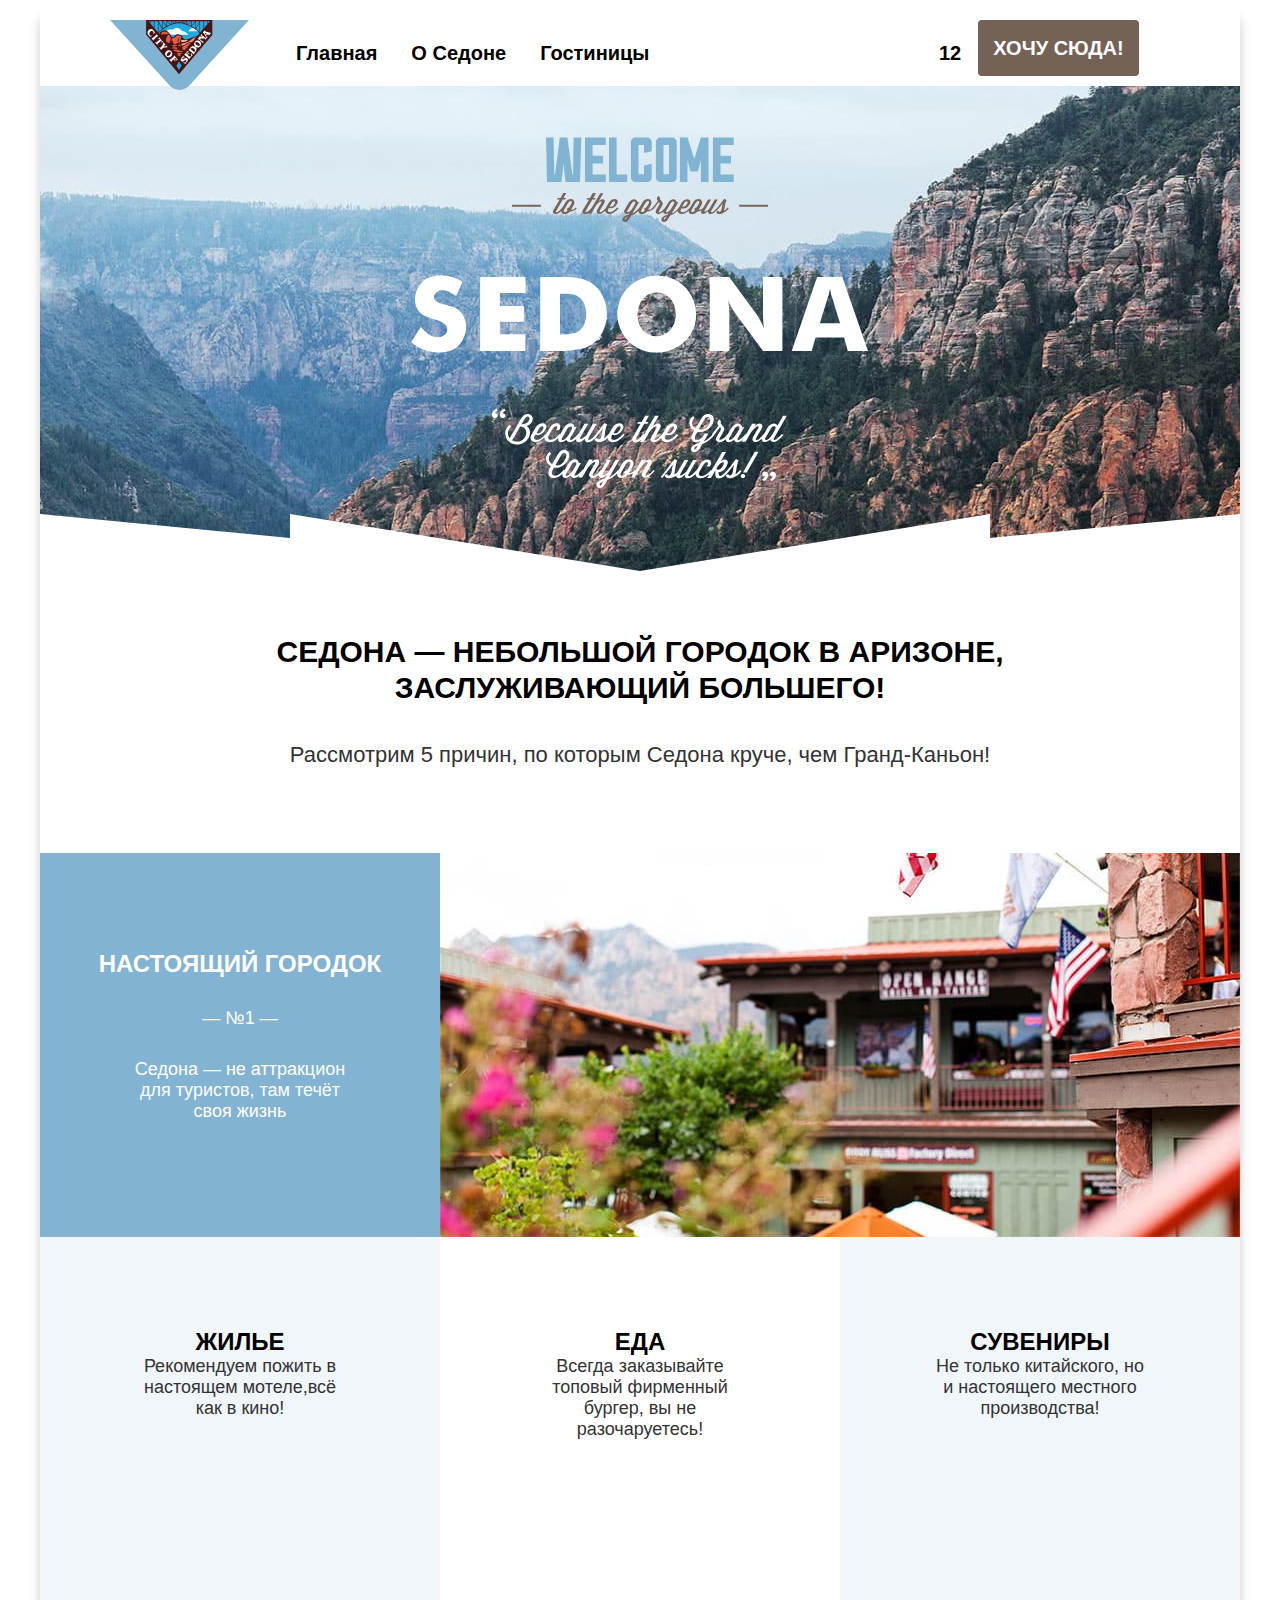
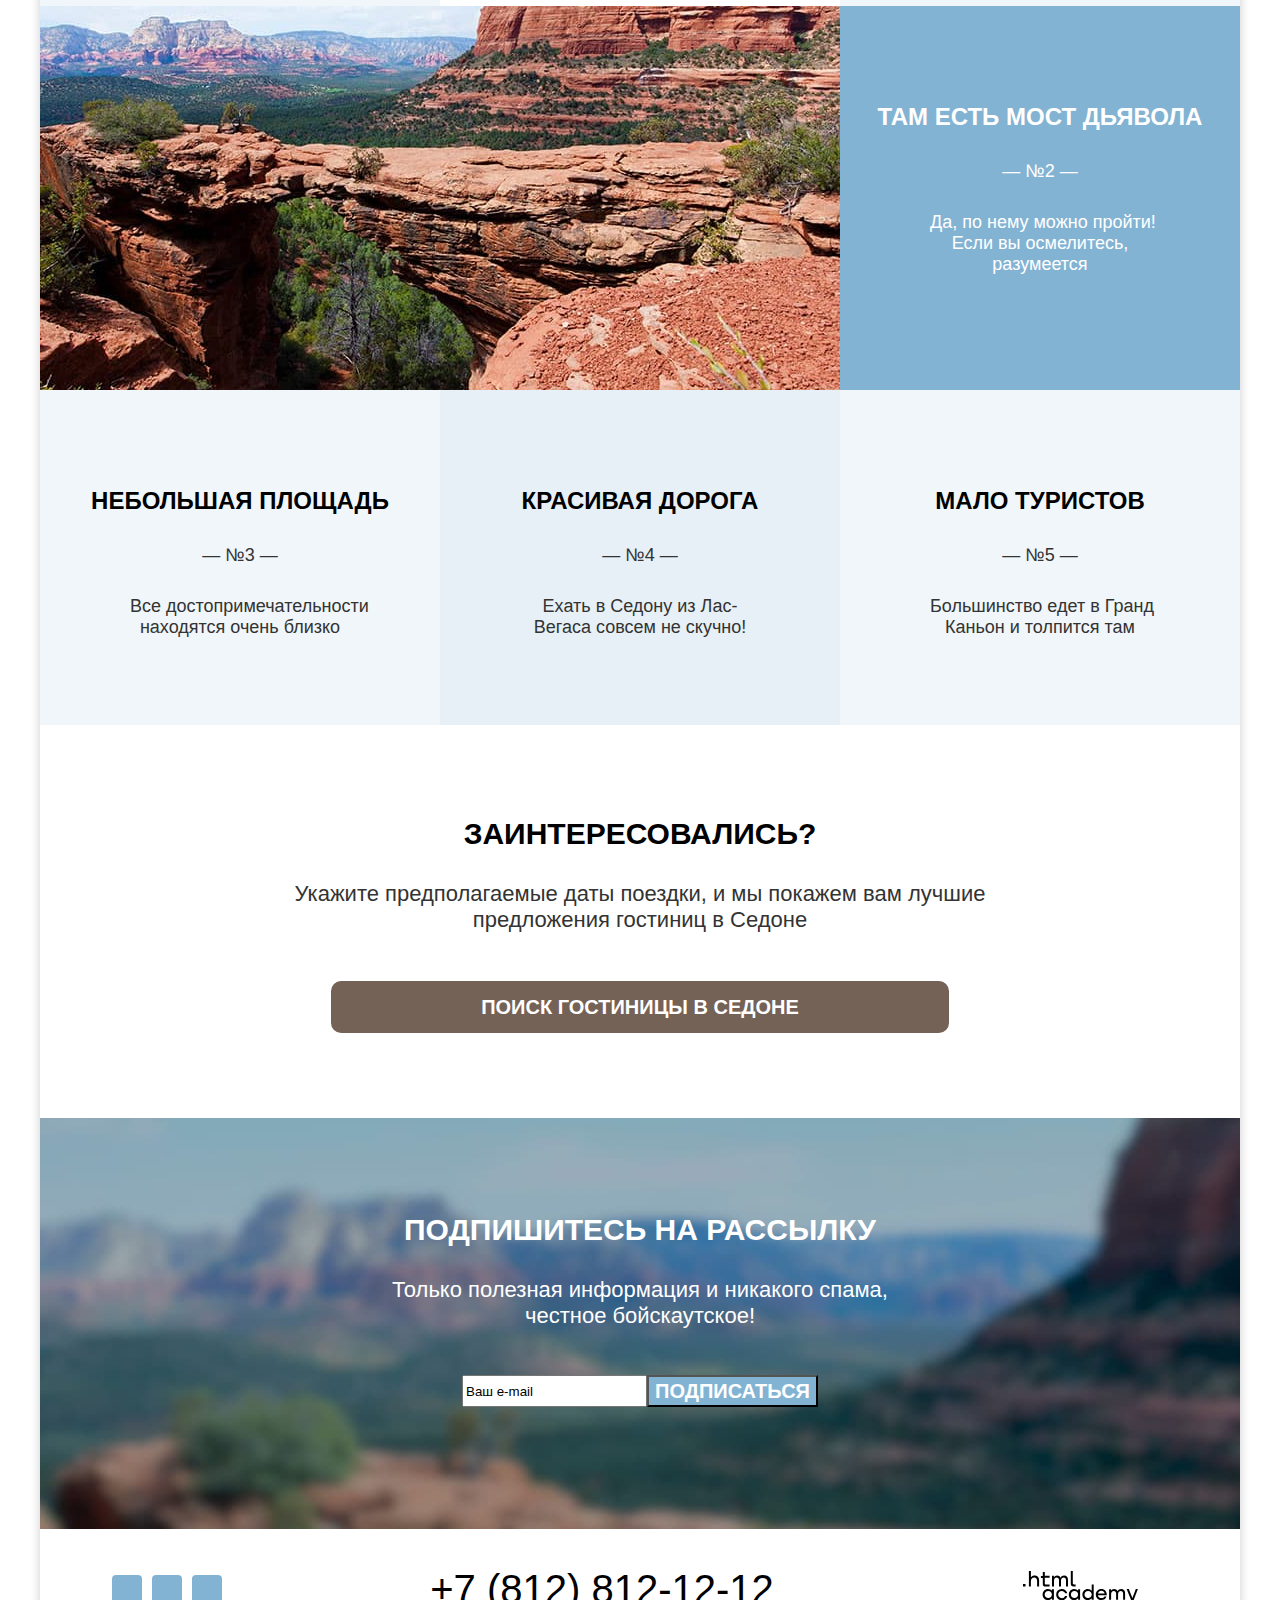
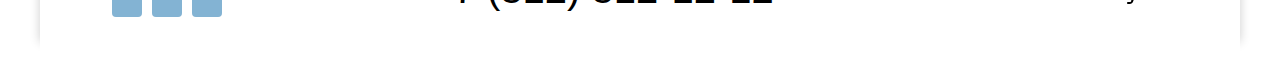
==== index.html @ 6c921ab3 "Merge pull request #6 from olesya-syrtina/master" ====
<!DOCTYPE html>
<html lang="ru">
  <head>
    <meta charset="utf-8">
    <title>Туристический город Седона</title>
    <link rel="stylesheet" href="styles/styles.css">
  </head>
  <body>
    <header class="main-header">
      <nav class="navigation">
        <a class="navigation-logo">
          <img class="main-header-logo" src="../images/header/logo.svg" width="139" height="70" alt="Логотип сайта города Седоны.">
        </a>
        <ul class="navigation-list">
          <li class="navigation-item">
            <a class="navigation-link active">Главная</a>
          </li>
          <li class="navigation-item">
            <a class="navigation-link" href="#">О Седоне</a>
          </li>
          <li class="navigation-item">
            <a class="navigation-link" href="catalog.html">Гостиницы</a>
          </li>
        </ul>
        <ul class="navigation-list navigation-user">
          <li class="navigation-item">
            <a class="navigation-link" href="#" >
              <span class="visually-hidden">
              Поиск
              </span>
            </a>
          </li>
          <li class="navigation-item">
            <a class="navigation-link" href="#">
              <span class="visually-hidden">
              Избранное
              </span>
              <span class="favorite-number">12</span>
            </a>
          </li>
          <li class="navigation-item">
            <a class="button navigation-link" href="#search">Хочу сюда!</a>
          </li>
        </ul>
      </nav>
    </header>
    <main class=" main-index main-container">
      <div class="page-container">
        <section class="promo">
          <h1 class="visually-hidden">Добро пожаловать в великолепный город Седона.</h1>
          <img class="welcome" src="../images/welcome.svg" width="458" height="352" alt="Добро пожаловать в великолепный город Седона.">
          <svg width="1200" height="57" fill="none" xmlns="http://www.w3.org/2000/svg"><path d="M0 57V0l250 24V0l350 57L950 0v24l250-24v57H0Z" fill="#fff"/></svg>
        </section>
        <section class="slogan">
          <b class="slogan-title">Седона — небольшой городок в Аризоне, заслуживающий&nbsp;большего!  </b>
          <p class="slogan-subtitle">Рассмотрим 5 причин, по которым Седона круче, чем Гранд-Каньон!</p>
        </section>
        <section class="advantages">
          <h2 class="visually-hidden">Преимущества</h2>
          <ul class="advantages-list">
            <li class="advantages-item-wrapper">
              <div class="advantages-item advantages-item-white">
                <h3 class="advantages-title">Настоящий городок</h3>
                <p class="advantages-number">&#8212; &#8470;1 &#8212;</p>
                <p class="advantages-description">
                Седона — не аттракцион для туристов, там течёт своя жизнь
                </p>
              </div>
              <img class="town" src="../images/advantages/town.jpg" width="800" height="384" alt="Улицы Седоны.">
              <ul class="advantages-subitems">
                <li class="advantages-subitem">
                  <b class="advantages-title house">Жилье</b>
                  <p class="advantages-description">
                  Рекомендуем пожить в настоящем мотеле,всё как в кино!
                  </p>
                </li>
                <li class="advantages-subitem">
                  <b class="advantages-title meal">Еда</b>
                  <p class="advantages-description">
                  Всегда заказывайте топовый фирменный бургер, вы не разочаруетесь!
                  </p>
                </li>
                <li class="advantages-subitem">
                  <b class="advantages-title souvenirs">Сувениры</b>
                  <p class="advantages-description">Не только китайского, но и настоящего местного производства!</p>
                </li>
              </ul>
            </li>
            <li class="advantages-item-wrapper">
              <img class="bridge" src="../images/advantages/bridge.jpg" width="800" height="384" alt="Мост дьявола.">
              <div class="advantages-item advantages-item-white">
                <h3 class="advantages-title">Там есть мост дьявола</h3>
                <p class="advantages-number">&#8212; &#8470;2 &#8212;</p>
                <p class="advantages-description">
                Да,&nbsp;по&nbsp;нему&nbsp;можно&nbsp;пройти! Если&nbsp;вы&nbsp;осмелитесь, pазумеется
                </p>
              </div>
            </li>
            <li class="advantages-item-wrapper">
              <div class="advantages-item">
                <h3 class="advantages-title">Небольшая площадь</h3>
                <p class="advantages-number">&#8212; &#8470;3 &#8212;</p>
                <p class="advantages-description">
                Все&nbsp;достопримечательности находятся очень близко
                </p>
              </div>
            </li>
            <li class="advantages-item-wrapper">
              <div class="advantages-item advantages-item-black">
                <h3 class="advantages-title">Красивая дорога</h3>
                <p class="advantages-number">&#8212; &#8470;4 &#8212;</p>
                <p class="advantages-description">
                Ехать в Седону из Лас-Вегаса совсем не скучно!
                </p>
              </div>
            </li>
            <li class="advantages-item-wrapper">
              <div class="advantages-item">
                <h3 class="advantages-title">Мало туристов</h3>
                <p class="advantages-number">&#8212; &#8470;5 &#8212;</p>
                <p class="advantages-description">
                Большинство&nbsp;едет&nbsp;в&nbsp;Гранд Каньон и толпится там
                </p>
              </div>
            </li>
          </ul>
        </section>
        <div class="index-column">
          <section class ="hotel-search">
            <h2 class ="visually-hidden">Поиск гостиницы.</h2>
            <b class="hotel-search-title" id="search">Заинтересовались?</b>
            <p class ="hotel-search-disciption">Укажите предполагаемые даты поездки,&nbsp;и мы покажем вам лучшие предложения гостиниц в Седоне</p>
            <a class="button hotel-search" href="catalog.html">Поиск гостиницы в Седоне</a>
          </section>
          <section class="subscribe">
            <h2 class="subscribe-title">Подпишитесь на рассылку</h2>
            <p class="subscribe-subtitle">Только полезная информация и никакого спама, <br> честное бойскаутское!</p>
            <form class="subscribe-form" action="https://echo.htmlacademy.ru" method="post">
              <label class ="visually-hidden" for="subscribe-email">Ваш e-mail</label>
              <input type="email" name="subscribe-email" id="subscribe-email" value="Ваш e-mail" placeholder="email@example.com" required>
              <button class="subscribe-form-button" type="submit">Подписаться</button>
            </form>
          </section>
        </div>
      </div>
    </main>
    <footer class="main-footer">
      <div class="main-footer-container">
        <section class="footer-social">
          <h2 class="visually-hidden">Социальные сети.</h2>
          <ul class="footer-social-list">
            <li class="footer-social-item">
              <a class="button" href="https://twitter.com/htmlacademy_ru">
                <span class="visually-hidden">Тwitter</span>
              </a>
            </li>
            <li class="footer-social-item">
              <a class="button" href="https://www.facebook.com/htmlacademy">
                <span class="visually-hidden">Facebook</span>
              </a>
            </li>
            <li class="footer-social-item">
              <a class="button" href="https://www.youtube.com/c/HTMLAcademyRUS">
                <span class="visually-hidden">Youtube</span>
              </a>
            </li>
          </ul>
        </section>
        <section class="footer-contacts">
          <h2 class="visually-hidden">Контакты</h2>
          <a class="footer-contacts-phone" href="tel:88128121212">+7 (812) 812-12-12</a>
        </section>
        <section class="footer-htmlacademy">
          <h2 class="visually-hidden">HTML Academy.</h2>
          <a class="footer-htmlacademy-link" href="https://htmlacademy.ru">
            <img src="../images/footer/logo-htmlacademy.svg" width="115" height="34" alt="Логотип сайта HTML Академии.">
          </a>
        </section>
      </div>
    </footer>
  </body>
</html>
---- styles/styles.css ----
@font-face {
  font-family: "PT Sans";
  font-style: normal;
  font-weight: 400;
  src: url("fonts/ptsans-400.woff2") format("woff2");
  font-display: swap;
}

@font-face {
  font-family: "PT Sans";
  font-style: normal;
  font-weight: 700;
  src: url("fonts/ptsans-700.woff2") format("woff2");
  font-display: swap;
}

html {
  height: 100%;
}

body {
  display: flex;
  flex-direction: column;
  width: 1200px;
  margin: 0 auto;
  min-height: 100%;
  font-family: "PT Sans", "Arial", sans-serif;
  font-size: 18px;
  line-height: 23px;
  color: #000000;
  background-color: #FFFFFF;
  box-shadow: -20px 0 10px -20px rgba(0, 0, 0, .2), 20px 0 10px -20px rgba(0, 0, 0, .2);
}

.visually-hidden {
  position: absolute;
  width: 1px;
  height: 1px;
  margin: -1px;
  padding: 0;
  border: 0;
  clip: rect(0 0 0 0);
  overflow: hidden;
}

.page-header {
  font-family: inherit;
  color: #000000;
  background: #ffffff;
}

.navigation {
  display: flex;
  padding: 20px 70px 0;
}

.navigation-logo {
  position: absolute;
  z-index: 1;
  width: 139px;
  height: 70px;
}

.navigation-list {
  display: flex;
  flex-wrap: wrap;
  width: 450px;
  list-style-type: none;
  margin: 0;
  padding-left: 169px;
}

.navigation-user {
  max-width: 300px;
  margin-left: auto;
}

.navigation-user .navigation-link {
  min-width: 18px;
  min-height: 17px;
}

.navigation-link {
  display: block;
  padding: 20px 17px;
  font-size: 20px;
  line-height: 26px;
  font-weight: 700;
  text-align: center;
  color: inherit;
  background-color: #ffffff;
  text-decoration: none;
}

.main-container {
  flex-grow: 1;
}

.main-index {
  color: #000000;
  background: #ffffff;
}

.main-inner {
 margin: 0;
 padding: 0;
}

.page-container {
  margin: 0 auto;
}

.promo {
  height: 485px;
  background-image: url("../images/index-background.jpg");
  background-size: 100% auto;
  background-repeat: no-repeat;
}

.welcome {
  display: block;
  margin: 0 auto;
  padding-top: 51px;
  padding-bottom: 25px;
}

.slogan-title {
  display: block;
  font-size: 30px;
  line-height: 36px;
  color: inherit;
  text-align: center;
  text-transform: uppercase;
  margin: 63px 0 31px;
}

.slogan-subtitle {
  font-size: 22px;
  line-height: 36px;
  margin: 0 auto;
  margin-bottom: 80px;
  font-weight: normal;
  text-align: center;
  color:#333333;
}

.advantages-list {
  display: flex;
  flex-direction: row;
  flex-wrap: wrap;
  margin: 0;
  padding: 0;
}

.advantages-item-wrapper {
  display: flex;
  flex-direction: row;
  flex-wrap: wrap;
  font-size: 18px;
  line-height: 21px;
  text-align: center;
  color:#333333;
}

.advantages-item {
  width: 400px;
  padding: 0px;
  background-color: rgba(131, 179, 211, 0.12);
}

.advantages-title {
  font-size: 24px;
  line-height: 28px;
  font-weight: 700;
  padding-top: 97px;
  padding-bottom: 30px;
  margin: 0;
  text-align: center;
  text-transform: uppercase;
  color:#000000;
}

.advantages-number {
  padding-bottom: 30px;
  margin: 0;
}

.advantages-description {
  margin: 0;
  padding: 0 90px 87px;
}

.advantages-item-white {
  color: #FFFFFF;
  background-color: #83B3D3;
}

.advantages-item-white .advantages-title {
  color:#FFFFFF;
}

.advantages-item-black {
  background-color: hsl(204 48% 67% / 0.2);
}

.advantages-subitems {
  display: flex;
  flex-direction: row;
  flex-wrap: wrap;
  list-style-type: none;
  width: 1200px;
  margin: 0;
  padding: 0;
}

.advantages-subitem:nth-child(odd) {
  background-color: rgba(131, 179, 211, 0.12);
}

.advantages-subitem:nth-child(even) {
  background-color:  #FFFFFF;
}

.advantages-subitem {
  width: 400px;
  padding-top: 91px;
  padding-bottom: 79px;
}

.index-column {
  display: block;
  padding: 0;
  margin: 0;
}

.hotel-search{
  text-align: center;
  color:#333333;
  margin: 91px auto 93px;
}

.hotel-search-title {
  font-size: 30px;
  line-height: 36px;
  font-weight: 700;
  text-transform: uppercase;
  color: inherit;
  padding: 0;
  margin: 0;
  color: #000000
}

.hotel-search-disciption {
  font-size: 22px;
  line-height: 26px;
  font-weight: 400;
  padding: 29px 240px 56px;
  margin: 0;
}

.button {
  font-size: 20px;
  line-height: 36px;
  font-weight: 700;
  text-align: center;
  color: #ffffff;
  background-color: #756257;
  text-transform: uppercase;
  text-decoration: none;
  margin: 0 auto;
  padding: 10px 15px;
  border-radius: 4px;
}

.subscribe-form-button{
  font-size: 20px;
  line-height: 26px;
  font-weight: 700;
  text-align: center;
  color: #ffffff;
  background-color: #83B3D3;
  text-transform: uppercase;
}

.catalog-filter-button-complex {
  display:flex;
  flex-direction: column;
  padding: 0;
  margin: 0;
  width: 160px;
  height: 48px;
  border-radius: 4px;
}

.button-apply {
  font-size: 16px;
  line-height: 21px;
  font-weight: 700;
  text-align: center;
  color: #ffffff;
  background-color: #83B3D3;
  text-transform: uppercase;
}

.button-reset {
  font-size: 18px;
  line-height: 23px;
  font-weight: 400;
  text-align: center;
}

.product-more-button {
  display: flex;
  justify-content: center;
  align-items: center;
  margin: 30px auto 0;
  height: 60px;
  width: 620px;
  font-size: 20px;
  line-height: 26px;
  font-weight: 700;
  text-align: center;
  text-transform: uppercase;
  text-decoration: none;
  color: #ffffff;
  background-color: #83B3D3;
  border-radius: 4px;
}

.card-button {
  display: flex;
  justify-content: center;
  font-size: 16px;
  line-height: 21px;
  border-radius: 4px;
  font-weight: 700;
  text-align: center;
  text-transform: uppercase;
  text-decoration: none;
  color: #ffffff;
  background-color: #756257;
  width: 140px;
}

.select {
  color: #ffffff;
  background-color: #83B3D3;
}

.hotel-search .button  {
  width: 575px;
  height: 60px;
  padding: 15px 150px;
  border-radius: 10px;
}

.subscribe {
  display: block;
  box-sizing: border-box;
  height: 411px;
  font-size: 22px;
  line-height: 26px;
  font-weight: 400;
  text-align: center;
  background-image: url("../images/subscribe-background.jpg");
  background-size: 100% auto;
  background-repeat: no-repeat;
  color: #FFFFFF;
  margin-top: 93px;
  padding: 94px 200px 93px;
}

.subscribe-title {
  font-size: 30px;
  line-height: 36px;
  font-weight: 700;
  text-align: center;
  text-transform: uppercase;
  color: inherit;
  margin: 0;
  padding-bottom: 29px;
}

.subscribe-subtitle {
  padding-bottom: 46px;
  margin: 0;
}

.subscribe-form {
  display: flex;
  justify-content: center;

}

.main-footer {
  font-family: inherit;
  color: #000000;
  background-color: #ffffff;
}

.main-footer-container {
  display: flex;
  padding: 0 72px;
  margin: 0;
}

.footer-social {
  max-width: 107px;
}

.footer-social a {
  background: #83B3D3;
}

.footer-social-list {
  display: flex;
  flex-wrap: wrap;
  list-style-type: none;
  padding: 49px 0 53px;
  margin: 0;
}

.footer-social-item {
  width: 20px;
  height: 15px;
  margin-right: 20px;
}

.footer-social-item:nth-child(3n) {
  margin-right: 0;
  background-color: #83B3D3;
}

.footer-contacts {
  width: 720px;
  margin: 0;
  padding: 40px 61px 53px 30px;
}

.footer-contacts-phone {
  display: block;
  font-size: 40px;
  line-height: 40px;
  font-weight: 400;
  text-align: center;
  color: #000000;
  text-transform: uppercase;
  text-decoration: none;
  padding: 0;
  margin: 0;
}

.footer-htmlacademy {
  width: 115px;
  margin: 0;
  padding: 42px 0 44px 0;
}

.inner-header {
  background-image: url("../images/catalog-background.jpg");
  height: 100%;
  background-size: 100% auto;
  background-repeat: no-repeat;
  color: #ffffff;
  padding: 35px 71px 0;
  margin: 0;
}

.inner-header-title {
  font-size: 60px;
  line-height: 78px;
  font-weight: 700;
  color: inherit;
  margin: 0;
  padding-bottom: 5px;
}

.breadcrumbs {
  display: flex;
  flex-wrap: wrap;
  list-style-type: none;
  margin: 0;
  padding: 0;
}

.breadcrumbs-link {
  font-size: 16px;
  line-height: 21px;
  font-weight: 400;
  color: inherit;
  text-decoration: none;
  margin-right: 11px;
}

.catalog-products {
  font-weight: 400;
  margin: 0;
  padding-top: 45px;
  padding-bottom: 55px;
}

.catalog-filter {
  display: flex;
}

.catalog-filter-group {
  margin-right: 67px;
  padding: 0;
}

.catalog-filter-list {
  list-style-type: none;
  margin: 0;
  padding: 0;
}

.catalog-filter-title {
  font-size: 20px;
  line-height: 26px;
  font-weight: 700;
  color: inherit;
  margin: 0;
  padding-bottom: 30px;
}

.catalog-filter-item {
  padding-bottom: 13px;
  margin: 0 ;
}

.sorting-container {
  display: flex;
  align-items: center;
  padding: 0;
  margin: 44px 72px 53px 71px;
  color: #000000;
  background-color: #ffffff;
}

.sorting-title {
  font-size: 30px;
  line-height: 39px;
  font-weight: 700;
  color: inherit;
  text-transform: uppercase;
  margin: 0;
  padding: 0;
  padding-right: 192px;
}

.sorting-control {
  display: flex;
  font-size: 18px;
  line-height: 23px;
  margin-right: 81px;
  padding: 0;
  border: 2px solid #E6E6E6;
}

.sorting-container .button {
  width: 48px;
  height: 48px;
  background-color:#ffffff;
  border: 2px solid #000000;
  margin: 0;
  margin-left: 8px;
  padding: 0;
}

.sorting-container .button-light {
  border: 2px solid #E6E6E6;
}

.product-result {
  width: auto;
  margin: 0 72px 11px;
  padding: 0;
}

.product-list {
  display: grid;
  grid-template-columns: repeat(3, 340px);
  gap: 10px 18px;
  list-style-type: none;
  padding: 0;
  margin-bottom: 34px;
}

.product-card {
  display: grid;
  grid-template-columns: 20px 300px 20px;
  grid-template-rows: 206px min-content min-content;
  font-size: 18px;
  line-height: 23px;
  font-weight: 400;
  color: #333333;
  row-gap: 16px;
  margin-top: 20px;
  margin-bottom: 20px;
}

.product-card-image-link {
  grid-column: 2/3 ;
}

.product-card-image {
  width: 300px;
  object-fit:contain;
  background-color:#F2F2F2;
}

.product-card-title-link {
  grid-column: 2/3 ;
  text-decoration: none;
}

.product-card-title {
  font-size: 24px;
  line-height: 31px;
  font-weight: 700;
  color: #000000;
  margin: 0;
}

.card-description {
  grid-column: 2/3;
  display: grid;
  grid-template-columns: 150px 150px;
  row-gap: 16px;
  margin: 0;
}

.product-card-subtitle {
  margin: 0;
}

.product-card-price {
  margin: 0;
}

.rating {
  grid-column: 1/-1;
  justify-self: end;
  font-size: 16px;
  line-height: 21px;
  color: #000000;
  text-decoration: none;
  text-transform: uppercase;
  border-radius: 4px;
  background-color: #F2F2F2;
  margin: 0;
  width: 160px;
}

.pagination {
  display: flex;
  justify-content: space-between;
  margin: 60px 72px 73px;
  padding: 0;
}

.pagination-list {
  display: flex;
  margin: 0;
  padding: 0;
  list-style-type: none;
}

.pagination-item:not(:last-child) {
  margin-right: 8px;
}

.pagination-link {
  display: block;
  box-sizing: border-box;
  width: 55px;
  height: 55px;
  padding: 14px 20px;
  font-size: 20px;
  line-height: 26px;
  font-weight: 700;
  text-decoration: none;
  border-radius: 4px;
  color: #ffffff;
  background-color: #83B3D3;
}

.pagination-current {
  color: #000000;
  background-color: #F2F2F2;
}

.product-quantity {
  display: flex;
  align-items: center;
  margin: 0;
  padding: 0;
  font-size: 18px;
  line-height: 23px;
}

.product-quantity-control {
  margin-left: 51px;
  padding: 13px 17px 12px;
  border: 2px solid #E6E6E6;
  box-sizing: border-box;
  border-radius: 4px;
  width: 160px;
}

.inner-subscribe {
  font-size: 22px;
  line-height: 26px;
  font-weight: 400;
  text-align: center;
  color: #000000;
  background-color: #ffffff;
  margin: 0 auto 140px;
  padding: 0;
}

.inner-subscribe-title {
  font-size: 30px;
  line-height: 36px;
  font-weight: 700;
  text-align: center;
  text-transform: uppercase;
  color: inherit;
  margin: 0;
  padding-bottom: 46px;
}
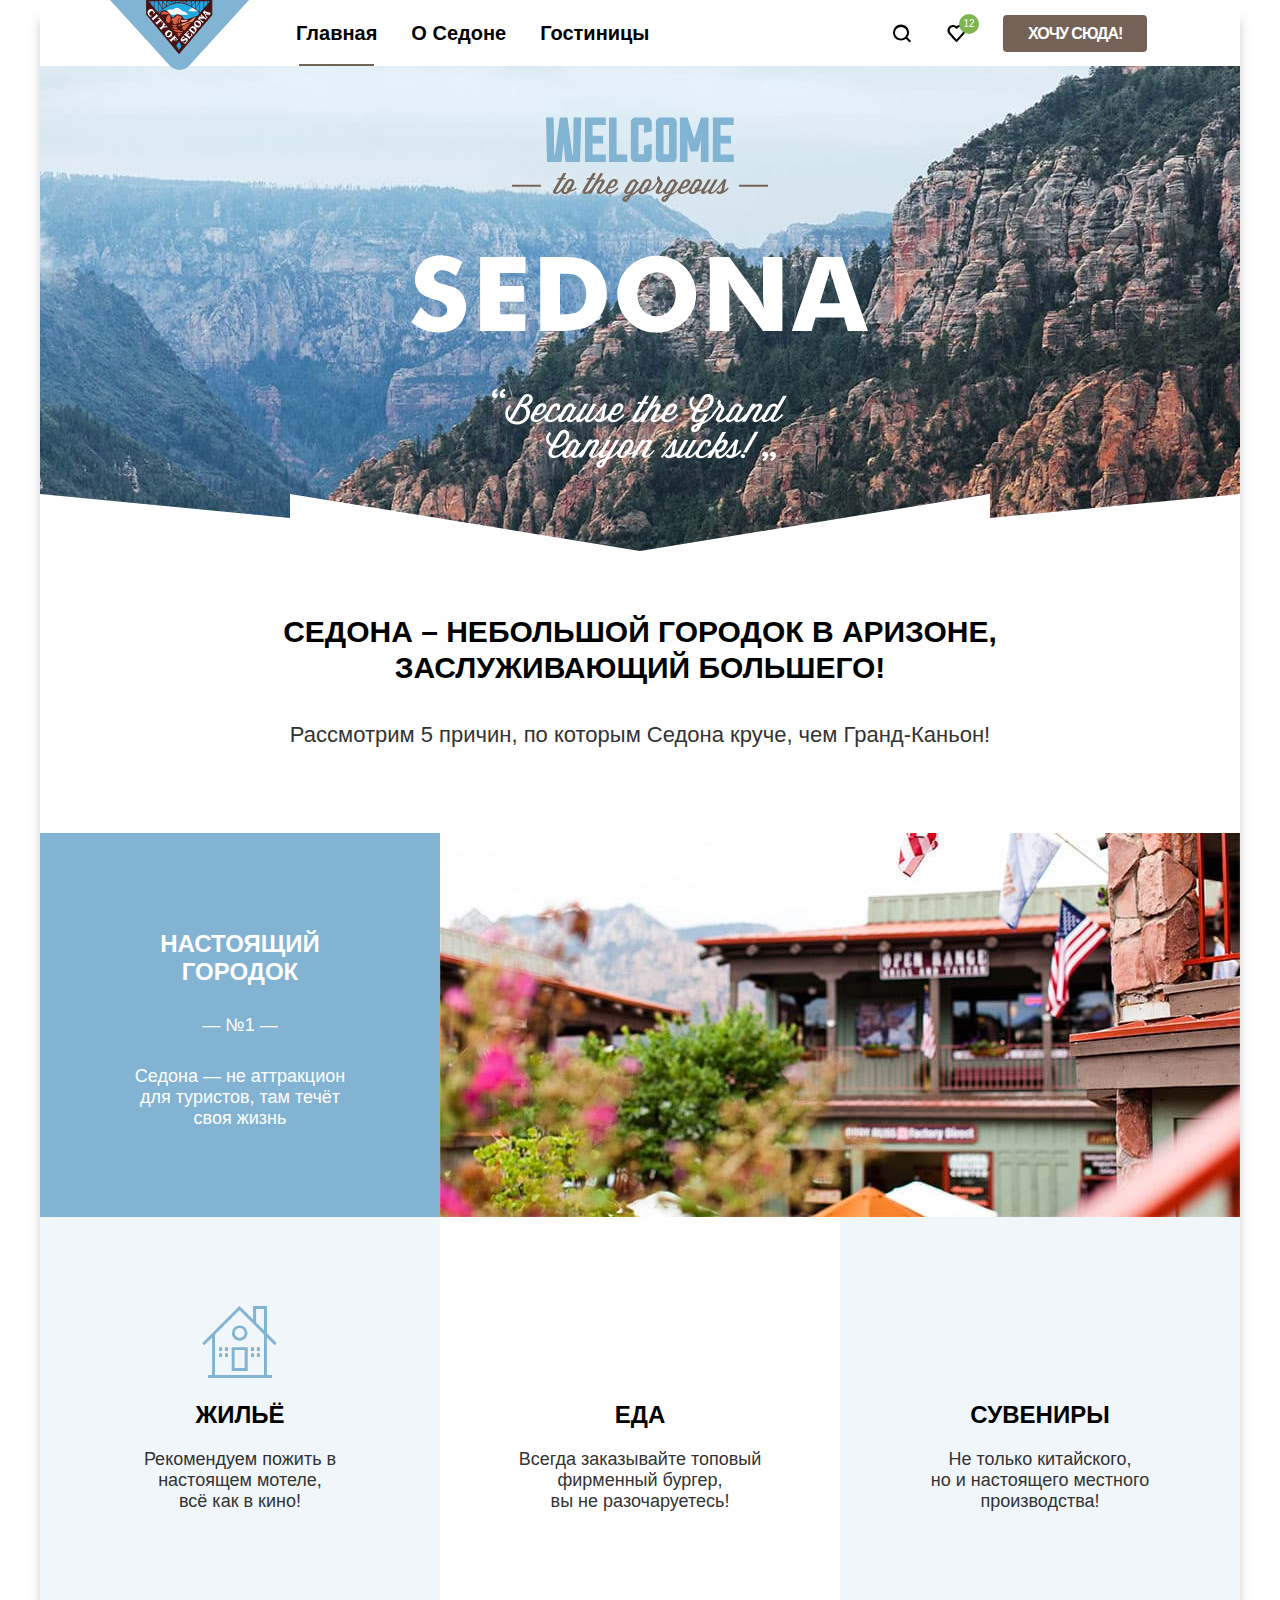
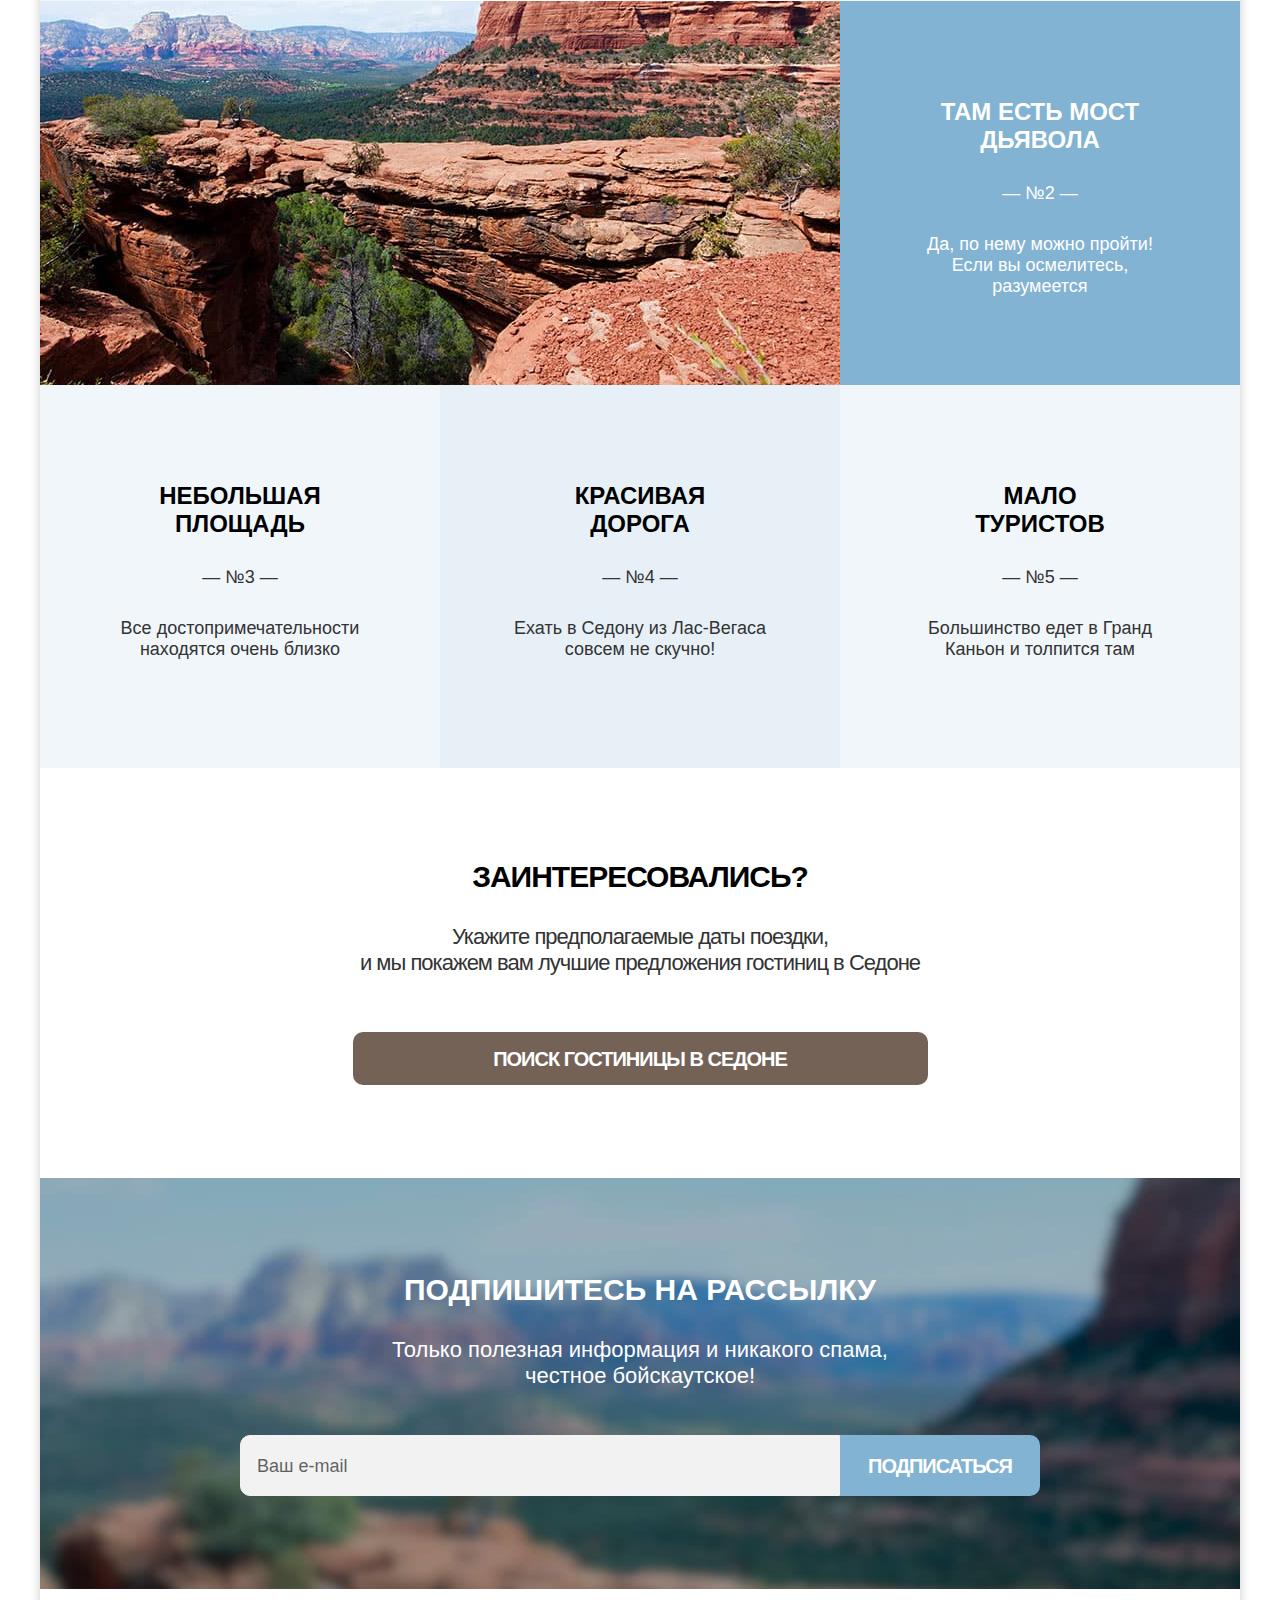
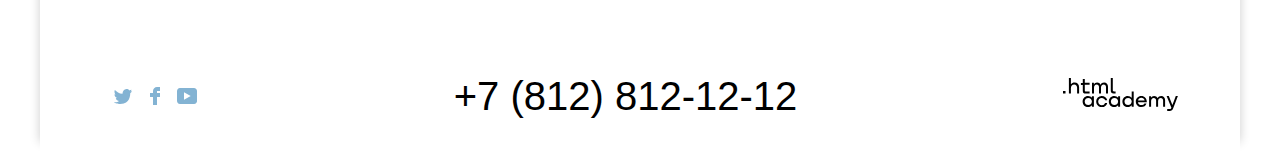
==== commit 116e268b: "ДЗ№7:Исправляет декоративные элементы главной страницы." ====
--- a/index.html
+++ b/index.html
@@ -9,11 +9,11 @@
     <header class="main-header">
       <nav class="navigation">
         <a class="navigation-logo">
-          <img class="main-header-logo" src="../images/header/logo.svg" width="139" height="70" alt="Логотип сайта города Седоны.">
+          <img class="main-header-logo" src="./images/header/logo.svg" width="139" height="70" alt="Логотип сайта города Седоны.">
         </a>
         <ul class="navigation-list">
           <li class="navigation-item">
-            <a class="navigation-link active">Главная</a>
+            <a class="navigation-link navigation-link-current">Главная</a>
           </li>
           <li class="navigation-item">
             <a class="navigation-link" href="#">О Седоне</a>
@@ -25,6 +25,7 @@
         <ul class="navigation-list navigation-user">
           <li class="navigation-item">
             <a class="navigation-link" href="#" >
+              <svg class="navigation-icon" aria-hidden="true" focusable="false" width="20" height="19" viewBox="0 0 20 19" fill="currentColor" xmlns="http://www.w3.org/2000/svg"><path d="m19.03 17.05-3.71-3.7c1-1.3 1.7-3 1.7-4.9 0-4.4-3.61-8-8.02-8a8.12 8.12 0 0 0-8.03 8.1c0 4.4 3.61 8 8.03 8 1.8 0 3.5-.6 4.91-1.7l3.71 3.7 1.4-1.5ZM9 14.55c-3.31 0-6.02-2.7-6.02-6a6.03 6.03 0 0 1 12.03 0c0 3.3-2.7 6-6.01 6Z"/></svg>
               <span class="visually-hidden">
               Поиск
               </span>
@@ -32,10 +33,11 @@
           </li>
           <li class="navigation-item">
             <a class="navigation-link" href="#">
+              <svg class="navigation-icon" aria-hidden="true" focusable="false" width="19" height="17" viewBox="0 0 19 17" fill="currentColor" xmlns="http://www.w3.org/2000/svg"><path d="M9.44 17c-.3 0-.6-.1-.8-.4-5.41-6.1-6.72-7.5-7.02-7.9A5.4 5.4 0 0 1 6.03 0c1.3 0 2.51.5 3.51 1.3a5.47 5.47 0 0 1 9.03 4.1c0 1.3-.5 2.5-1.3 3.4l-7.02 7.9c-.2.2-.4.3-.8.3ZM3.43 7.5c.3.4 3.5 4 6.11 6.9l6.22-7c.5-.5.7-1.2.7-2 0-1.8-1.5-3.3-3.3-3.3-1 0-2.01.5-2.71 1.3-.3.3-.6.4-.9.4-.3 0-.6-.2-.8-.4a3.7 3.7 0 0 0-2.72-1.3c-1.8 0-3.3 1.5-3.3 3.3-.1.9.3 1.6.7 2.1-.1 0-.1 0 0 0Z"/></svg>
               <span class="visually-hidden">
               Избранное
               </span>
-              <span class="favorite-number">12</span>
+              <span class="favorite-number"></span>
             </a>
           </li>
           <li class="navigation-item">
@@ -48,11 +50,11 @@
       <div class="page-container">
         <section class="promo">
           <h1 class="visually-hidden">Добро пожаловать в великолепный город Седона.</h1>
-          <img class="welcome" src="../images/welcome.svg" width="458" height="352" alt="Добро пожаловать в великолепный город Седона.">
+          <img class="welcome" src="./images/welcome.svg" width="458" height="352" alt="Добро пожаловать в великолепный город Седона.">
           <svg width="1200" height="57" fill="none" xmlns="http://www.w3.org/2000/svg"><path d="M0 57V0l250 24V0l350 57L950 0v24l250-24v57H0Z" fill="#fff"/></svg>
         </section>
         <section class="slogan">
-          <b class="slogan-title">Седона — небольшой городок в Аризоне, заслуживающий&nbsp;большего!  </b>
+          <b class="slogan-title">Седона &ndash; небольшой городок в Аризоне, заслуживающий&nbsp;большего!  </b>
           <p class="slogan-subtitle">Рассмотрим 5 причин, по которым Седона круче, чем Гранд-Каньон!</p>
         </section>
         <section class="advantages">
@@ -63,31 +65,31 @@
                 <h3 class="advantages-title">Настоящий городок</h3>
                 <p class="advantages-number">&#8212; &#8470;1 &#8212;</p>
                 <p class="advantages-description">
-                Седона — не аттракцион для туристов, там течёт своя жизнь
+                Седона — не аттракцион для&nbsp;туристов, там течёт своя&nbsp;жизнь
                 </p>
               </div>
-              <img class="town" src="../images/advantages/town.jpg" width="800" height="384" alt="Улицы Седоны.">
+              <img class="town" src="./images/advantages/town.jpg" width="800" height="384" alt="Улицы Седоны.">
               <ul class="advantages-subitems">
                 <li class="advantages-subitem">
-                  <b class="advantages-title house">Жилье</b>
+                  <b class="advantages-title house">Жильё</b>
                   <p class="advantages-description">
-                  Рекомендуем пожить в настоящем мотеле,всё как в кино!
+                  Рекомендуем пожить в настоящем мотеле, всё&nbsp;как&nbsp;в&nbsp;кино!
                   </p>
                 </li>
                 <li class="advantages-subitem">
                   <b class="advantages-title meal">Еда</b>
                   <p class="advantages-description">
-                  Всегда заказывайте топовый фирменный бургер, вы не разочаруетесь!
+                  Всегда заказывайте топовый фирменный бургер, вы&nbsp;не&nbsp;разочаруетесь!
                   </p>
                 </li>
                 <li class="advantages-subitem">
                   <b class="advantages-title souvenirs">Сувениры</b>
-                  <p class="advantages-description">Не только китайского, но и настоящего местного производства!</p>
+                  <p class="advantages-description">Не только китайского, но&nbsp;и&nbsp;настоящего местного производства!</p>
                 </li>
               </ul>
             </li>
             <li class="advantages-item-wrapper">
-              <img class="bridge" src="../images/advantages/bridge.jpg" width="800" height="384" alt="Мост дьявола.">
+              <img class="bridge" src="./images/advantages/bridge.jpg" width="800" height="384" alt="Мост дьявола.">
               <div class="advantages-item advantages-item-white">
                 <h3 class="advantages-title">Там есть мост дьявола</h3>
                 <p class="advantages-number">&#8212; &#8470;2 &#8212;</p>
@@ -129,7 +131,7 @@
           <section class ="hotel-search">
             <h2 class ="visually-hidden">Поиск гостиницы.</h2>
             <b class="hotel-search-title" id="search">Заинтересовались?</b>
-            <p class ="hotel-search-disciption">Укажите предполагаемые даты поездки,&nbsp;и мы покажем вам лучшие предложения гостиниц в Седоне</p>
+            <p class ="hotel-search-disciption">Укажите предполагаемые даты поездки, и&nbsp;мы&nbsp;покажем&nbsp;вам&nbsp;лучшие предложения гостиниц в Седоне</p>
             <a class="button hotel-search" href="catalog.html">Поиск гостиницы в Седоне</a>
           </section>
           <section class="subscribe">
@@ -137,8 +139,8 @@
             <p class="subscribe-subtitle">Только полезная информация и никакого спама, <br> честное бойскаутское!</p>
             <form class="subscribe-form" action="https://echo.htmlacademy.ru" method="post">
               <label class ="visually-hidden" for="subscribe-email">Ваш e-mail</label>
-              <input type="email" name="subscribe-email" id="subscribe-email" value="Ваш e-mail" placeholder="email@example.com" required>
-              <button class="subscribe-form-button" type="submit">Подписаться</button>
+              <input class="subscribe-email" type="email" name="subscribe-email" id="subscribe-email" value="" placeholder="Ваш e-mail">
+              <button class="button subscribe-form-button" type="submit">Подписаться</button>
             </form>
           </section>
         </div>
@@ -150,17 +152,20 @@
           <h2 class="visually-hidden">Социальные сети.</h2>
           <ul class="footer-social-list">
             <li class="footer-social-item">
-              <a class="button" href="https://twitter.com/htmlacademy_ru">
+              <a class="footer-social-link" href="https://twitter.com/htmlacademy_ru">
+                <svg class="social-icon" width="18" height="15" viewBox="0 0 18 15" fill="none" xmlns="http://www.w3.org/2000/svg"><g clip-path="url(#a)"><path d="M11.6.2c1.8-.5 3.2.3 3.8 1.2.7-.2 1.4-.5 2.1-.7 0 .9-.6 1.5-.9 1.8.7.1 1.4-.6 1.4-.6-.2 1-1.1 1.8-1.7 2C16.1 10.7 13 15.1 5.7 15h-.5c-.4 0-4.4-.5-5.2-1.9 2.4.2 4.1-.4 5-1.2-1-.3-2.9-.4-3.2-2.9.4.1.6.2 1.3.1C1.8 8.3.4 7.5.5 5.3c.3.3 1.1.5 1.4.5C1.1 5.6-.2 2.5.9.9c1.9 1.9 4 3.6 7.6 3.8C8.7 2.3 9.7.8 11.6.2Z"/></g><defs><clipPath id="a"><path fill="#fff" d="M0 0h18v15H0z"/></clipPath></defs></svg>
                 <span class="visually-hidden">Тwitter</span>
               </a>
             </li>
             <li class="footer-social-item">
-              <a class="button" href="https://www.facebook.com/htmlacademy">
+              <a class="footer-social-link" href="https://www.facebook.com/htmlacademy">
+                <svg class="social-icon" width="10" height="18" viewBox="0 0 10 18" fill="none" xmlns="http://www.w3.org/2000/svg"><path d="M7 0C4.8 0 3 1.8 3 4v2H0v4h3v8h4v-8h3V6H7V4h3V0H7Z"/></svg>
                 <span class="visually-hidden">Facebook</span>
               </a>
             </li>
             <li class="footer-social-item">
-              <a class="button" href="https://www.youtube.com/c/HTMLAcademyRUS">
+              <a class="footer-social-link" href="https://www.youtube.com/c/HTMLAcademyRUS">
+                <svg class="social-icon" width="20" height="16" viewBox="0 0 20 16" fill="none" xmlns="http://www.w3.org/2000/svg"><path d="M17 0H2.9C1.2 0 0 1.5 0 3.2v9.5C0 14.5 1.2 16 2.9 16h14.3c1.5 0 2.9-1.5 2.9-3.2V3.2C19.9 1.5 18.7 0 17 0ZM7 11.8V4.2L13.7 8 7 11.8Z"/></svg>
                 <span class="visually-hidden">Youtube</span>
               </a>
             </li>
@@ -173,7 +178,7 @@
         <section class="footer-htmlacademy">
           <h2 class="visually-hidden">HTML Academy.</h2>
           <a class="footer-htmlacademy-link" href="https://htmlacademy.ru">
-            <img src="../images/footer/logo-htmlacademy.svg" width="115" height="34" alt="Логотип сайта HTML Академии.">
+            <svg class="htmlacademy-icon" width="115" height="34" viewBox="0 0 115 34" fill="none" xmlns="http://www.w3.org/2000/svg"><path d="M0 12.9v2.6h2.5v-2.6H0ZM11.6 4.5c-1.6 0-2.8.7-3.6 1.7h-.1V0h-2v15.5h2v-5.3c0-2.1 1.3-3.6 3.3-3.6 1.8 0 2.9 1.4 2.9 3.2v5.7h2V9.4c.1-3-1.8-4.9-4.5-4.9ZM26.6 4.8h-4.8V1.1h-2v3.8h-1.9v2h1.9v6c0 1.7 1 2.7 2.7 2.7h4.1v-2h-3.7c-.7 0-1.1-.4-1.1-1.1V6.8h4.8v-2ZM41.1 4.6c-1.6 0-2.9.8-3.5 2.1h-.1c-.6-1.2-1.8-2.1-3.4-2.1-1.4 0-2.5.8-3.1 1.8h-.1V4.8H29v10.6h2V10c0-2 1-3.5 2.6-3.5 1.5 0 2.4 1 2.4 2.6v6.3h2V9.8c0-2.4 1.4-3.3 2.6-3.3 1.5 0 2.4 1 2.4 2.6v6.3h2V8.9c.1-2.5-1.4-4.3-3.9-4.3ZM47.8 12.7c0 1.7 1 2.7 2.8 2.7h2v-2h-1.7c-.7 0-1.1-.4-1.1-1.1V0h-2v12.7ZM28.9 19.7c-.9-1.1-2.2-1.8-3.9-1.8-3.1 0-5.4 2.3-5.4 5.6s2.3 5.6 5.4 5.6c1.8 0 3-.8 3.8-1.9h.1v1.6h2V18.2h-2v1.5Zm-3.6 7.4c-2.2 0-3.6-1.6-3.6-3.6s1.4-3.6 3.6-3.6 3.6 1.6 3.6 3.6c0 1.9-1.4 3.6-3.6 3.6ZM44.2 22c-.5-2.4-2.6-4.1-5.4-4.1a5.4 5.4 0 0 0-5.6 5.6c0 3.1 2.2 5.6 5.6 5.6 2.8 0 4.9-1.8 5.4-4.2h-2.1a3.4 3.4 0 0 1-3.3 2.3c-2.2 0-3.6-1.6-3.6-3.6s1.4-3.6 3.6-3.6c1.6 0 2.8 1 3.3 2.2h2.1V22ZM55.1 19.7c-.9-1.1-2.2-1.8-3.9-1.8-3.1 0-5.4 2.3-5.4 5.6s2.3 5.6 5.4 5.6c1.8 0 3-.8 3.8-1.9h.1v1.6h2V18.2h-2v1.5Zm-3.6 7.4c-2.2 0-3.6-1.6-3.6-3.6s1.4-3.6 3.6-3.6 3.6 1.6 3.6 3.6c0 1.9-1.5 3.6-3.6 3.6ZM68.7 19.8c-.9-1.1-2.2-1.9-3.9-1.9-3.1 0-5.4 2.3-5.4 5.6s2.2 5.6 5.4 5.6c1.7 0 3-.8 3.8-1.8h.1v1.5h2V13.4h-2v6.4Zm-3.6 7.3c-2.2 0-3.6-1.6-3.6-3.6s1.4-3.6 3.6-3.6 3.6 1.6 3.6 3.6c-.1 2-1.5 3.6-3.6 3.6ZM78.3 17.9c-3.3 0-5.5 2.5-5.5 5.6 0 3 2.1 5.6 5.5 5.6 2.5 0 4.5-1.3 5.2-3.6h-2.1c-.5 1-1.6 1.6-3 1.6-1.9 0-3.3-1.3-3.4-2.9h8.8c.2-3.6-2-6.3-5.5-6.3Zm0 1.9c1.7 0 3 1 3.3 2.6h-6.5c.3-1.5 1.5-2.6 3.2-2.6ZM98.2 17.9c-1.6 0-2.9.8-3.6 2h-.1c-.6-1.2-1.8-2-3.4-2-1.4 0-2.5.7-3.1 1.8v-1.5h-1.9v10.6h2v-5.4c0-2 1-3.4 2.6-3.5 1.5 0 2.4 1 2.4 2.6v6.3h2v-5.6c0-2.4 1.4-3.3 2.6-3.3 1.5 0 2.4 1 2.4 2.6v6.3h2v-6.5c.1-2.6-1.4-4.4-3.9-4.4ZM109.4 27l-3.6-8.9h-2.2l4.8 11.6c-.3.9-.7 1.2-1.7 1.2h-2.5v2h2.5c1.8 0 2.8-.8 3.5-2.6l4.7-12.2h-2.1l-3.4 8.9Z"/></svg>
           </a>
         </section>
       </div>
--- a/styles/styles.css
+++ b/styles/styles.css
@@ -51,10 +51,13 @@
 
 .navigation {
   display: flex;
-  padding: 20px 70px 0;
+  width: 1060px;
+  padding: 0;
+  margin: 0 auto;
 }
 
 .navigation-logo {
+  display: inline-block;
   position: absolute;
   z-index: 1;
   width: 139px;
@@ -63,25 +66,28 @@
 
 .navigation-list {
   display: flex;
+  align-items: center;
   flex-wrap: wrap;
   width: 450px;
   list-style-type: none;
-  margin: 0;
   padding-left: 169px;
+  margin:0;
 }
 
 .navigation-user {
-  max-width: 300px;
+  max-width: 295px;
   margin-left: auto;
+  padding: 0;
 }
 
 .navigation-user .navigation-link {
-  min-width: 18px;
-  min-height: 17px;
+  min-width: 20px;
+  min-height: 20px;
 }
 
 .navigation-link {
   display: block;
+  position: relative;
   padding: 20px 17px;
   font-size: 20px;
   line-height: 26px;
@@ -90,6 +96,83 @@
   color: inherit;
   background-color: #ffffff;
   text-decoration: none;
+}
+
+.navigation-link:hover {
+color: #756257;
+}
+
+.navigation-link:focus {
+  text-decoration: underline #83B3D3;
+  outline: none;
+}
+
+.navigation-link:active {
+  color: rgba(117, 98, 87, 0.3);
+}
+
+.navigation-link-current::before {
+  position: absolute;
+  right: 20px;
+  bottom: 0;
+  left: 20px;
+  height: 2px;
+  background-color: #756257 ;
+  content: "";
+}
+
+.navigation-link .active::before {
+  position: absolute;
+  right: 20px;
+  bottom: 0;
+  left: 20px;
+  height: 2px;
+  background-color: #756257 ;
+  content: "";
+}
+
+.navigation-icon {
+  position: absolute;
+  top: 0;
+  right: 0;
+  bottom: 0;
+  left: 0;
+  margin: auto;
+  fill: #000000;
+}
+
+.favorite-number::after {
+  position: absolute;
+  content: "12";
+  display: block;
+  box-sizing:content-box;
+  top: 11px;
+  right: 4px;
+  font-size: 10px;
+  line-height: 2;
+  font-weight: 400;
+  color:  #FFFFFF;
+  width: 20px;
+  height: 20px;
+  border-radius: 50%;
+  background-color: #7DB54F;
+}
+
+.navigation-link:focus .navigation-icon {
+  fill: #FFFFFF;
+}
+
+.navigation-link:focus .favorite-number {
+  background-color: #FFFFFF;
+}
+
+.navigation-link:active .navigation-icon {
+  color:  #756257;
+}
+
+.navigation-link:active .favorite-number {
+  background-color: #7DB550;
+  color: #FFFFFF;
 }
 
 .main-container {
@@ -172,9 +255,8 @@
   font-size: 24px;
   line-height: 28px;
   font-weight: 700;
-  padding-top: 97px;
-  padding-bottom: 30px;
-  margin: 0;
+  padding: 97px 100px 29px;
+  margin: 0 auto;
   text-align: center;
   text-transform: uppercase;
   color:#000000;
@@ -182,12 +264,12 @@
 
 .advantages-number {
   padding-bottom: 30px;
-  margin: 0;
+  margin: 0 auto;
 }
 
 .advantages-description {
   margin: 0;
-  padding: 0 90px 87px;
+  padding: 0 70px 108px;
 }
 
 .advantages-item-white {
@@ -198,6 +280,11 @@
 .advantages-item-white .advantages-title {
   color:#FFFFFF;
 }
+
+.advantages-item-white .advantages-description {
+  padding: 0 70px 87px;
+}
+
 
 .advantages-item-black {
   background-color: hsl(204 48% 67% / 0.2);
@@ -222,9 +309,59 @@
 }
 
 .advantages-subitem {
+  display: flex;
+  flex-direction: column;
+  justify-content: center;
+  align-items: center;
+  position: relative;
   width: 400px;
-  padding-top: 91px;
+  padding-top: 184px;
   padding-bottom: 79px;
+  margin: 0;
+}
+
+.advantages-subitem .advantages-title {
+  padding: 0;
+  margin-bottom: 20px;
+}
+
+.advantages-subitem .advantages-description {
+ margin:0;
+ padding: 0 75px 10px;
+}
+
+.advantages-subitem .advantages-title::before {
+  content: "";
+  position: absolute;
+  margin: 0 auto;
+  padding: 0;
+  background-repeat: no-repeat;
+}
+
+.house::before {
+  top: 89px;
+  left: 162px;
+  width: 74px;
+  height: 72px;
+  background-image: url("../images/advantages/house.svg");
+  background-repeat: no-repeat;
+}
+
+.meal::before {
+  top: 91px;
+  left: 160px;
+  width: 74px;
+  height: 70px;
+  background-image: url("../images/advantages/meal.svg");
+}
+
+.souvenirs::before {
+  top: 85px;
+  left: 170px;
+  width: 64px;
+  height: 76px;
+  background-image: url("../images/advantages/souvenirs.svg");
+  background-repeat: no-repeat;
 }
 
 .index-column {
@@ -243,6 +380,7 @@
   font-size: 30px;
   line-height: 36px;
   font-weight: 700;
+  letter-spacing: -1px;
   text-transform: uppercase;
   color: inherit;
   padding: 0;
@@ -254,66 +392,137 @@
   font-size: 22px;
   line-height: 26px;
   font-weight: 400;
-  padding: 29px 240px 56px;
-  margin: 0;
+  letter-spacing: -1px;
+  margin: 29px 240px 56px;
+  padding: 0 50px;
+  color: #333333;
 }
 
 .button {
-  font-size: 20px;
-  line-height: 36px;
-  font-weight: 700;
+  display: inline-block;
+  box-sizing: border-box;
+  font-size: 16px;
+  line-height: 20px;
+  font-weight: 700;
+  letter-spacing: -1px;
   text-align: center;
   color: #ffffff;
   background-color: #756257;
   text-transform: uppercase;
   text-decoration: none;
+  margin-left: 20px;
+  padding: 9px 25px 8px;
+  border-radius: 4px;
+  border: none;
+  cursor: pointer;
+}
+
+.button:hover {
+  color:#FFFFFF;
+  background-color: #615048;
+}
+
+.button:focus {
+  outline: none;
+  text-decoration: none;
+  box-shadow: 0 0 0 3px #83B3D3;
+}
+
+.button:active {
+  background-color: #615048;
+  color:rgba(255, 255, 255, 0.3);
+  opacity: 0.3;
+}
+
+.hotel-search .button {
+  width: 575px;
+  padding: 15px auto;
+  border-radius: 10px;
+  font-size: 20px;
+  line-height: 36px;
+  font-weight: 700;
   margin: 0 auto;
-  padding: 10px 15px;
+  padding: 15px auto;
+}
+
+.catalog-filter-button-complex {
+  display:flex;
+  flex-direction: column;
+  padding: 0;
+  margin: 0;
+  width: 160px;
+  height: 48px;
   border-radius: 4px;
 }
 
-.subscribe-form-button{
-  font-size: 20px;
-  line-height: 26px;
+.button-apply {
+  display: inline-block;
+  box-sizing: border-box;
+  cursor: pointer;
+  font-size: 16px;
+  line-height: 21px;
   font-weight: 700;
   text-align: center;
   color: #ffffff;
   background-color: #83B3D3;
   text-transform: uppercase;
-}
-
-.catalog-filter-button-complex {
-  display:flex;
-  flex-direction: column;
-  padding: 0;
-  margin: 0;
+  border-radius: 4px;
+  border: none;
   width: 160px;
-  height: 48px;
-  border-radius: 4px;
-}
-
-.button-apply {
-  font-size: 16px;
-  line-height: 21px;
-  font-weight: 700;
-  text-align: center;
-  color: #ffffff;
-  background-color: #83B3D3;
-  text-transform: uppercase;
+  padding:10px;
+  margin: 0;
+}
+
+.button-apply:hover {
+background: #68A2CA;
+}
+
+.button-apply:focus {
+  background: #68A2CA;
+  border: 3px solid #FFFFFF;
+}
+
+.button-apply:active {
+  color: #FFFFFF;
+  opacity: 0.3;
 }
 
 .button-reset {
+  display: inline-block;
+  box-sizing: border-box;
+  cursor: pointer;
   font-size: 18px;
   line-height: 23px;
   font-weight: 400;
   text-align: center;
+  background: transparent;
+  border: none;
+  margin-top: 20px;
+  padding: 0;
+  color: #FFFFFF;
+}
+
+.button-reset:hover {
+  color: #FFFFFF;
+  opacity: 0.6;
+}
+
+.button-reset:focus {
+  color: #FFFFFF;
+  border: 3px solid #83B3D3;
+  border-radius: 4px;
+}
+
+.button-reset:focus {
+  color: #FFFFFF;
+  opacity: 0.6;
 }
 
 .product-more-button {
   display: flex;
   justify-content: center;
   align-items: center;
-  margin: 30px auto 0;
+  margin: 30px auto;
   height: 60px;
   width: 620px;
   font-size: 20px;
@@ -327,9 +536,23 @@
   border-radius: 4px;
 }
 
+.product-more-button:hover {
+  background-color: #68A2CA;
+}
+
+.product-more-button:focus {
+  background-color: #68A2CA;
+  border: 3px solid #756257;
+}
+
+.product-more-button:active {
+  background-color: #68A2CA;
+  color: #FFFFFF;
+  opacity: 0.3;
+}
+
 .card-button {
-  display: flex;
-  justify-content: center;
+  box-sizing: border-box;
   font-size: 16px;
   line-height: 21px;
   border-radius: 4px;
@@ -339,25 +562,57 @@
   text-decoration: none;
   color: #ffffff;
   background-color: #756257;
+  border-radius: 4px;
+  padding: 9px 0 10px;
+  margin:0;
   width: 140px;
 }
 
-.select {
+.card-button:hover {
+  background-color: #615048;
+}
+
+.card-button:focus {
+  background-color: #756257;
+  border: 3px solid #83B3D3;
+  border-radius: 4px;
+}
+
+.card-button:active {
+  background-color: #615048;
+  color: #FFFFFF;
+  opacity: 0.3;
+}
+
+.card-button-select {
   color: #ffffff;
   background-color: #83B3D3;
-}
-
-.hotel-search .button  {
-  width: 575px;
-  height: 60px;
-  padding: 15px 150px;
-  border-radius: 10px;
+  margin-left: 10px;
+}
+
+.card-button-select:hover {
+  background: #68A2CA;
+  border: 1px solid #756257;
+}
+
+.card-button-select:focus {
+  background: #68A2CA;
+  border: 3px solid #756257;
+}
+
+.card-button-select:active {
+  background: #68A2CA;
+  border: 1px solid #756257;
+  color: #FFFFFF;
+  opacity: 0.3;
+}
+
+.card-button-select:nth-child {
+  background-color: #7DB54F;
 }
 
 .subscribe {
-  display: block;
-  box-sizing: border-box;
-  height: 411px;
+  flex-grow: 1;
   font-size: 22px;
   line-height: 26px;
   font-weight: 400;
@@ -366,7 +621,7 @@
   background-size: 100% auto;
   background-repeat: no-repeat;
   color: #FFFFFF;
-  margin-top: 93px;
+  margin-bottom: 47px;
   padding: 94px 200px 93px;
 }
 
@@ -377,19 +632,85 @@
   text-align: center;
   text-transform: uppercase;
   color: inherit;
-  margin: 0;
-  padding-bottom: 29px;
+  padding: 0;
+  margin: 0;
+  margin-bottom: 29px;
 }
 
 .subscribe-subtitle {
-  padding-bottom: 46px;
-  margin: 0;
+  padding: 0;
+  margin: 0;
+  margin-bottom: 46px;
 }
 
 .subscribe-form {
   display: flex;
-  justify-content: center;
-
+}
+
+.subscribe-email {
+  box-sizing: border-box;
+  width: 600px;
+  font: inherit;
+  font-size: 18px;
+  line-height: 26px;
+  margin: 0;
+  padding: 8px 16px;
+  background-color: #F2F2F2;
+  border-radius: 10px 0 0 10px;
+  border: 1px solid #F2F2F2;
+  outline: none;
+}
+
+.subscribe-email::placeholder {
+  color: #000000;
+  opacity: 0.6;
+}
+
+.subscribe-email:hover {
+  background-color:#E6E6E6;
+}
+
+.subscribe-email:focus {
+  background-color:#E6E6E6;
+  border: 3px solid #83B3D3;
+  outline: none;
+}
+
+.subscribe-email:invalid {
+  background: #FFFFFF;
+  border: 2px solid #FF5757;
+}
+
+.subscribe-form-button {
+  width: 200px;
+  height: 61px;
+  font-size: 20px;
+  line-height: 26px;
+  font-weight: 700;
+  text-align: center;
+  text-transform: uppercase;
+  border: none;
+  border-radius: 0px 10px 10px 0px;
+  color: #ffffff;
+  background-color: #83B3D3;
+  margin: 0;
+  padding: 0 4px;
+}
+
+.subscribe-form-button:hover {
+ background-color: #68A2CA;
+}
+
+.subscribe-form-button:focus {
+  color: #FFFFFF;
+  background-color: #68A2CA;
+  outline: 3px solid #756257;
+}
+
+.subscribe-form-button:active {
+  color: #FFFFFF;
+  background-color: #68A2CA;
+  opacity: 0.3;
 }
 
 .main-footer {
@@ -400,45 +721,76 @@
 
 .main-footer-container {
   display: flex;
+  justify-content:space-between;
   padding: 0 72px;
   margin: 0;
 }
 
 .footer-social {
-  max-width: 107px;
-}
-
-.footer-social a {
-  background: #83B3D3;
+  max-width: 140px;
 }
 
 .footer-social-list {
   display: flex;
   flex-wrap: wrap;
   list-style-type: none;
-  padding: 49px 0 53px;
-  margin: 0;
+  padding: 0;
+  margin: 49px 0 53px;
 }
 
 .footer-social-item {
-  width: 20px;
-  height: 15px;
-  margin-right: 20px;
+  position: relative;
+  padding: 0;
+  margin-right: 10px;
 }
 
 .footer-social-item:nth-child(3n) {
   margin-right: 0;
-  background-color: #83B3D3;
+}
+
+.footer-social-link {
+  display: block;
+  box-sizing: border-box;
+  min-height: 22px;
+  min-width: 22px;
+  padding: 10px;
+  background-color: #FFFFFF;
+  background-repeat: no-repeat;
+}
+
+.social-icon {
+  position: absolute;
+  top: 0;
+  right: 0;
+  bottom: 0;
+  left: 0;
+  margin: auto;
+  fill: #83B3D3;
+}
+
+.footer-social-link:hover {
+  fill:#68A2CA;
+}
+
+.footer-social-link:focus {
+  outline: 3px solid #83B3D3;
+  border-radius: 1px;
+}
+
+.footer-social-link:active {
+  fill:#68A2CA;
+  opacity: 0.3;
+  outline: none;
 }
 
 .footer-contacts {
-  width: 720px;
-  margin: 0;
-  padding: 40px 61px 53px 30px;
+  margin: 30px auto 30px;
+  padding: 0;
 }
 
 .footer-contacts-phone {
   display: block;
+  box-sizing: border-box;
   font-size: 40px;
   line-height: 40px;
   font-weight: 400;
@@ -446,14 +798,54 @@
   color: #000000;
   text-transform: uppercase;
   text-decoration: none;
-  padding: 0;
-  margin: 0;
+  padding: 10px;
+  margin: 0;
+}
+
+.footer-contacts-phone:hover {
+  color:  #756257;
+}
+
+.footer-contacts-phone:focus {
+  color:  #756257;
+  outline: 3px solid #83B3D3;
+  border-radius: 10px;
+}
+
+.footer-contacts-phone:active {
+  color: #756257;
+  opacity: 0.3;
 }
 
 .footer-htmlacademy {
+  box-sizing: border-box;
   width: 115px;
-  margin: 0;
-  padding: 42px 0 44px 0;
+  padding: 32px 0 34px;
+}
+
+.footer-htmlacademy-link {
+  padding: 0;
+  margin: 0;
+}
+
+.htmlacademy-icon {
+  fill: #000000;
+  padding: 10px;
+}
+
+.footer-htmlacademy-link:hover {
+  fill: #756257;
+}
+
+.footer-htmlacademy-link:focus {
+  fill: #756257;
+  outline: 3px solid #83B3D3;
+  border-radius: 10px;
+}
+
+.footer-htmlacademy-link:active {
+  fill: #756257;
+  opacity: 0.3;
 }
 
 .inner-header {
@@ -483,13 +875,51 @@
   padding: 0;
 }
 
+.breadcrumbs-item {
+  position: relative;
+  margin: 0;
+  padding: 0px;
+  list-style-type: none;
+}
+
 .breadcrumbs-link {
+  display: flex;
+  justify-content: center;
   font-size: 16px;
   line-height: 21px;
   font-weight: 400;
   color: inherit;
   text-decoration: none;
-  margin-right: 11px;
+  padding-left: 20px;
+}
+
+.breadcrumbs-icon {
+  position: absolute;
+  bottom: 5px;
+  right: 3px;
+  fill:#FFFFFF;
+  width: 12px;
+  height: 12px;
+  padding-left: 0;
+  margin: auto;
+}
+
+.breadcrumbs-item:after {
+  position: absolute;
+  content: "";
+  background-image: url(../images/arrow.svg);
+  fill: #FFFFFF;
+  background-repeat: no-repeat;
+  right: -13px;
+  bottom: 5px;
+  width: 5px;
+  height: 8px;
+  margin: auto;
+  padding: 0;
+}
+
+.breadcrumbs-item:last-child::after {
+  content: none;
 }
 
 .catalog-products {
@@ -506,6 +936,7 @@
 .catalog-filter-group {
   margin-right: 67px;
   padding: 0;
+  border: none;
 }
 
 .catalog-filter-list {
@@ -538,42 +969,69 @@
 }
 
 .sorting-title {
+  letter-spacing: -2px;
   font-size: 30px;
   line-height: 39px;
   font-weight: 700;
   color: inherit;
   text-transform: uppercase;
-  margin: 0;
-  padding: 0;
-  padding-right: 192px;
+  margin-right: 150px;
+  padding: 0;
+}
+
+.sorting-type {
+  border: 2px solid #E6E6E6;
+  color: #E6E6E6 ;
+  margin-right: auto;
 }
 
 .sorting-control {
-  display: flex;
+  box-sizing:border-box;
   font-size: 18px;
   line-height: 23px;
-  margin-right: 81px;
-  padding: 0;
-  border: 2px solid #E6E6E6;
-}
-
-.sorting-container .button {
+  letter-spacing: -1px;
+  color: #000000;
+}
+
+.sorting-control option {
+  color: #333333;
+}
+
+.sorting-toggle {
+  display: flex;
+  align-items: center;
+  justify-content: center;
   width: 48px;
   height: 48px;
   background-color:#ffffff;
+  border: 2px solid #E6E6E6;
+  border-radius: 4px;
+  margin-left: 8px;
+}
+
+.sorting-toggle svg {
+  fill: #000000;
+}
+
+.sorting-toggle-current {
+  border-color: #000000;
+}
+
+.sorting-toggle:hover {
+  border: 2px solid #83B3D3;
+}
+
+.sorting-toggle:focus {
+  border: 2px solid #83B3D3;
+}
+
+.sorting-toggle:active {
   border: 2px solid #000000;
-  margin: 0;
-  margin-left: 8px;
-  padding: 0;
-}
-
-.sorting-container .button-light {
-  border: 2px solid #E6E6E6;
 }
 
 .product-result {
   width: auto;
-  margin: 0 72px 11px;
+  margin: 0 72px;
   padding: 0;
 }
 
@@ -609,6 +1067,18 @@
   background-color:#F2F2F2;
 }
 
+.product-card-image:hover {
+  opacity: 0.6;
+}
+
+.product-card-image:focus {
+  border: 3px solid #83B3D3;
+}
+
+.product-card-image:active {
+  opacity: 0.3;
+}
+
 .product-card-title-link {
   grid-column: 2/3 ;
   text-decoration: none;
@@ -636,13 +1106,24 @@
 
 .product-card-price {
   margin: 0;
+  margin-left: 10px;
+}
+
+.stars {
+  display: block;
+  background-image: url(../images/star-1.svg);
+  width: 18px;
+  height: 17px;
+  background-color: #FFFFFF;
+  background-repeat: no-repeat;
 }
 
 .rating {
-  grid-column: 1/-1;
+  align-self: center;
   justify-self: end;
   font-size: 16px;
   line-height: 21px;
+  text-align: center;
   color: #000000;
   text-decoration: none;
   text-transform: uppercase;
@@ -650,6 +1131,12 @@
   background-color: #F2F2F2;
   margin: 0;
   width: 160px;
+  padding: 9px 0 10px;
+  position: relative;
+}
+
+.divider {
+  border: 1px solid #E6E6E6;
 }
 
 .pagination {
@@ -675,10 +1162,11 @@
   box-sizing: border-box;
   width: 55px;
   height: 55px;
-  padding: 14px 20px;
+  padding: 14px 17px;
   font-size: 20px;
   line-height: 26px;
   font-weight: 700;
+  text-align: center;
   text-decoration: none;
   border-radius: 4px;
   color: #ffffff;
@@ -688,6 +1176,22 @@
 .pagination-current {
   color: #000000;
   background-color: #F2F2F2;
+}
+
+.pagination-link:hover {
+  background-color: #68A2CA;
+}
+
+.pagination-link:focus {
+  background-color: #68A2CA;
+  border: 3px solid #756257;
+}
+
+.pagination-link:active {
+  background-color: #68A2CA;
+  color: #FFFFFF;
+  opacity: 0.3;
+  border: none;
 }
 
 .product-quantity {
@@ -716,7 +1220,7 @@
   color: #000000;
   background-color: #ffffff;
   margin: 0 auto 140px;
-  padding: 0;
+  padding: 73px 200px 0;
 }
 
 .inner-subscribe-title {
@@ -726,7 +1230,7 @@
   text-align: center;
   text-transform: uppercase;
   color: inherit;
-  margin: 0;
-  padding-bottom: 46px;
-}
-
+  padding: 0;
+  margin-bottom: 46px;
+}
+
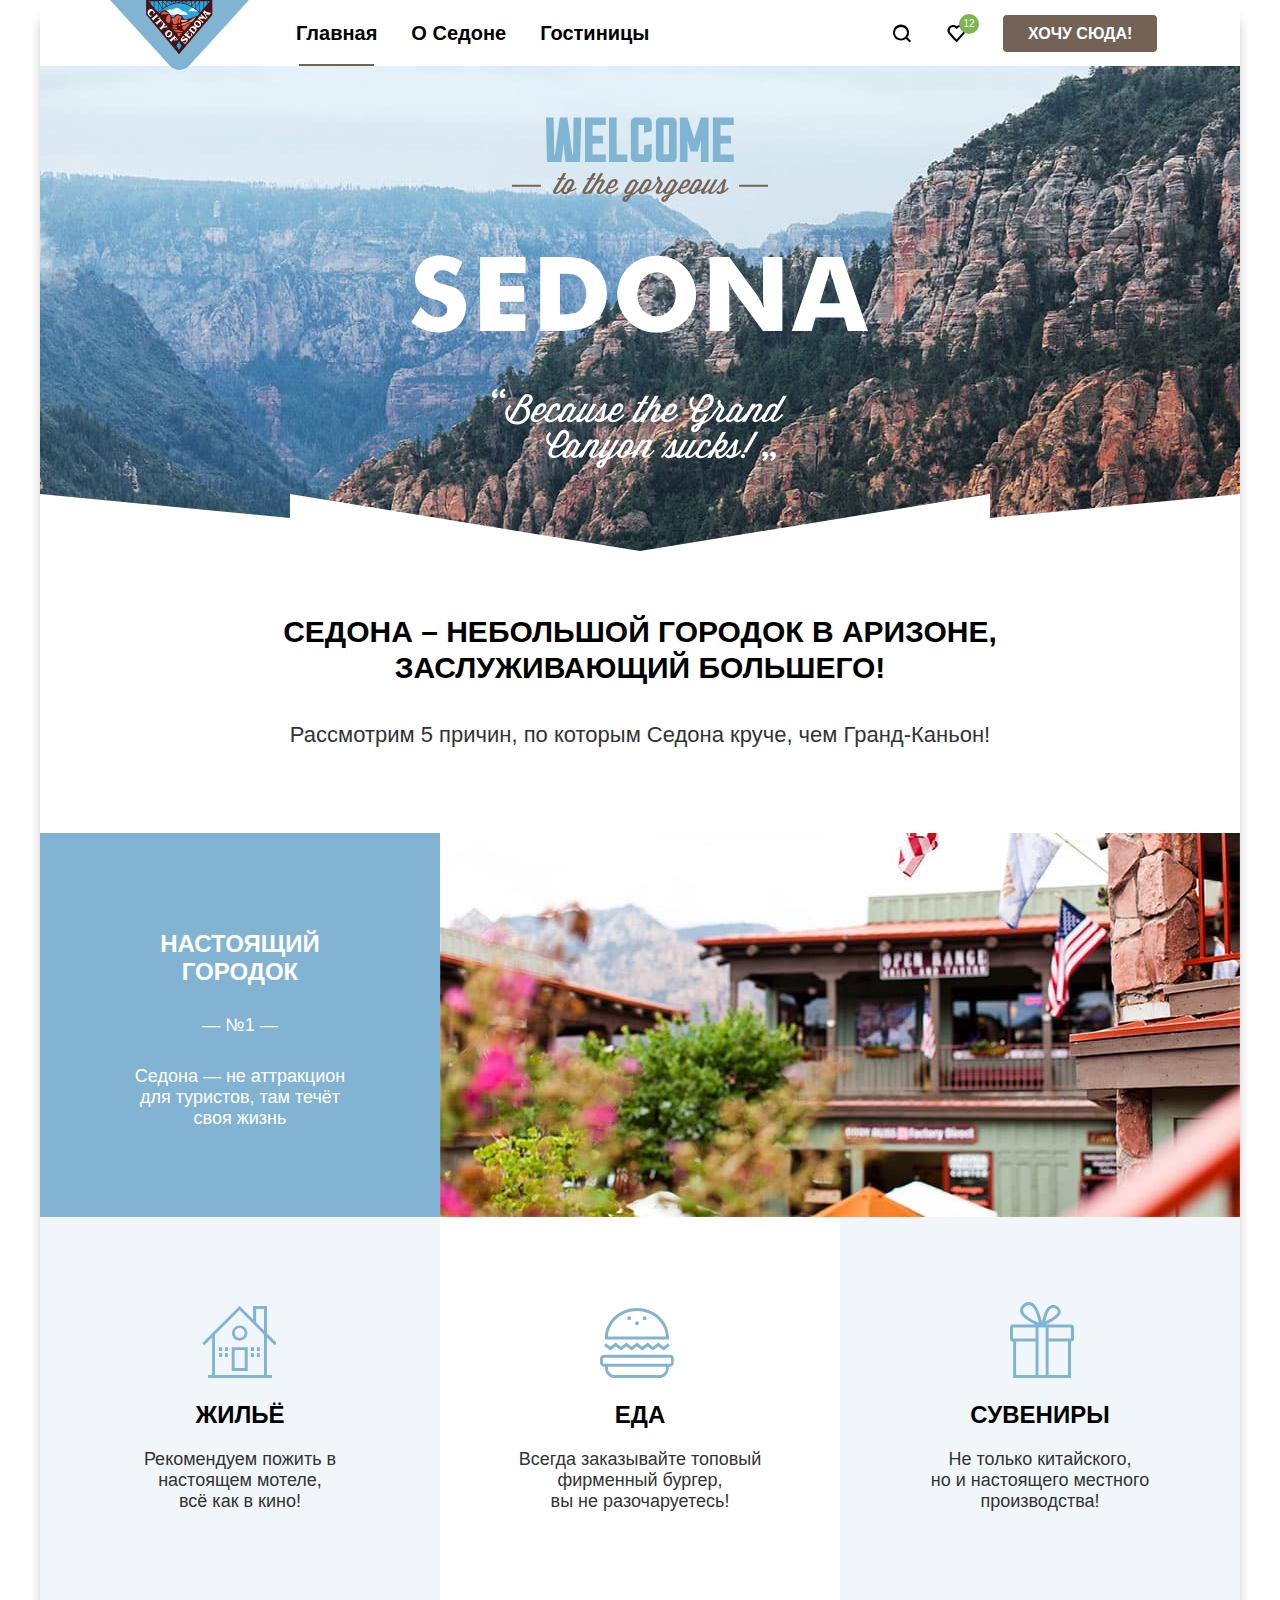
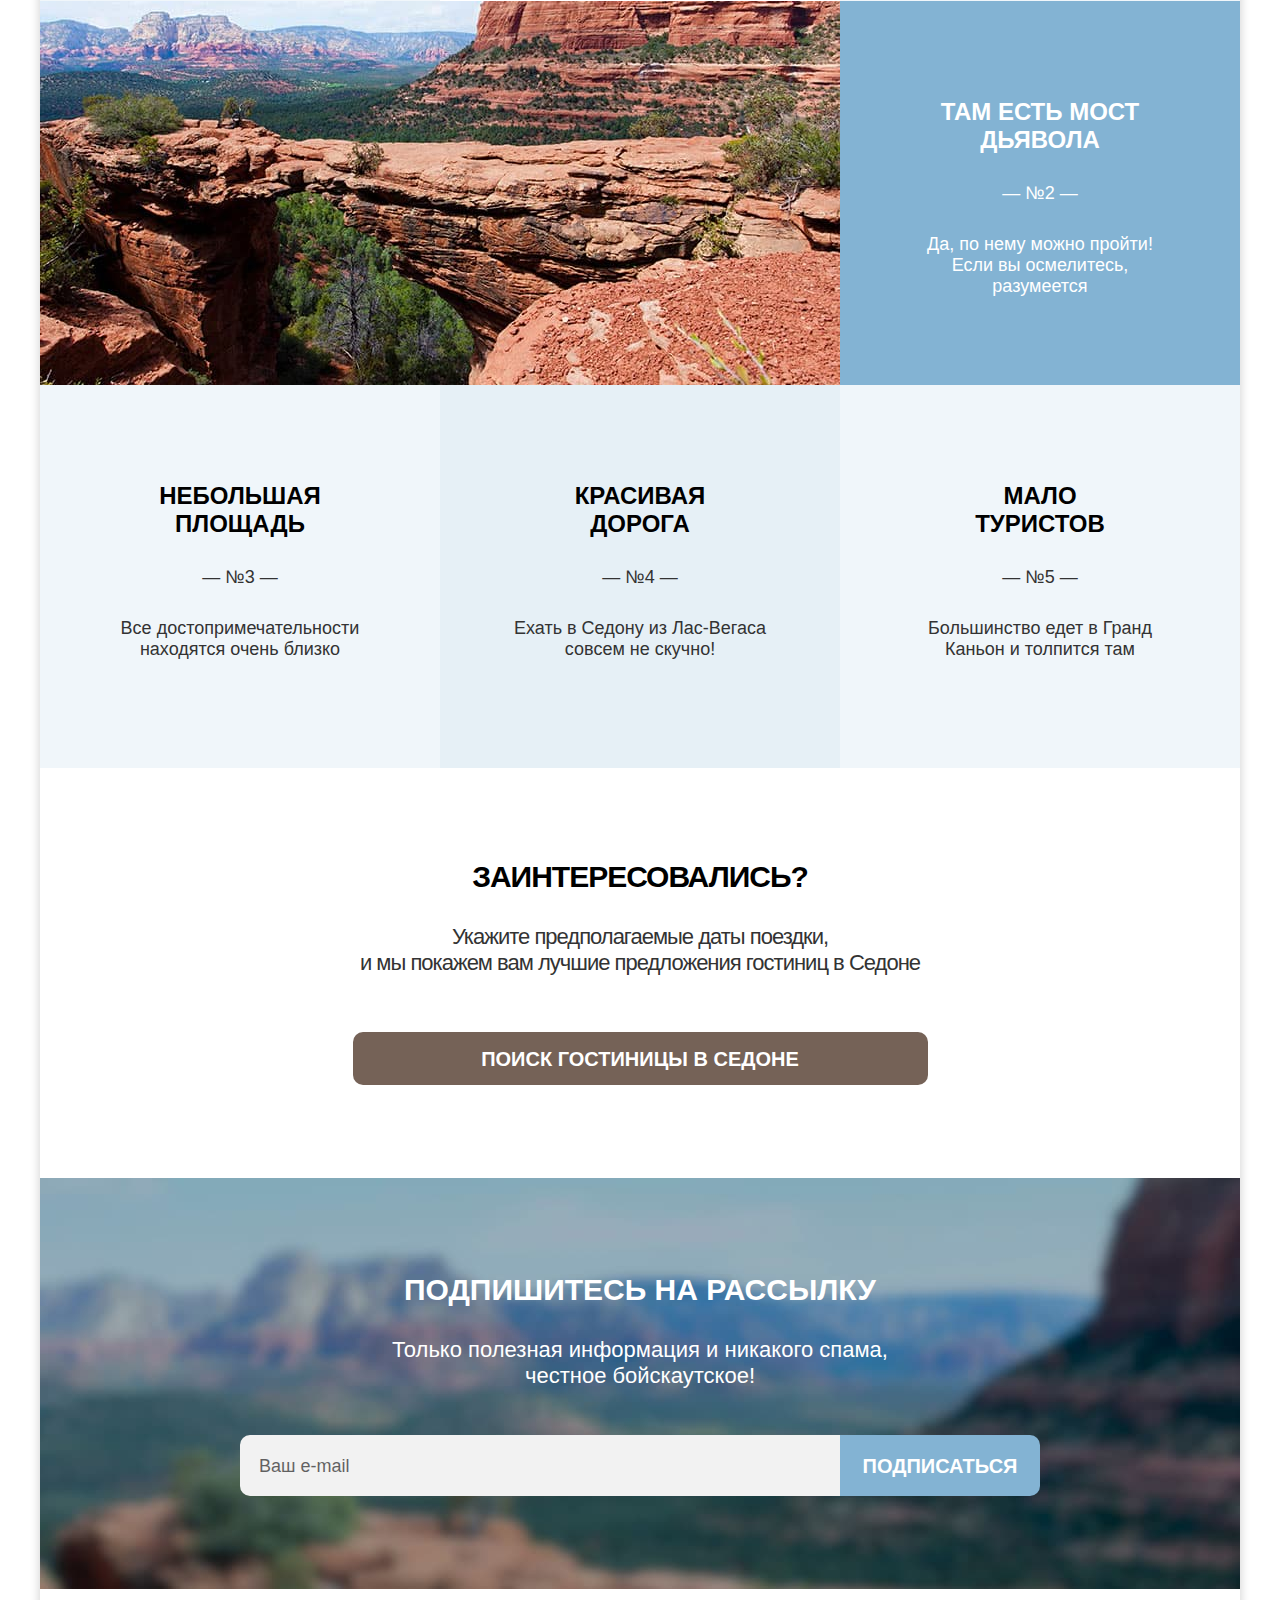
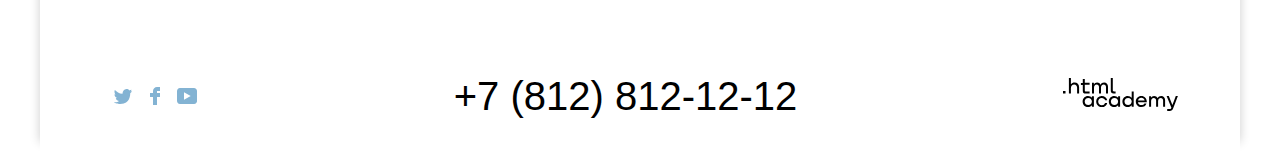
==== commit 81107f2d: "Merge pull request #7 from olesya-syrtina/master" ====
--- a/index.html
+++ b/index.html
@@ -7,6 +7,7 @@
   </head>
   <body>
     <header class="main-header">
+      <link rel="icon" href="favicon.ico">
       <nav class="navigation">
         <a class="navigation-logo">
           <img class="main-header-logo" src="./images/header/logo.svg" width="139" height="70" alt="Логотип сайта города Седоны.">
--- a/styles/styles.css
+++ b/styles/styles.css
@@ -93,17 +93,16 @@
   line-height: 26px;
   font-weight: 700;
   text-align: center;
-  color: inherit;
+  color: #000000;
   background-color: #ffffff;
   text-decoration: none;
 }
 
 .navigation-link:hover {
-color: #756257;
+  color: #756257;
 }
 
 .navigation-link:focus {
-  text-decoration: underline #83B3D3;
   outline: none;
 }
 
@@ -158,21 +157,17 @@
   background-color: #7DB54F;
 }
 
-.navigation-link:focus .navigation-icon {
-  fill: #FFFFFF;
-}
-
-.navigation-link:focus .favorite-number {
-  background-color: #FFFFFF;
+.navigation-link:hover .navigation-icon {
+  fill:#756257;
 }
 
 .navigation-link:active .navigation-icon {
-  color:  #756257;
-}
-
-.navigation-link:active .favorite-number {
-  background-color: #7DB550;
-  color: #FFFFFF;
+  fill:#756257;
+  opacity: 0.3;
+}
+
+.favorite-number:active:after {
+  color: #A4CB84;
 }
 
 .main-container {
@@ -285,7 +280,6 @@
   padding: 0 70px 87px;
 }
 
-
 .advantages-item-black {
   background-color: hsl(204 48% 67% / 0.2);
 }
@@ -404,7 +398,6 @@
   font-size: 16px;
   line-height: 20px;
   font-weight: 700;
-  letter-spacing: -1px;
   text-align: center;
   color: #ffffff;
   background-color: #756257;
@@ -431,7 +424,6 @@
 .button:active {
   background-color: #615048;
   color:rgba(255, 255, 255, 0.3);
-  opacity: 0.3;
 }
 
 .hotel-search .button {
@@ -448,6 +440,7 @@
 .catalog-filter-button-complex {
   display:flex;
   flex-direction: column;
+  align-self: center;
   padding: 0;
   margin: 0;
   width: 160px;
@@ -458,7 +451,8 @@
 .button-apply {
   display: inline-block;
   box-sizing: border-box;
-  cursor: pointer;
+  width: 160px;
+  height: 48px;
   font-size: 16px;
   line-height: 21px;
   font-weight: 700;
@@ -468,38 +462,38 @@
   text-transform: uppercase;
   border-radius: 4px;
   border: none;
-  width: 160px;
-  padding:10px;
-  margin: 0;
+  cursor: pointer;
+  padding: 14px 0;
+  margin-top: 2px;
 }
 
 .button-apply:hover {
-background: #68A2CA;
+  background: #68A2CA;
 }
 
 .button-apply:focus {
   background: #68A2CA;
-  border: 3px solid #FFFFFF;
+  outline: 3px solid #FFFFFF;
 }
 
 .button-apply:active {
-  color: #FFFFFF;
-  opacity: 0.3;
+  color: #95BEDA;
 }
 
 .button-reset {
   display: inline-block;
   box-sizing: border-box;
-  cursor: pointer;
+  align-self: center;
   font-size: 18px;
   line-height: 23px;
   font-weight: 400;
   text-align: center;
   background: transparent;
   border: none;
-  margin-top: 20px;
-  padding: 0;
+  margin-top: 18px;
+  padding: 5px 10px;
   color: #FFFFFF;
+  cursor: pointer;
 }
 
 .button-reset:hover {
@@ -509,11 +503,11 @@
 
 .button-reset:focus {
   color: #FFFFFF;
-  border: 3px solid #83B3D3;
+  outline: 3px solid #83B3D3;
   border-radius: 4px;
 }
 
-.button-reset:focus {
+.button-reset:active {
   color: #FFFFFF;
   opacity: 0.6;
 }
@@ -542,13 +536,12 @@
 
 .product-more-button:focus {
   background-color: #68A2CA;
-  border: 3px solid #756257;
+  outline: 3px solid #756257;
 }
 
 .product-more-button:active {
   background-color: #68A2CA;
-  color: #FFFFFF;
-  opacity: 0.3;
+  color: #95BEDA;
 }
 
 .card-button {
@@ -574,7 +567,7 @@
 
 .card-button:focus {
   background-color: #756257;
-  border: 3px solid #83B3D3;
+  outline: 3px solid #83B3D3;
   border-radius: 4px;
 }
 
@@ -592,23 +585,39 @@
 
 .card-button-select:hover {
   background: #68A2CA;
-  border: 1px solid #756257;
+  outline: 1px solid #756257;
 }
 
 .card-button-select:focus {
   background: #68A2CA;
-  border: 3px solid #756257;
+  outline: 3px solid #756257;
 }
 
 .card-button-select:active {
   background: #68A2CA;
-  border: 1px solid #756257;
+  outline: 1px solid #756257;
   color: #FFFFFF;
   opacity: 0.3;
 }
 
-.card-button-select:nth-child {
+.card-button-select-current {
+  margin-left: 10px;
   background-color: #7DB54F;
+}
+
+.card-button-select-current:hover {
+  background: #6C9E42;
+}
+
+.card-button-select-current:focus {
+  background: #6C9E42;
+  outline: 3px solid #756257;
+}
+
+.card-button-select-current:active {
+  background: #6C9E42;
+  color: #FFFFFF;
+  opacity: 0.3;
 }
 
 .subscribe {
@@ -638,7 +647,7 @@
 }
 
 .subscribe-subtitle {
-  padding: 0;
+  padding: 0 40px;
   margin: 0;
   margin-bottom: 46px;
 }
@@ -657,7 +666,7 @@
   padding: 8px 16px;
   background-color: #F2F2F2;
   border-radius: 10px 0 0 10px;
-  border: 1px solid #F2F2F2;
+  border: 3px solid #F2F2F2;
   outline: none;
 }
 
@@ -708,9 +717,8 @@
 }
 
 .subscribe-form-button:active {
-  color: #FFFFFF;
   background-color: #68A2CA;
-  opacity: 0.3;
+  color:#95BEDA;
 }
 
 .main-footer {
@@ -768,7 +776,7 @@
   fill: #83B3D3;
 }
 
-.footer-social-link:hover {
+.footer-social-link:hover .social-icon {
   fill:#68A2CA;
 }
 
@@ -833,7 +841,7 @@
   padding: 10px;
 }
 
-.footer-htmlacademy-link:hover {
+.footer-htmlacademy-link:hover .htmlacademy-icon {
   fill: #756257;
 }
 
@@ -846,6 +854,378 @@
 .footer-htmlacademy-link:active {
   fill: #756257;
   opacity: 0.3;
+}
+
+.modal-contain {
+  position: fixed;
+  top: 0;
+  left: 0;
+  display: flex;
+  width: 100%;
+  height: 100%;
+  background-color: rgba(242, 242, 242, 0.8);
+  z-index: 1;
+}
+
+.modal-container-close {
+  display: none;
+}
+
+.modal {
+  box-sizing: border-box;
+  position: relative;
+  margin: auto;
+  padding: 40px;
+  background-color: #ffffff;
+  border-radius: 30px;
+  box-shadow: 0px 25px 50px rgba(0, 0, 0, 0.15);
+}
+
+.modal-search {
+  width: 715px;
+}
+
+.appointment-form{
+  display: flex;
+  flex-direction: column;
+  padding: 37px 30px 30px;
+}
+
+.field-group {
+  display:flex;
+  flex-direction: row;
+  justify-content: space-between;
+  align-items: center;
+  font-size: 18px;
+  line-height: 40px;
+  font-weight:700;
+  margin: 0;
+}
+
+.subfield-text {
+  display: block;
+  margin-left: 155px;
+}
+
+.subfield-text.invalid-text {
+  display: block;
+  box-sizing: border-box;
+  font-size: 16px;
+  color:#FF5757;
+  padding: 3px 0;
+  margin-bottom: 11px;
+}
+
+.subfield-text.valid-text {
+  display: block;
+  box-sizing: border-box;
+  font-size: 16px;
+  color:#333333;
+  padding: 3px 0;
+  margin-bottom: 11px;
+}
+
+.appointment-form .field{
+  box-sizing: border-box;
+  font-size: 18px;
+  line-height: 40px;
+  font-weight:700;
+  background: #F2F2F2;
+  border: none;
+}
+
+.appointment-form-date .field{
+  width: 420px;
+  height: 50px;
+  color:#616161;
+  padding-left: 19px;
+  position: relative;
+  border-radius: 4px;
+}
+
+.appointment-form .field:focus-visible{
+  outline: none;
+}
+
+.appointment-form-date .field:hover {
+  color:#616161;
+  background-color: #E6E6E6;
+}
+
+.appointment-form-date .field:focus {
+  color:#616161;
+  background-color: #E6E6E6;
+  outline: 3px solid #83B3D3;
+}
+
+.appointment-form-date .field:active {
+  color:#000000;
+  outline: 2px solid #000000;
+  background-color: #FFFFFF;
+}
+
+.appointment-form-date .field-invalid {
+  color:#FFFFFF;
+  background-color: #F2F2F2;
+}
+
+.appointment-form-date .field-valid {
+  color:#000000;
+  background-color: #F2F2F2;
+}
+
+.appointment-form-date .field:disabled
+.appointment-form-date .field:disabled:hover {
+  color: #616161;
+  background-color: #E6E6E6;
+}
+
+.appointment-form-date .calendar {
+ position: absolute;
+ right: 95px;
+}
+
+.calendar::after {
+  position: absolute;
+  content: "";
+  padding: 0;
+  margin: 0;
+  width: 15px;
+  height: 15px;
+  background-image: url(../images/modal/modal-calendar.svg);
+  top: -8px;
+  left: -9px;
+  right: 0;
+  bottom: 0;
+}
+
+.modal-close-button {
+  position: absolute;
+  padding:0;
+  margin-top: 54px;
+  margin-right: 70px;
+  top: 0;
+  right: 0;
+  width: 53px;
+  height: 53px;
+  color: #000000;
+  background-color: #F2F2F2;
+  border:#F2F2F2;
+  border-radius: 50%;
+  background-repeat: no-repeat;
+  background-position: center;
+  cursor: pointer;
+}
+
+.modal-close-icon {
+  top: 0;
+  right: 0;
+  bottom: 0;
+  left: 0;
+  margin: 0;
+  width: 13px;
+  height: 13px;
+  fill: #000000;
+}
+
+.modal-close-button:hover {
+  background-color: #E6E6E6;
+}
+
+.modal-close-button:focus {
+  background-color: #E6E6E6;
+  outline: 3px solid #83B3D3;
+}
+
+.modal-close-button:active .modal-close-icon{
+  fill: #D1D1D1;
+}
+
+.modal-title {
+  margin: 0;
+  padding-top: 22px;
+  padding-left: 28px;
+  font-size: 30px;
+  line-height: 40px;
+  font-weight: 700;
+  color: #000000;
+  text-transform: uppercase;
+}
+
+.field-group-wrapper {
+  display: flex;
+  justify-content: space-between;
+  margin-bottom: 40px;
+}
+
+.field-group-wrapper .field {
+  width: 61px;
+  border: none;
+  color: #000000;
+  padding: 0;
+  padding-left: 28px;
+}
+
+.field-button-complex {
+  display: flex;
+  width: 133px;
+  height: 50px;
+}
+
+.field-group.form-adults-number {
+  width: 288px;
+  margin-right: 56px;
+  display: flex;
+  justify-content: space-between;
+}
+
+.field-group.form-children-number {
+  width: 230px;
+  display: flex;
+  justify-content: space-between;
+}
+
+.button-minus {
+  width: 36px;
+  border: none;
+  border-radius: 4px 0 0 4px;
+  background-color: #F2F2F2;
+  padding: 0;
+  position: relative;
+}
+
+.button-minus .icon-minus {
+  position: absolute;
+  top: 15px;
+  left: 16px;
+  right: 0;
+  bottom: 0;
+  fill: #A9A9A9;
+  padding: 9px 3px;
+}
+
+.button-plus {
+  width: 36px;
+  border: none;
+  border-radius: 0 4px 4px 0;
+  background-color: #F2F2F2;
+  padding: 0;
+  position: relative;
+}
+
+.button-plus .icon-plus {
+  position: absolute;
+  top: 15px;
+  right: 16px;
+  fill: #A9A9A9;
+  padding: 3px;
+}
+
+.button-minus:hover .icon-minus,
+.button-plus:hover .icon-plus {
+  fill:#000000;
+}
+
+.button-minus:focus .icon-minus,
+.button-plus:focus .icon-plus {
+  fill:#000000;
+  outline: 3px solid #83B3D3;
+  border-radius: 4px;
+}
+
+.button-minus:active .icon-minus,
+.button-plus:active .icon-plus {
+  fill: #CCCCCC;
+}
+
+.tooltip {
+  position: absolute;
+  margin-left: 54px;
+  width: 25px;
+  height: 25px;
+}
+
+.tooltip-toggle {
+  border: none;
+  background-color: transparent;
+  padding: 0;
+  margin: 0;
+  display: block;
+  background: #83B3D3;
+  width: 25px;
+  height: 25px;
+  border-radius: 50%;
+}
+
+.tooltip-icon {
+  width: 1px;
+  height: 9px;
+  display: block;
+  padding-left: 12px;
+}
+
+.tooltip-toggle:hover {
+  background-color: #68A2CA;
+}
+
+.tooltip-text {
+  top: 19px;
+  left: 50%;
+  transform: translateX(-50%);
+  z-index: 1;
+  background-color: #333333;
+  color: #FFFFFF;
+  font-size: 16px;
+  line-height: 20px;
+  font-weight: 400;
+  text-transform: none;
+  padding: 15px 15px 18px 18px;
+  border-radius: 10px;
+  display: block;
+  box-sizing: border-box;
+  width: 256px;
+  box-shadow: 0px 15px 30px rgba(0, 0, 0, 0.3);
+  position: relative;
+  display: none;
+}
+
+.tooltip-toggle:hover + .tooltip-text,
+.tooltip-toggle:focus + .tooltip-text {
+  display: block;
+}
+
+.tooltip-text:after {
+  content:'';
+  background-image: url("../images/modal/tooltip-triangle.svg");
+  width: 19px;
+  height: 9px;
+  position:absolute;
+  bottom: 100%;
+  left:0;
+  right:0;
+  margin-left: auto;
+  margin-right: auto;
+}
+
+.modal-search-button {
+  width: 575px;
+  height: 60px;
+  margin: 0;
+  padding: 0;
+  background-color: #83B3D3;
+}
+
+.modal-search-button:hover {
+  background-color: #68A2CA;
+}
+
+.modal-search-button:focus {
+  background-color: #68A2CA;
+  outline: 3px solid #756257;
+}
+
+.modal-search-button:active {
+  color:  #B5D1E5;
 }
 
 .inner-header {
@@ -860,11 +1240,11 @@
 
 .inner-header-title {
   font-size: 60px;
-  line-height: 78px;
+  line-height: 68px;
   font-weight: 700;
   color: inherit;
   margin: 0;
-  padding-bottom: 5px;
+  padding: 0;
 }
 
 .breadcrumbs {
@@ -877,9 +1257,13 @@
 
 .breadcrumbs-item {
   position: relative;
-  margin: 0;
-  padding: 0px;
+  margin-right: 20px;
+  padding: 0;
   list-style-type: none;
+}
+
+.breadcrumbs-item:last-child {
+ margin: 0;
 }
 
 .breadcrumbs-link {
@@ -890,7 +1274,15 @@
   font-weight: 400;
   color: inherit;
   text-decoration: none;
-  padding-left: 20px;
+  margin: 0;
+  padding: 0 3px;
+}
+
+.breadcrumbs-link.home {
+  width: 12px;
+  height: 12px;
+  margin-top: 1px;
+  padding: 3px;
 }
 
 .breadcrumbs-icon {
@@ -900,21 +1292,22 @@
   fill:#FFFFFF;
   width: 12px;
   height: 12px;
-  padding-left: 0;
-  margin: auto;
+  padding: 0;
+  margin: 0;
 }
 
 .breadcrumbs-item:after {
   position: absolute;
   content: "";
-  background-image: url(../images/arrow.svg);
+  left: 26px;
+  bottom: 6px;
+  background-image: url(../images/breadcrumbs-arrow.svg);
   fill: #FFFFFF;
+  opacity: 0.3;
   background-repeat: no-repeat;
-  right: -13px;
-  bottom: 5px;
   width: 5px;
   height: 8px;
-  margin: auto;
+  margin: 0;
   padding: 0;
 }
 
@@ -922,10 +1315,39 @@
   content: none;
 }
 
+.breadcrumbs-icon:focus {
+  outline: none;
+}
+
+.breadcrumbs-link:focus-visible {
+  outline: none;
+}
+
+.breadcrumbs-link.home:hover,
+.breadcrumbs-link:hover {
+  color: #FFFFFF;
+  opacity: 0.6;
+}
+
+.breadcrumbs-link.home:focus {
+  outline: 3px solid #83B3D3;
+  border-radius: 4px;
+}
+
+.breadcrumbs-link:focus {
+  outline: 3px solid #83B3D3;
+  border-radius: 4px;
+}
+
+.breadcrumbs-link:active,
+.breadcrumbs-link:active {
+  opacity: 0.3;
+}
+
 .catalog-products {
   font-weight: 400;
   margin: 0;
-  padding-top: 45px;
+  margin-top: 45px;
   padding-bottom: 55px;
 }
 
@@ -934,15 +1356,30 @@
 }
 
 .catalog-filter-group {
-  margin-right: 67px;
+  margin: 0;
+  margin-right: 57px;
   padding: 0;
   border: none;
+  letter-spacing: -1px;
+}
+
+.catalog-filter-group:nth-child(3) {
+  margin-left: 90px;
+  margin-right: 71px;
+}
+
+.control-label {
+  line-height: 24px;
 }
 
 .catalog-filter-list {
+  margin: 0;
+  padding: 0;
   list-style-type: none;
-  margin: 0;
-  padding: 0;
+}
+
+.catalog-filter-item:not(:last-child) {
+  margin-bottom: 13px;
 }
 
 .catalog-filter-title {
@@ -954,9 +1391,231 @@
   padding-bottom: 30px;
 }
 
-.catalog-filter-item {
-  padding-bottom: 13px;
-  margin: 0 ;
+.control {
+  position: relative;
+  display: block;
+  padding-left: 39px;
+  box-sizing:border-box;
+}
+
+.control-mark {
+  position: absolute;
+  top: 2px;
+  left: 0;
+  width: 20px;
+  height: 20px;
+  background-color: #FFFFFF;
+  border-radius: 4px;
+}
+
+.control:hover .control-mark {
+  background-color:rgba(255, 255, 255, 0.6);
+}
+
+.control-input[type="radio"]:hover + .control-mark {
+ background-color: #FFFFFF;
+}
+
+.control-input:focus + .control-mark {
+  background-color: rgba(255, 255, 255, 0.6);
+  outline: 3px solid #83B3D3;
+}
+
+.control-input[type="radio"]:focus + .control-mark {
+  background-color:#FFFFFF;
+  outline: 3px solid #83B3D3;
+}
+
+.control-input:active + .control-mark {
+  background: rgba(255, 255, 255, 0.3);
+}
+
+.control-input[type="radio"]:active + .control-mark {
+  background-color:#FFFFFF;
+}
+
+.control-input[type="checkbox"]:checked + .control-mark::before {
+  content: "";
+  position: absolute;
+  width: 6px;
+  height: 2px;
+  left: 3px;
+  top: 11px;
+  transform: rotate(45deg);
+  background-color:  #3F5E72;
+}
+
+.control-input[type="checkbox"]:checked + .control-mark::after {
+  content: '';
+  position: absolute;
+  left: 5px;
+  top: 9px;
+  width: 12px;
+  height: 2px;
+  background-color: #3F5E72;
+  transform: rotate(-45deg);
+}
+
+.control-input[type="radio"] + .control-mark {
+  border-radius: 50%;
+}
+
+.control-input[type="radio"]:checked + .control-mark::before {
+  position: absolute;
+  top: 5px;
+  left: 5px;
+  width: 10px;
+  height: 10px;
+  background-color: #3F5E72;
+  border-radius: 50%;
+  content: "";
+}
+
+.range-wrapper-inputs {
+  display: grid;
+  grid-template-columns: 143px 144px;
+  grid-template-rows: 48px;
+  position: relative;
+}
+
+.catalog-filter-label {
+  border: 2px solid #FFFFFF;
+  padding: 12px 81px 9px 17px;
+}
+
+.catalog-filter-label-min {
+  border-radius: 4px 0 0 4px;
+}
+
+.catalog-filter-label-max {
+  margin-left: -2px;
+  border-radius: 0 4px 4px 0;
+}
+
+
+.catalog-filter-label-min:hover,
+.catalog-filter-label-max:hover {
+  border: 2px solid #6A6B6B;
+  z-index:1;
+}
+
+.catalog-filter-label-min:focus,
+.catalog-filter-label-max:focus {
+  box-shadow:
+  inset 0px 0px 0px 3px #81B3D2,
+  0px 0px 0px 3px #81B3D2;
+  z-index:2;
+  outline: none;
+}
+
+.catalog-filter-label-min:active,
+.catalog-filter-label-max:active {
+  background-color: #756257;
+  z-index:1;
+}
+
+.range-input {
+  width: 60px;
+  padding: 0;
+  font-size: 18px;
+  line-height: 23px;
+  text-align: start;
+  color: #FFFFFF;
+  background-color: transparent;
+  border: none;
+  appearance: textfield;
+}
+
+.catalog-filter-label::after {
+  position: absolute;
+  content:"";
+  margin: 0;
+  padding: 0;
+  color:#FFFFFF;
+  opacity: 0.3;
+}
+
+.catalog-filter-label-min::after {
+  position: absolute;
+  content:"от";
+  top: 12px;
+  left: 107px;
+  right: 0;
+  bottom: 0;
+  width: 18px;
+  height: 23px;
+}
+
+.catalog-filter-label-max::after {
+  grid-column: 2/3;
+  position: absolute;
+  content:"до";
+  top: 12px;
+  left: 112px;
+  right: 0;
+  bottom: 0;
+  width: 20px;
+  height: 23px;
+}
+
+.range-input::-webkit-outer-spin-button,
+.range-input::-webkit-inner-spin-button {
+  appearance: none;
+  margin: 0;
+}
+
+.range-scale {
+  position: relative;
+  width: 287px;
+  height: 4px;
+  margin-top: 32px;
+  background-color: rgba(255, 255, 255, 0.3);
+}
+
+.range-bar {
+  position: absolute;
+  height: 4px;
+  background-color: #FFFFFF;
+}
+
+.range-toggle {
+  position: absolute;
+  width: 20px;
+  height: 20px;
+  background: #ffffff;
+  border-radius: 5px;
+  border: none;
+  cursor: pointer;
+}
+
+.range-toggle:hover {
+  background: #FFFFFF;
+  box-shadow: 0px 4px 10px rgba(0, 0, 0, 0.25);
+}
+
+.range-toggle:focus {
+  background: #FFFFFF;
+  box-shadow: 0px 4px 10px rgba(0, 0, 0, 0.25);
+  outline: 3px solid #83B3D3;
+}
+
+.range-toggle:active {
+  background: #FFFFFF;
+  box-shadow: 0px 4px 10px rgba(0, 0, 0, 0.25);
+  outline: 2px solid #83B3D3;
+}
+
+.range-input:focus-visible {
+  outline: none;
+}
+
+.toggle-min {
+ top: -8px;
+}
+
+.toggle-max {
+  top: -8px;
+  right: -10px;
 }
 
 .sorting-container {
@@ -964,8 +1623,6 @@
   align-items: center;
   padding: 0;
   margin: 44px 72px 53px 71px;
-  color: #000000;
-  background-color: #ffffff;
 }
 
 .sorting-title {
@@ -975,26 +1632,50 @@
   font-weight: 700;
   color: inherit;
   text-transform: uppercase;
-  margin-right: 150px;
-  padding: 0;
-}
-
-.sorting-type {
-  border: 2px solid #E6E6E6;
-  color: #E6E6E6 ;
+  margin-right: 192px;
+  padding: 0;
+}
+
+.select {
+  position: relative;
+  display: flex;
+  align-items: center;
+  width: 287px;
   margin-right: auto;
 }
 
 .sorting-control {
-  box-sizing:border-box;
+  width: 100%;
+  padding: 12px 89px 13px 15px;
   font-size: 18px;
   line-height: 23px;
-  letter-spacing: -1px;
-  color: #000000;
+  background-image: url(../images/select-arrow.svg);
+  background-repeat: no-repeat;
+  background-position: right 16px center;
+  appearance: none;
+  border: 2px solid #E6E6E6;
+  border-radius: 4px;
+}
+
+.product-control:focus-visible {
+  outline: none;
+}
+
+.sorting-control:hover,
+.sorting-control:focus {
+  outline: 2px solid #83B3D3;
+}
+
+.sorting-control:active {
+  outline: 2px solid #E6E6E6;
+  opacity: 0.3;
 }
 
 .sorting-control option {
+  width: 141px;
+  height: 23px;
   color: #333333;
+  padding: 0;
 }
 
 .sorting-toggle {
@@ -1067,15 +1748,15 @@
   background-color:#F2F2F2;
 }
 
-.product-card-image:hover {
+.product-card-image-link:hover {
   opacity: 0.6;
 }
 
-.product-card-image:focus {
-  border: 3px solid #83B3D3;
-}
-
-.product-card-image:active {
+.product-card-image-link:focus {
+  outline: 3px solid #83B3D3;
+}
+
+.product-card-image-link:active {
   opacity: 0.3;
 }
 
@@ -1109,13 +1790,53 @@
   margin-left: 10px;
 }
 
-.stars {
-  display: block;
-  background-image: url(../images/star-1.svg);
+.stars-rating {
+  position: relative;
+  width: 125px;
+}
+
+.star {
   width: 18px;
   height: 17px;
-  background-color: #FFFFFF;
+}
+
+.star::after {
+  position: absolute;
+  content: "";
+  background-image: url(../images/star-1.svg);
   background-repeat: no-repeat;
+  top:0;
+  left:0;
+  right: 0px;
+  bottom: 0px;
+  width: 18px;
+  height: 17px;
+  margin: 10px 0 10px;
+  padding: 0;
+}
+
+.star-2::after {
+  top:0;
+  left:24px;
+  right: 0px;
+  bottom: 0px;
+  padding: 0;
+}
+
+.star-3::after {
+  top:0;
+  left:48px;
+  right: 0px;
+  bottom: 0px;
+  padding: 0;
+}
+
+.star-4::after {
+  top:0;
+  left:72px;
+  right: 0px;
+  bottom: 0px;
+  padding: 0;
 }
 
 .rating {
@@ -1124,15 +1845,14 @@
   font-size: 16px;
   line-height: 21px;
   text-align: center;
-  color: #000000;
   text-decoration: none;
   text-transform: uppercase;
   border-radius: 4px;
   background-color: #F2F2F2;
   margin: 0;
   width: 160px;
-  padding: 9px 0 10px;
-  position: relative;
+  box-sizing: border-box;
+  padding: 8px 0 8px;
 }
 
 .divider {
@@ -1184,32 +1904,49 @@
 
 .pagination-link:focus {
   background-color: #68A2CA;
-  border: 3px solid #756257;
+  outline: 3px solid #756257;
 }
 
 .pagination-link:active {
   background-color: #68A2CA;
   color: #FFFFFF;
   opacity: 0.3;
-  border: none;
+  outline: none;
 }
 
 .product-quantity {
   display: flex;
   align-items: center;
-  margin: 0;
-  padding: 0;
   font-size: 18px;
   line-height: 23px;
+  position: relative;
 }
 
 .product-quantity-control {
+  width: 160px;
+  padding: 11px 16px;
+  font: inherit;
+  background-image: url("../images/select-arrow.svg");
+  background-repeat: no-repeat;
+  background-position: right 16px center;
+  appearance: none;
+  border: 2px solid #E6E6E6;
+  border-radius: 4px;
   margin-left: 51px;
-  padding: 13px 17px 12px;
-  border: 2px solid #E6E6E6;
-  box-sizing: border-box;
-  border-radius: 4px;
-  width: 160px;
+}
+
+.product-quantity-control:focus-visible {
+  outline: none;
+}
+
+.product-quantity-control:hover,
+.product-quantity-control:focus {
+  border: 2px solid #83B3D3;
+}
+
+.sorting-control:active {
+  outline: 2px solid #E6E6E6;
+  opacity: 0.3;
 }
 
 .inner-subscribe {
@@ -1217,10 +1954,10 @@
   line-height: 26px;
   font-weight: 400;
   text-align: center;
-  color: #000000;
+  color: #333333;
   background-color: #ffffff;
-  margin: 0 auto 140px;
-  padding: 73px 200px 0;
+  margin: 0;
+  padding: 73px 200px 140px;
 }
 
 .inner-subscribe-title {
@@ -1229,8 +1966,8 @@
   font-weight: 700;
   text-align: center;
   text-transform: uppercase;
-  color: inherit;
-  padding: 0;
+  color: #000000;
+  padding: 0;
+  margin:0;
   margin-bottom: 46px;
 }
-
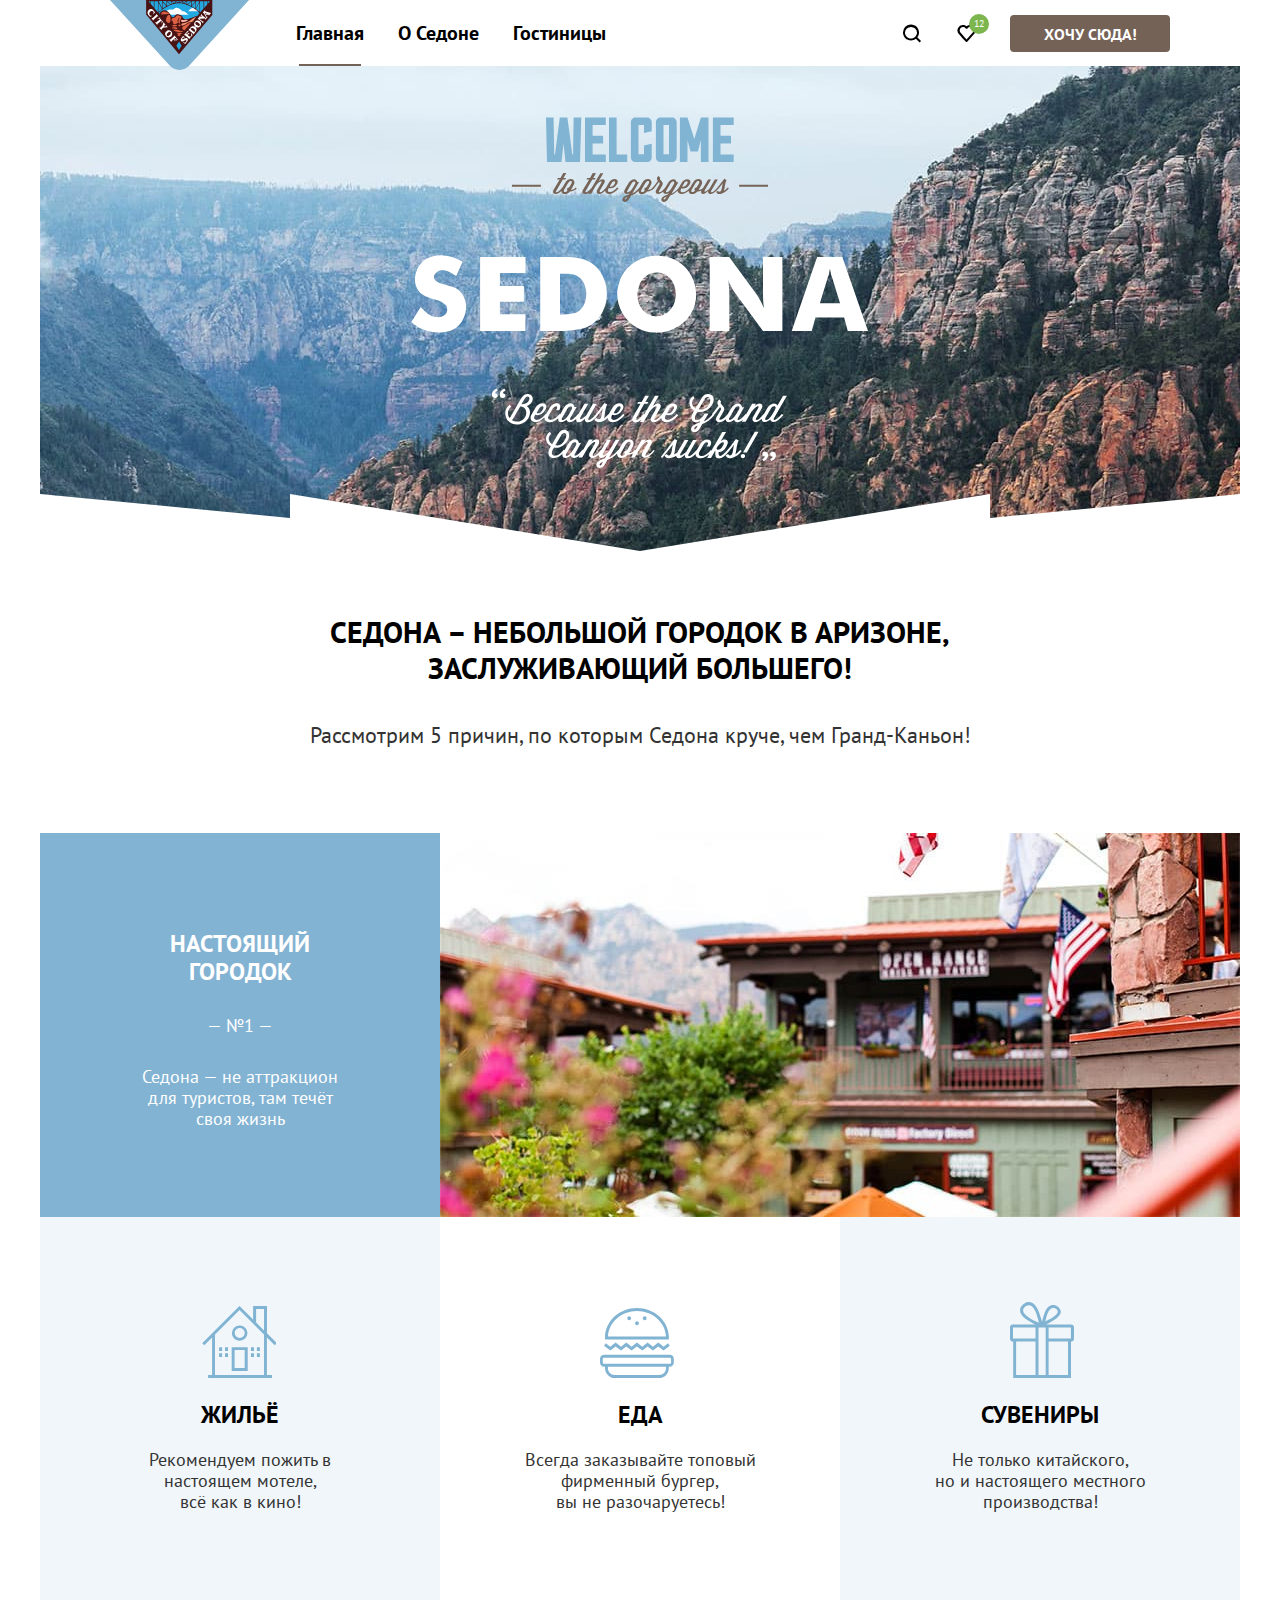
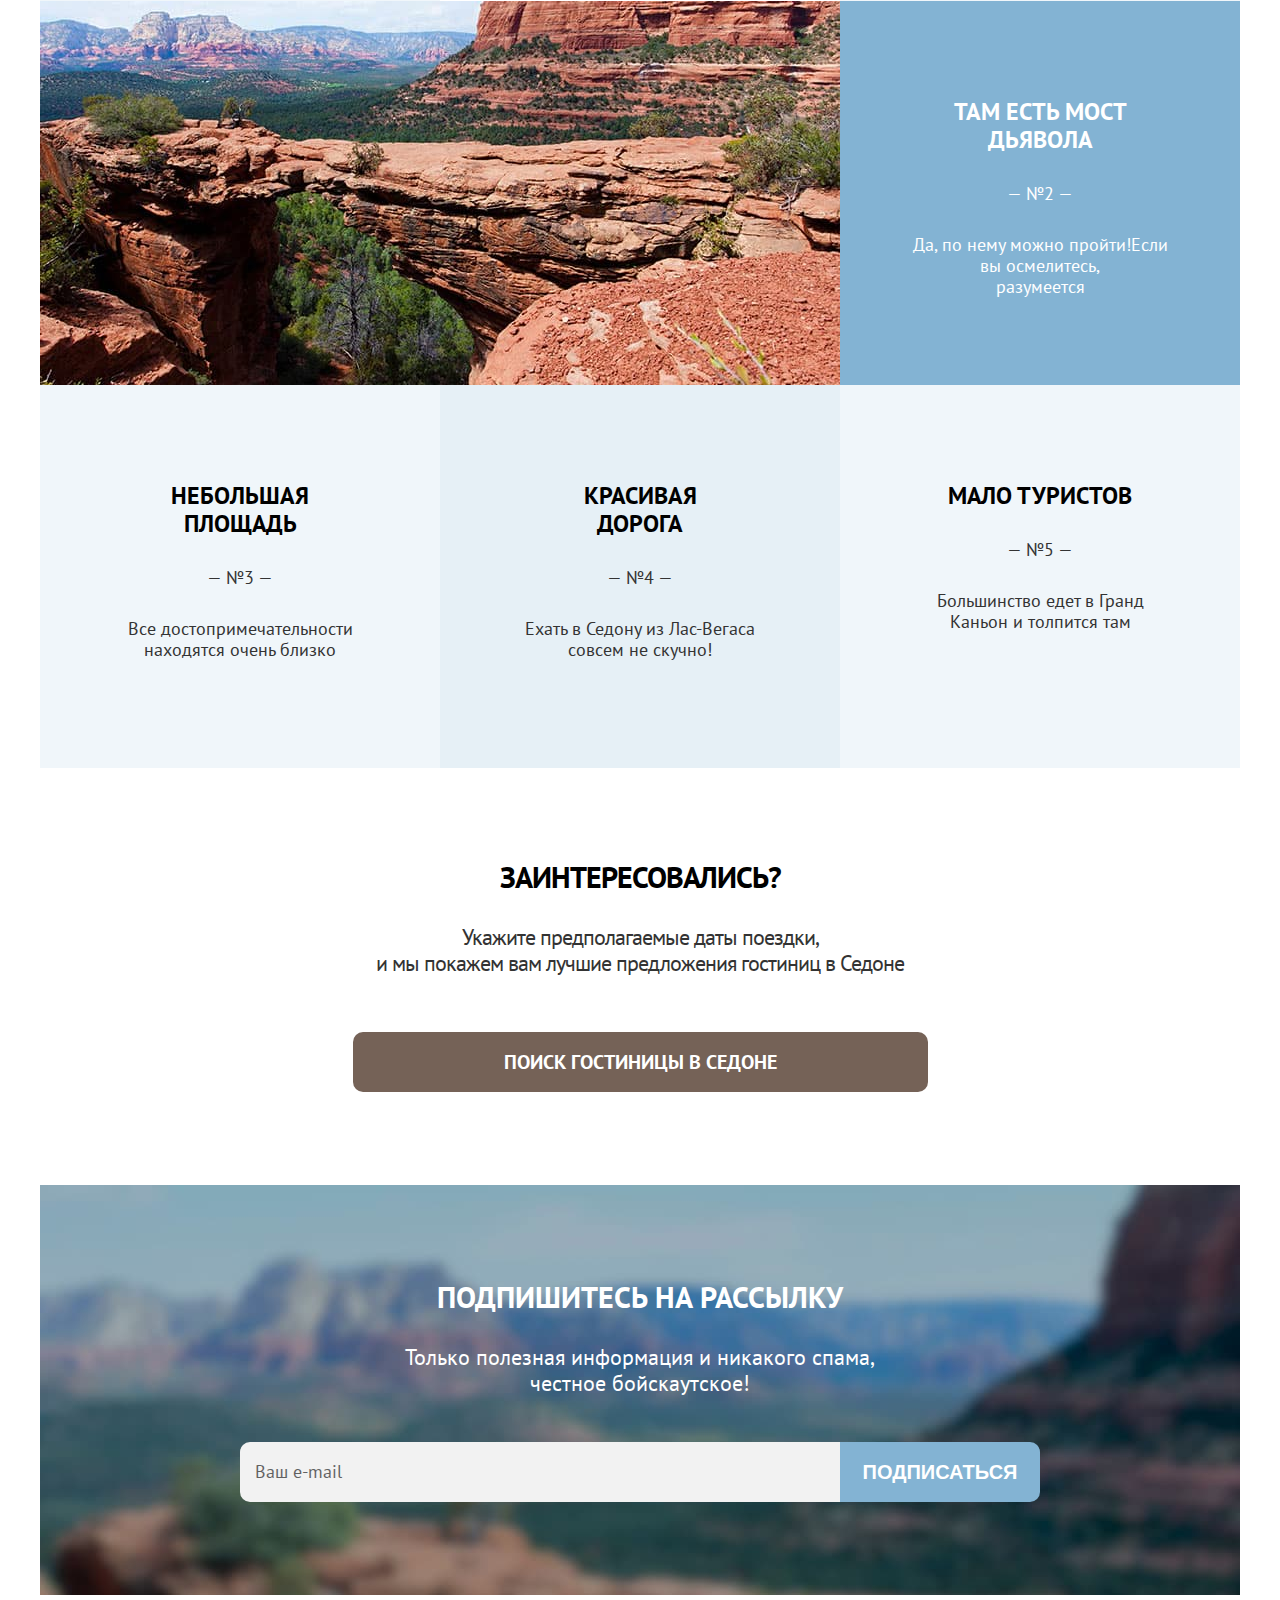
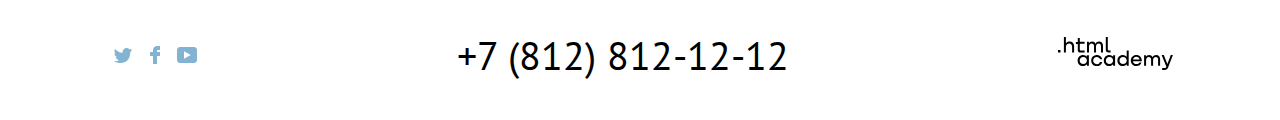
==== commit 65e24bcd: "Добавляет исправления модального окна." ====
--- a/index.html
+++ b/index.html
@@ -27,17 +27,13 @@
           <li class="navigation-item">
             <a class="navigation-link" href="#" >
               <svg class="navigation-icon" aria-hidden="true" focusable="false" width="20" height="19" viewBox="0 0 20 19" fill="currentColor" xmlns="http://www.w3.org/2000/svg"><path d="m19.03 17.05-3.71-3.7c1-1.3 1.7-3 1.7-4.9 0-4.4-3.61-8-8.02-8a8.12 8.12 0 0 0-8.03 8.1c0 4.4 3.61 8 8.03 8 1.8 0 3.5-.6 4.91-1.7l3.71 3.7 1.4-1.5ZM9 14.55c-3.31 0-6.02-2.7-6.02-6a6.03 6.03 0 0 1 12.03 0c0 3.3-2.7 6-6.01 6Z"/></svg>
-              <span class="visually-hidden">
-              Поиск
-              </span>
+              <span class="visually-hidden">Поиск.</span>
             </a>
           </li>
           <li class="navigation-item">
             <a class="navigation-link" href="#">
               <svg class="navigation-icon" aria-hidden="true" focusable="false" width="19" height="17" viewBox="0 0 19 17" fill="currentColor" xmlns="http://www.w3.org/2000/svg"><path d="M9.44 17c-.3 0-.6-.1-.8-.4-5.41-6.1-6.72-7.5-7.02-7.9A5.4 5.4 0 0 1 6.03 0c1.3 0 2.51.5 3.51 1.3a5.47 5.47 0 0 1 9.03 4.1c0 1.3-.5 2.5-1.3 3.4l-7.02 7.9c-.2.2-.4.3-.8.3ZM3.43 7.5c.3.4 3.5 4 6.11 6.9l6.22-7c.5-.5.7-1.2.7-2 0-1.8-1.5-3.3-3.3-3.3-1 0-2.01.5-2.71 1.3-.3.3-.6.4-.9.4-.3 0-.6-.2-.8-.4a3.7 3.7 0 0 0-2.72-1.3c-1.8 0-3.3 1.5-3.3 3.3-.1.9.3 1.6.7 2.1-.1 0-.1 0 0 0Z"/></svg>
-              <span class="visually-hidden">
-              Избранное
-              </span>
+              <span class="visually-hidden">Избранное.</span>
               <span class="favorite-number"></span>
             </a>
           </li>
@@ -55,7 +51,7 @@
           <svg width="1200" height="57" fill="none" xmlns="http://www.w3.org/2000/svg"><path d="M0 57V0l250 24V0l350 57L950 0v24l250-24v57H0Z" fill="#fff"/></svg>
         </section>
         <section class="slogan">
-          <b class="slogan-title">Седона &ndash; небольшой городок в Аризоне, заслуживающий&nbsp;большего!  </b>
+          <h2 class="slogan-title">Седона &ndash; небольшой городок в Аризоне, заслуживающий&nbsp;большего!</h2>
           <p class="slogan-subtitle">Рассмотрим 5 причин, по которым Седона круче, чем Гранд-Каньон!</p>
         </section>
         <section class="advantages">
@@ -65,23 +61,17 @@
               <div class="advantages-item advantages-item-white">
                 <h3 class="advantages-title">Настоящий городок</h3>
                 <p class="advantages-number">&#8212; &#8470;1 &#8212;</p>
-                <p class="advantages-description">
-                Седона — не аттракцион для&nbsp;туристов, там течёт своя&nbsp;жизнь
-                </p>
+                <p class="advantages-description">Седона — не аттракцион для&nbsp;туристов, там течёт своя&nbsp;жизнь</p>
               </div>
               <img class="town" src="./images/advantages/town.jpg" width="800" height="384" alt="Улицы Седоны.">
               <ul class="advantages-subitems">
                 <li class="advantages-subitem">
                   <b class="advantages-title house">Жильё</b>
-                  <p class="advantages-description">
-                  Рекомендуем пожить в настоящем мотеле, всё&nbsp;как&nbsp;в&nbsp;кино!
-                  </p>
+                  <p class="advantages-description">Рекомендуем пожить в настоящем мотеле, всё&nbsp;как&nbsp;в&nbsp;кино!</p>
                 </li>
                 <li class="advantages-subitem">
                   <b class="advantages-title meal">Еда</b>
-                  <p class="advantages-description">
-                  Всегда заказывайте топовый фирменный бургер, вы&nbsp;не&nbsp;разочаруетесь!
-                  </p>
+                  <p class="advantages-description">Всегда заказывайте топовый фирменный бургер, вы&nbsp;не&nbsp;разочаруетесь!</p>
                 </li>
                 <li class="advantages-subitem">
                   <b class="advantages-title souvenirs">Сувениры</b>
@@ -94,36 +84,28 @@
               <div class="advantages-item advantages-item-white">
                 <h3 class="advantages-title">Там есть мост дьявола</h3>
                 <p class="advantages-number">&#8212; &#8470;2 &#8212;</p>
-                <p class="advantages-description">
-                Да,&nbsp;по&nbsp;нему&nbsp;можно&nbsp;пройти! Если&nbsp;вы&nbsp;осмелитесь, pазумеется
-                </p>
+                <p class="advantages-description">Да, по нему можно пройти!Если вы осмелитесь,<br>pазумеется</p>
               </div>
             </li>
             <li class="advantages-item-wrapper">
               <div class="advantages-item">
                 <h3 class="advantages-title">Небольшая площадь</h3>
                 <p class="advantages-number">&#8212; &#8470;3 &#8212;</p>
-                <p class="advantages-description">
-                Все&nbsp;достопримечательности находятся очень близко
-                </p>
+                <p class="advantages-description">Все&nbsp;достопримечательности находятся очень близко</p>
               </div>
             </li>
             <li class="advantages-item-wrapper">
               <div class="advantages-item advantages-item-black">
                 <h3 class="advantages-title">Красивая дорога</h3>
                 <p class="advantages-number">&#8212; &#8470;4 &#8212;</p>
-                <p class="advantages-description">
-                Ехать в Седону из Лас-Вегаса совсем не скучно!
-                </p>
+                <p class="advantages-description">Ехать в Седону из Лас-Вегаса совсем не скучно!</p>
               </div>
             </li>
             <li class="advantages-item-wrapper">
               <div class="advantages-item">
                 <h3 class="advantages-title">Мало туристов</h3>
                 <p class="advantages-number">&#8212; &#8470;5 &#8212;</p>
-                <p class="advantages-description">
-                Большинство&nbsp;едет&nbsp;в&nbsp;Гранд Каньон и толпится там
-                </p>
+                <p class="advantages-description">Большинство&nbsp;едет&nbsp;в&nbsp;Гранд Каньон и толпится там</p>
               </div>
             </li>
           </ul>
@@ -132,14 +114,14 @@
           <section class ="hotel-search">
             <h2 class ="visually-hidden">Поиск гостиницы.</h2>
             <b class="hotel-search-title" id="search">Заинтересовались?</b>
-            <p class ="hotel-search-disciption">Укажите предполагаемые даты поездки, и&nbsp;мы&nbsp;покажем&nbsp;вам&nbsp;лучшие предложения гостиниц в Седоне</p>
+            <p class ="hotel-search-desciption">Укажите предполагаемые даты поездки, <br> и мы покажем вам лучшие предложения гостиниц в Седоне</p>
             <a class="button hotel-search" href="catalog.html">Поиск гостиницы в Седоне</a>
           </section>
           <section class="subscribe">
             <h2 class="subscribe-title">Подпишитесь на рассылку</h2>
             <p class="subscribe-subtitle">Только полезная информация и никакого спама, <br> честное бойскаутское!</p>
             <form class="subscribe-form" action="https://echo.htmlacademy.ru" method="post">
-              <label class ="visually-hidden" for="subscribe-email">Ваш e-mail</label>
+              <label class ="visually-hidden" for="subscribe-email">Ваш e-mail.</label>
               <input class="subscribe-email" type="email" name="subscribe-email" id="subscribe-email" value="" placeholder="Ваш e-mail">
               <button class="button subscribe-form-button" type="submit">Подписаться</button>
             </form>
@@ -149,39 +131,41 @@
     </main>
     <footer class="main-footer">
       <div class="main-footer-container">
-        <section class="footer-social">
-          <h2 class="visually-hidden">Социальные сети.</h2>
-          <ul class="footer-social-list">
-            <li class="footer-social-item">
-              <a class="footer-social-link" href="https://twitter.com/htmlacademy_ru">
-                <svg class="social-icon" width="18" height="15" viewBox="0 0 18 15" fill="none" xmlns="http://www.w3.org/2000/svg"><g clip-path="url(#a)"><path d="M11.6.2c1.8-.5 3.2.3 3.8 1.2.7-.2 1.4-.5 2.1-.7 0 .9-.6 1.5-.9 1.8.7.1 1.4-.6 1.4-.6-.2 1-1.1 1.8-1.7 2C16.1 10.7 13 15.1 5.7 15h-.5c-.4 0-4.4-.5-5.2-1.9 2.4.2 4.1-.4 5-1.2-1-.3-2.9-.4-3.2-2.9.4.1.6.2 1.3.1C1.8 8.3.4 7.5.5 5.3c.3.3 1.1.5 1.4.5C1.1 5.6-.2 2.5.9.9c1.9 1.9 4 3.6 7.6 3.8C8.7 2.3 9.7.8 11.6.2Z"/></g><defs><clipPath id="a"><path fill="#fff" d="M0 0h18v15H0z"/></clipPath></defs></svg>
-                <span class="visually-hidden">Тwitter</span>
-              </a>
-            </li>
-            <li class="footer-social-item">
-              <a class="footer-social-link" href="https://www.facebook.com/htmlacademy">
-                <svg class="social-icon" width="10" height="18" viewBox="0 0 10 18" fill="none" xmlns="http://www.w3.org/2000/svg"><path d="M7 0C4.8 0 3 1.8 3 4v2H0v4h3v8h4v-8h3V6H7V4h3V0H7Z"/></svg>
-                <span class="visually-hidden">Facebook</span>
-              </a>
-            </li>
-            <li class="footer-social-item">
-              <a class="footer-social-link" href="https://www.youtube.com/c/HTMLAcademyRUS">
-                <svg class="social-icon" width="20" height="16" viewBox="0 0 20 16" fill="none" xmlns="http://www.w3.org/2000/svg"><path d="M17 0H2.9C1.2 0 0 1.5 0 3.2v9.5C0 14.5 1.2 16 2.9 16h14.3c1.5 0 2.9-1.5 2.9-3.2V3.2C19.9 1.5 18.7 0 17 0ZM7 11.8V4.2L13.7 8 7 11.8Z"/></svg>
-                <span class="visually-hidden">Youtube</span>
-              </a>
-            </li>
-          </ul>
-        </section>
-        <section class="footer-contacts">
-          <h2 class="visually-hidden">Контакты</h2>
-          <a class="footer-contacts-phone" href="tel:88128121212">+7 (812) 812-12-12</a>
-        </section>
-        <section class="footer-htmlacademy">
-          <h2 class="visually-hidden">HTML Academy.</h2>
-          <a class="footer-htmlacademy-link" href="https://htmlacademy.ru">
-            <svg class="htmlacademy-icon" width="115" height="34" viewBox="0 0 115 34" fill="none" xmlns="http://www.w3.org/2000/svg"><path d="M0 12.9v2.6h2.5v-2.6H0ZM11.6 4.5c-1.6 0-2.8.7-3.6 1.7h-.1V0h-2v15.5h2v-5.3c0-2.1 1.3-3.6 3.3-3.6 1.8 0 2.9 1.4 2.9 3.2v5.7h2V9.4c.1-3-1.8-4.9-4.5-4.9ZM26.6 4.8h-4.8V1.1h-2v3.8h-1.9v2h1.9v6c0 1.7 1 2.7 2.7 2.7h4.1v-2h-3.7c-.7 0-1.1-.4-1.1-1.1V6.8h4.8v-2ZM41.1 4.6c-1.6 0-2.9.8-3.5 2.1h-.1c-.6-1.2-1.8-2.1-3.4-2.1-1.4 0-2.5.8-3.1 1.8h-.1V4.8H29v10.6h2V10c0-2 1-3.5 2.6-3.5 1.5 0 2.4 1 2.4 2.6v6.3h2V9.8c0-2.4 1.4-3.3 2.6-3.3 1.5 0 2.4 1 2.4 2.6v6.3h2V8.9c.1-2.5-1.4-4.3-3.9-4.3ZM47.8 12.7c0 1.7 1 2.7 2.8 2.7h2v-2h-1.7c-.7 0-1.1-.4-1.1-1.1V0h-2v12.7ZM28.9 19.7c-.9-1.1-2.2-1.8-3.9-1.8-3.1 0-5.4 2.3-5.4 5.6s2.3 5.6 5.4 5.6c1.8 0 3-.8 3.8-1.9h.1v1.6h2V18.2h-2v1.5Zm-3.6 7.4c-2.2 0-3.6-1.6-3.6-3.6s1.4-3.6 3.6-3.6 3.6 1.6 3.6 3.6c0 1.9-1.4 3.6-3.6 3.6ZM44.2 22c-.5-2.4-2.6-4.1-5.4-4.1a5.4 5.4 0 0 0-5.6 5.6c0 3.1 2.2 5.6 5.6 5.6 2.8 0 4.9-1.8 5.4-4.2h-2.1a3.4 3.4 0 0 1-3.3 2.3c-2.2 0-3.6-1.6-3.6-3.6s1.4-3.6 3.6-3.6c1.6 0 2.8 1 3.3 2.2h2.1V22ZM55.1 19.7c-.9-1.1-2.2-1.8-3.9-1.8-3.1 0-5.4 2.3-5.4 5.6s2.3 5.6 5.4 5.6c1.8 0 3-.8 3.8-1.9h.1v1.6h2V18.2h-2v1.5Zm-3.6 7.4c-2.2 0-3.6-1.6-3.6-3.6s1.4-3.6 3.6-3.6 3.6 1.6 3.6 3.6c0 1.9-1.5 3.6-3.6 3.6ZM68.7 19.8c-.9-1.1-2.2-1.9-3.9-1.9-3.1 0-5.4 2.3-5.4 5.6s2.2 5.6 5.4 5.6c1.7 0 3-.8 3.8-1.8h.1v1.5h2V13.4h-2v6.4Zm-3.6 7.3c-2.2 0-3.6-1.6-3.6-3.6s1.4-3.6 3.6-3.6 3.6 1.6 3.6 3.6c-.1 2-1.5 3.6-3.6 3.6ZM78.3 17.9c-3.3 0-5.5 2.5-5.5 5.6 0 3 2.1 5.6 5.5 5.6 2.5 0 4.5-1.3 5.2-3.6h-2.1c-.5 1-1.6 1.6-3 1.6-1.9 0-3.3-1.3-3.4-2.9h8.8c.2-3.6-2-6.3-5.5-6.3Zm0 1.9c1.7 0 3 1 3.3 2.6h-6.5c.3-1.5 1.5-2.6 3.2-2.6ZM98.2 17.9c-1.6 0-2.9.8-3.6 2h-.1c-.6-1.2-1.8-2-3.4-2-1.4 0-2.5.7-3.1 1.8v-1.5h-1.9v10.6h2v-5.4c0-2 1-3.4 2.6-3.5 1.5 0 2.4 1 2.4 2.6v6.3h2v-5.6c0-2.4 1.4-3.3 2.6-3.3 1.5 0 2.4 1 2.4 2.6v6.3h2v-6.5c.1-2.6-1.4-4.4-3.9-4.4ZM109.4 27l-3.6-8.9h-2.2l4.8 11.6c-.3.9-.7 1.2-1.7 1.2h-2.5v2h2.5c1.8 0 2.8-.8 3.5-2.6l4.7-12.2h-2.1l-3.4 8.9Z"/></svg>
-          </a>
-        </section>
+        <div class="footer-information">
+          <section class="footer-social">
+            <h2 class="visually-hidden">Социальные сети.</h2>
+            <ul class="footer-social-list">
+              <li class="footer-social-item">
+                <a class="footer-social-link" href="https://twitter.com/htmlacademy_ru">
+                  <svg class="social-icon" width="18" height="15" viewBox="0 0 18 15" fill="none" xmlns="http://www.w3.org/2000/svg"><g clip-path="url(#a)"><path d="M11.6.2c1.8-.5 3.2.3 3.8 1.2.7-.2 1.4-.5 2.1-.7 0 .9-.6 1.5-.9 1.8.7.1 1.4-.6 1.4-.6-.2 1-1.1 1.8-1.7 2C16.1 10.7 13 15.1 5.7 15h-.5c-.4 0-4.4-.5-5.2-1.9 2.4.2 4.1-.4 5-1.2-1-.3-2.9-.4-3.2-2.9.4.1.6.2 1.3.1C1.8 8.3.4 7.5.5 5.3c.3.3 1.1.5 1.4.5C1.1 5.6-.2 2.5.9.9c1.9 1.9 4 3.6 7.6 3.8C8.7 2.3 9.7.8 11.6.2Z"/></g><defs><clipPath id="a"><path fill="#fff" d="M0 0h18v15H0z"/></clipPath></defs></svg>
+                  <span class="visually-hidden">Тwitter</span>
+                </a>
+              </li>
+              <li class="footer-social-item">
+                <a class="footer-social-link" href="https://www.facebook.com/htmlacademy">
+                  <svg class="social-icon" width="10" height="18" viewBox="0 0 10 18" fill="none" xmlns="http://www.w3.org/2000/svg"><path d="M7 0C4.8 0 3 1.8 3 4v2H0v4h3v8h4v-8h3V6H7V4h3V0H7Z"/></svg>
+                  <span class="visually-hidden">Facebook</span>
+                </a>
+              </li>
+              <li class="footer-social-item">
+                <a class="footer-social-link" href="https://www.youtube.com/c/HTMLAcademyRUS">
+                  <svg class="social-icon" width="20" height="16" viewBox="0 0 20 16" fill="none" xmlns="http://www.w3.org/2000/svg"><path d="M17 0H2.9C1.2 0 0 1.5 0 3.2v9.5C0 14.5 1.2 16 2.9 16h14.3c1.5 0 2.9-1.5 2.9-3.2V3.2C19.9 1.5 18.7 0 17 0ZM7 11.8V4.2L13.7 8 7 11.8Z"/></svg>
+                  <span class="visually-hidden">Youtube</span>
+                </a>
+              </li>
+            </ul>
+          </section>
+          <section class="footer-contacts">
+            <h2 class="visually-hidden">Контакты.</h2>
+            <a class="footer-contacts-phone" href="tel:88128121212">+7 (812) 812-12-12</a>
+          </section>
+          <section class="footer-htmlacademy">
+            <h2 class="visually-hidden">HTML Academy.</h2>
+            <a class="footer-htmlacademy-link" href="https://htmlacademy.ru">
+              <svg class="htmlacademy-icon" width="115" height="34" viewBox="0 0 115 34" fill="none" xmlns="http://www.w3.org/2000/svg"><path d="M0 12.9v2.6h2.5v-2.6H0ZM11.6 4.5c-1.6 0-2.8.7-3.6 1.7h-.1V0h-2v15.5h2v-5.3c0-2.1 1.3-3.6 3.3-3.6 1.8 0 2.9 1.4 2.9 3.2v5.7h2V9.4c.1-3-1.8-4.9-4.5-4.9ZM26.6 4.8h-4.8V1.1h-2v3.8h-1.9v2h1.9v6c0 1.7 1 2.7 2.7 2.7h4.1v-2h-3.7c-.7 0-1.1-.4-1.1-1.1V6.8h4.8v-2ZM41.1 4.6c-1.6 0-2.9.8-3.5 2.1h-.1c-.6-1.2-1.8-2.1-3.4-2.1-1.4 0-2.5.8-3.1 1.8h-.1V4.8H29v10.6h2V10c0-2 1-3.5 2.6-3.5 1.5 0 2.4 1 2.4 2.6v6.3h2V9.8c0-2.4 1.4-3.3 2.6-3.3 1.5 0 2.4 1 2.4 2.6v6.3h2V8.9c.1-2.5-1.4-4.3-3.9-4.3ZM47.8 12.7c0 1.7 1 2.7 2.8 2.7h2v-2h-1.7c-.7 0-1.1-.4-1.1-1.1V0h-2v12.7ZM28.9 19.7c-.9-1.1-2.2-1.8-3.9-1.8-3.1 0-5.4 2.3-5.4 5.6s2.3 5.6 5.4 5.6c1.8 0 3-.8 3.8-1.9h.1v1.6h2V18.2h-2v1.5Zm-3.6 7.4c-2.2 0-3.6-1.6-3.6-3.6s1.4-3.6 3.6-3.6 3.6 1.6 3.6 3.6c0 1.9-1.4 3.6-3.6 3.6ZM44.2 22c-.5-2.4-2.6-4.1-5.4-4.1a5.4 5.4 0 0 0-5.6 5.6c0 3.1 2.2 5.6 5.6 5.6 2.8 0 4.9-1.8 5.4-4.2h-2.1a3.4 3.4 0 0 1-3.3 2.3c-2.2 0-3.6-1.6-3.6-3.6s1.4-3.6 3.6-3.6c1.6 0 2.8 1 3.3 2.2h2.1V22ZM55.1 19.7c-.9-1.1-2.2-1.8-3.9-1.8-3.1 0-5.4 2.3-5.4 5.6s2.3 5.6 5.4 5.6c1.8 0 3-.8 3.8-1.9h.1v1.6h2V18.2h-2v1.5Zm-3.6 7.4c-2.2 0-3.6-1.6-3.6-3.6s1.4-3.6 3.6-3.6 3.6 1.6 3.6 3.6c0 1.9-1.5 3.6-3.6 3.6ZM68.7 19.8c-.9-1.1-2.2-1.9-3.9-1.9-3.1 0-5.4 2.3-5.4 5.6s2.2 5.6 5.4 5.6c1.7 0 3-.8 3.8-1.8h.1v1.5h2V13.4h-2v6.4Zm-3.6 7.3c-2.2 0-3.6-1.6-3.6-3.6s1.4-3.6 3.6-3.6 3.6 1.6 3.6 3.6c-.1 2-1.5 3.6-3.6 3.6ZM78.3 17.9c-3.3 0-5.5 2.5-5.5 5.6 0 3 2.1 5.6 5.5 5.6 2.5 0 4.5-1.3 5.2-3.6h-2.1c-.5 1-1.6 1.6-3 1.6-1.9 0-3.3-1.3-3.4-2.9h8.8c.2-3.6-2-6.3-5.5-6.3Zm0 1.9c1.7 0 3 1 3.3 2.6h-6.5c.3-1.5 1.5-2.6 3.2-2.6ZM98.2 17.9c-1.6 0-2.9.8-3.6 2h-.1c-.6-1.2-1.8-2-3.4-2-1.4 0-2.5.7-3.1 1.8v-1.5h-1.9v10.6h2v-5.4c0-2 1-3.4 2.6-3.5 1.5 0 2.4 1 2.4 2.6v6.3h2v-5.6c0-2.4 1.4-3.3 2.6-3.3 1.5 0 2.4 1 2.4 2.6v6.3h2v-6.5c.1-2.6-1.4-4.4-3.9-4.4ZM109.4 27l-3.6-8.9h-2.2l4.8 11.6c-.3.9-.7 1.2-1.7 1.2h-2.5v2h2.5c1.8 0 2.8-.8 3.5-2.6l4.7-12.2h-2.1l-3.4 8.9Z"/></svg>
+            </a>
+          </section>
+        </div>
       </div>
     </footer>
   </body>
--- a/styles/styles.css
+++ b/styles/styles.css
@@ -2,7 +2,7 @@
   font-family: "PT Sans";
   font-style: normal;
   font-weight: 400;
-  src: url("fonts/ptsans-400.woff2") format("woff2");
+  src: url("../fonts/ptsans-400.woff2") format("woff2");
   font-display: swap;
 }
 
@@ -10,7 +10,7 @@
   font-family: "PT Sans";
   font-style: normal;
   font-weight: 700;
-  src: url("fonts/ptsans-700.woff2") format("woff2");
+  src: url("../fonts/ptsans-700.woff2") format("woff2");
   font-display: swap;
 }
 
@@ -21,7 +21,7 @@
 body {
   display: flex;
   flex-direction: column;
-  width: 1200px;
+  min-width: 1200px;
   margin: 0 auto;
   min-height: 100%;
   font-family: "PT Sans", "Arial", sans-serif;
@@ -29,7 +29,7 @@
   line-height: 23px;
   color: #000000;
   background-color: #FFFFFF;
-  box-shadow: -20px 0 10px -20px rgba(0, 0, 0, .2), 20px 0 10px -20px rgba(0, 0, 0, .2);
+  box-shadow: -20px 0 10px -20px rgba(0, 0, 0, 0.2), 20px 0 10px -20px rgba(0, 0, 0, .2);
 }
 
 .visually-hidden {
@@ -51,7 +51,7 @@
 
 .navigation {
   display: flex;
-  width: 1060px;
+  width: 1200px;
   padding: 0;
   margin: 0 auto;
 }
@@ -62,6 +62,7 @@
   z-index: 1;
   width: 139px;
   height: 70px;
+  padding-left: 70px;
 }
 
 .navigation-list {
@@ -70,13 +71,14 @@
   flex-wrap: wrap;
   width: 450px;
   list-style-type: none;
-  padding-left: 169px;
-  margin:0;
+  padding-left: 239px;
+  margin: 0;
 }
 
 .navigation-user {
   max-width: 295px;
   margin-left: auto;
+  margin-right: 60px;
   padding: 0;
 }
 
@@ -111,23 +113,23 @@
 }
 
 .navigation-link-current::before {
+  content: "";
+  position: absolute;
+  right: 20px;
+  bottom: 0;
+  left: 20px;
+  height: 2px;
+  background-color: #756257;
+}
+
+.navigation-link .active::before {
+  content: "";
   position: absolute;
   right: 20px;
   bottom: 0;
   left: 20px;
   height: 2px;
   background-color: #756257 ;
-  content: "";
-}
-
-.navigation-link .active::before {
-  position: absolute;
-  right: 20px;
-  bottom: 0;
-  left: 20px;
-  height: 2px;
-  background-color: #756257 ;
-  content: "";
 }
 
 .navigation-icon {
@@ -141,10 +143,10 @@
 }
 
 .favorite-number::after {
-  position: absolute;
   content: "12";
+  position: absolute;
   display: block;
-  box-sizing:content-box;
+  box-sizing: content-box;
   top: 11px;
   right: 4px;
   font-size: 10px;
@@ -158,11 +160,11 @@
 }
 
 .navigation-link:hover .navigation-icon {
-  fill:#756257;
+  fill: #756257;
 }
 
 .navigation-link:active .navigation-icon {
-  fill:#756257;
+  fill: #756257;
   opacity: 0.3;
 }
 
@@ -177,14 +179,17 @@
 .main-index {
   color: #000000;
   background: #ffffff;
+  padding: 0;
+  margin: 0;
 }
 
 .main-inner {
- margin: 0;
- padding: 0;
+  padding: 0;
+  margin: 0;
 }
 
 .page-container {
+  width: 1200px;
   margin: 0 auto;
 }
 
@@ -200,6 +205,11 @@
   margin: 0 auto;
   padding-top: 51px;
   padding-bottom: 25px;
+}
+
+.slogan {
+  margin: 0 auto;
+  padding: 0 240px;
 }
 
 .slogan-title {
@@ -209,17 +219,18 @@
   color: inherit;
   text-align: center;
   text-transform: uppercase;
-  margin: 63px 0 31px;
+  padding: 63px 0 31px;
+  margin: 0;
 }
 
 .slogan-subtitle {
   font-size: 22px;
   line-height: 36px;
-  margin: 0 auto;
-  margin-bottom: 80px;
+  margin: 0;
+  padding-bottom: 80px;
   font-weight: normal;
   text-align: center;
-  color:#333333;
+  color: #333333;
 }
 
 .advantages-list {
@@ -237,13 +248,21 @@
   font-size: 18px;
   line-height: 21px;
   text-align: center;
-  color:#333333;
+  color: #333333;
 }
 
 .advantages-item {
   width: 400px;
   padding: 0px;
   background-color: rgba(131, 179, 211, 0.12);
+}
+
+.advantages-item-wrapper .town {
+  object-fit: cover;
+}
+
+.advantages-item-wrapper .bridge {
+  object-position: cover;
 }
 
 .advantages-title {
@@ -254,7 +273,7 @@
   margin: 0 auto;
   text-align: center;
   text-transform: uppercase;
-  color:#000000;
+  color: #000000;
 }
 
 .advantages-number {
@@ -273,7 +292,7 @@
 }
 
 .advantages-item-white .advantages-title {
-  color:#FFFFFF;
+  color: #FFFFFF;
 }
 
 .advantages-item-white .advantages-description {
@@ -320,7 +339,7 @@
 }
 
 .advantages-subitem .advantages-description {
- margin:0;
+ margin: 0;
  padding: 0 75px 10px;
 }
 
@@ -366,7 +385,7 @@
 
 .hotel-search{
   text-align: center;
-  color:#333333;
+  color: #333333;
   margin: 91px auto 93px;
 }
 
@@ -379,10 +398,10 @@
   color: inherit;
   padding: 0;
   margin: 0;
-  color: #000000
-}
-
-.hotel-search-disciption {
+  color: #000000;
+}
+
+.hotel-search-desciption {
   font-size: 22px;
   line-height: 26px;
   font-weight: 400;
@@ -394,7 +413,6 @@
 
 .button {
   display: inline-block;
-  box-sizing: border-box;
   font-size: 16px;
   line-height: 20px;
   font-weight: 700;
@@ -403,15 +421,20 @@
   background-color: #756257;
   text-transform: uppercase;
   text-decoration: none;
-  margin-left: 20px;
-  padding: 9px 25px 8px;
   border-radius: 4px;
   border: none;
   cursor: pointer;
 }
 
+.button.navigation-link {
+  box-sizing: border-box;
+  width: 160px;
+  padding: 9px 25px 8px;
+  margin-left: 17px;
+}
+
 .button:hover {
-  color:#FFFFFF;
+  color: #FFFFFF;
   background-color: #615048;
 }
 
@@ -423,10 +446,10 @@
 
 .button:active {
   background-color: #615048;
-  color:rgba(255, 255, 255, 0.3);
-}
-
-.hotel-search .button {
+  color: rgba(255, 255, 255, 0.3);
+}
+
+.button.hotel-search {
   width: 575px;
   padding: 15px auto;
   border-radius: 10px;
@@ -434,10 +457,10 @@
   line-height: 36px;
   font-weight: 700;
   margin: 0 auto;
-  padding: 15px auto;
-}
-
-.catalog-filter-button-complex {
+  padding: 12px 0;
+}
+
+.filter-button-complex {
   display:flex;
   flex-direction: column;
   align-self: center;
@@ -452,19 +475,18 @@
   display: inline-block;
   box-sizing: border-box;
   width: 160px;
-  height: 48px;
   font-size: 16px;
   line-height: 21px;
   font-weight: 700;
   text-align: center;
+  text-transform: uppercase;
   color: #ffffff;
   background-color: #83B3D3;
-  text-transform: uppercase;
+  border: none;
   border-radius: 4px;
-  border: none;
-  cursor: pointer;
   padding: 14px 0;
   margin-top: 2px;
+  cursor: pointer;
 }
 
 .button-apply:hover {
@@ -488,11 +510,11 @@
   line-height: 23px;
   font-weight: 400;
   text-align: center;
+  color: #FFFFFF;
   background: transparent;
   border: none;
   margin-top: 18px;
   padding: 5px 10px;
-  color: #FFFFFF;
   cursor: pointer;
 }
 
@@ -517,7 +539,6 @@
   justify-content: center;
   align-items: center;
   margin: 30px auto;
-  height: 60px;
   width: 620px;
   font-size: 20px;
   line-height: 26px;
@@ -528,6 +549,7 @@
   color: #ffffff;
   background-color: #83B3D3;
   border-radius: 4px;
+  padding: 17px 0;
 }
 
 .product-more-button:hover {
@@ -546,6 +568,7 @@
 
 .card-button {
   box-sizing: border-box;
+  width: 140px;
   font-size: 16px;
   line-height: 21px;
   border-radius: 4px;
@@ -557,8 +580,7 @@
   background-color: #756257;
   border-radius: 4px;
   padding: 9px 0 10px;
-  margin:0;
-  width: 140px;
+  margin: 0;
 }
 
 .card-button:hover {
@@ -627,10 +649,10 @@
   font-weight: 400;
   text-align: center;
   background-image: url("../images/subscribe-background.jpg");
-  background-size: 100% auto;
+  background-size: cover;
   background-repeat: no-repeat;
   color: #FFFFFF;
-  margin-bottom: 47px;
+  margin: 0;
   padding: 94px 200px 93px;
 }
 
@@ -657,13 +679,13 @@
 }
 
 .subscribe-email {
+  width: 600px;
   box-sizing: border-box;
-  width: 600px;
   font: inherit;
   font-size: 18px;
   line-height: 26px;
   margin: 0;
-  padding: 8px 16px;
+  padding: 14px 12px;
   background-color: #F2F2F2;
   border-radius: 10px 0 0 10px;
   border: 3px solid #F2F2F2;
@@ -676,11 +698,11 @@
 }
 
 .subscribe-email:hover {
-  background-color:#E6E6E6;
+  background-color: #E6E6E6;
 }
 
 .subscribe-email:focus {
-  background-color:#E6E6E6;
+  background-color: #E6E6E6;
   border: 3px solid #83B3D3;
   outline: none;
 }
@@ -692,7 +714,6 @@
 
 .subscribe-form-button {
   width: 200px;
-  height: 61px;
   font-size: 20px;
   line-height: 26px;
   font-weight: 700;
@@ -703,7 +724,7 @@
   color: #ffffff;
   background-color: #83B3D3;
   margin: 0;
-  padding: 0 4px;
+  padding: 0 ;
 }
 
 .subscribe-form-button:hover {
@@ -718,7 +739,7 @@
 
 .subscribe-form-button:active {
   background-color: #68A2CA;
-  color:#95BEDA;
+  color: #95BEDA;
 }
 
 .main-footer {
@@ -728,10 +749,15 @@
 }
 
 .main-footer-container {
+  width: 1200px;
+  margin: 0 auto;
+  padding: 0;
+}
+
+.footer-information {
   display: flex;
   justify-content:space-between;
-  padding: 0 72px;
-  margin: 0;
+  padding: 0 62px 0 72px;
 }
 
 .footer-social {
@@ -777,7 +803,7 @@
 }
 
 .footer-social-link:hover .social-icon {
-  fill:#68A2CA;
+  fill: #68A2CA;
 }
 
 .footer-social-link:focus {
@@ -786,7 +812,7 @@
 }
 
 .footer-social-link:active {
-  fill:#68A2CA;
+  fill: #68A2CA;
   opacity: 0.3;
   outline: none;
 }
@@ -811,11 +837,11 @@
 }
 
 .footer-contacts-phone:hover {
-  color:  #756257;
+  color: #756257;
 }
 
 .footer-contacts-phone:focus {
-  color:  #756257;
+  color: #756257;
   outline: 3px solid #83B3D3;
   border-radius: 10px;
 }
@@ -826,12 +852,15 @@
 }
 
 .footer-htmlacademy {
+  display: block;
   box-sizing: border-box;
+  width: 130px;
+  padding: 32px 0 34px;
+}
+
+.footer-htmlacademy-link {
   width: 115px;
-  padding: 32px 0 34px;
-}
-
-.footer-htmlacademy-link {
+  height: 34px;
   padding: 0;
   margin: 0;
 }
@@ -898,7 +927,7 @@
   align-items: center;
   font-size: 18px;
   line-height: 40px;
-  font-weight:700;
+  font-weight: 700;
   margin: 0;
 }
 
@@ -911,7 +940,7 @@
   display: block;
   box-sizing: border-box;
   font-size: 16px;
-  color:#FF5757;
+  color: #FF5757;
   padding: 3px 0;
   margin-bottom: 11px;
 }
@@ -920,22 +949,22 @@
   display: block;
   box-sizing: border-box;
   font-size: 16px;
-  color:#333333;
+  color: #333333;
   padding: 3px 0;
   margin-bottom: 11px;
 }
 
-.appointment-form .field{
+.appointment-form .field {
   box-sizing: border-box;
   font-size: 18px;
   line-height: 40px;
-  font-weight:700;
+  font-weight: 700;
   background: #F2F2F2;
   border: none;
 }
 
-.appointment-form-date .field{
-  width: 420px;
+.appointment-form-date .field {
+  min-width: 420px;
   height: 50px;
   color:#616161;
   padding-left: 19px;
@@ -943,34 +972,34 @@
   border-radius: 4px;
 }
 
-.appointment-form .field:focus-visible{
+.appointment-form .field:focus-visible {
   outline: none;
 }
 
 .appointment-form-date .field:hover {
-  color:#616161;
+  color: #616161;
   background-color: #E6E6E6;
 }
 
 .appointment-form-date .field:focus {
-  color:#616161;
+  color: #616161;
   background-color: #E6E6E6;
   outline: 3px solid #83B3D3;
 }
 
 .appointment-form-date .field:active {
-  color:#000000;
+  color: #000000;
   outline: 2px solid #000000;
   background-color: #FFFFFF;
 }
 
 .appointment-form-date .field-invalid {
-  color:#FFFFFF;
+  color: #FFFFFF;
   background-color: #F2F2F2;
 }
 
 .appointment-form-date .field-valid {
-  color:#000000;
+  color: #000000;
   background-color: #F2F2F2;
 }
 
@@ -1001,7 +1030,7 @@
 
 .modal-close-button {
   position: absolute;
-  padding:0;
+  padding: 0;
   margin-top: 54px;
   margin-right: 70px;
   top: 0;
@@ -1010,7 +1039,7 @@
   height: 53px;
   color: #000000;
   background-color: #F2F2F2;
-  border:#F2F2F2;
+  border: #F2F2F2;
   border-radius: 50%;
   background-repeat: no-repeat;
   background-position: center;
@@ -1037,7 +1066,7 @@
   outline: 3px solid #83B3D3;
 }
 
-.modal-close-button:active .modal-close-icon{
+.modal-close-button:active .modal-close-icon {
   fill: #D1D1D1;
 }
 
@@ -1123,12 +1152,12 @@
 
 .button-minus:hover .icon-minus,
 .button-plus:hover .icon-plus {
-  fill:#000000;
+  fill: #000000;
 }
 
 .button-minus:focus .icon-minus,
 .button-plus:focus .icon-plus {
-  fill:#000000;
+  fill: #000000;
   outline: 3px solid #83B3D3;
   border-radius: 4px;
 }
@@ -1201,8 +1230,8 @@
   height: 9px;
   position:absolute;
   bottom: 100%;
-  left:0;
-  right:0;
+  left: 0;
+  right: 0;
   margin-left: auto;
   margin-right: auto;
 }
@@ -1225,13 +1254,13 @@
 }
 
 .modal-search-button:active {
-  color:  #B5D1E5;
+  color: #B5D1E5;
 }
 
 .inner-header {
   background-image: url("../images/catalog-background.jpg");
   height: 100%;
-  background-size: 100% auto;
+  background-size: cover;
   background-repeat: no-repeat;
   color: #ffffff;
   padding: 35px 71px 0;
@@ -1395,7 +1424,7 @@
   position: relative;
   display: block;
   padding-left: 39px;
-  box-sizing:border-box;
+  box-sizing: border-box;
 }
 
 .control-mark {
@@ -1409,7 +1438,7 @@
 }
 
 .control:hover .control-mark {
-  background-color:rgba(255, 255, 255, 0.6);
+  background-color: rgba(255, 255, 255, 0.6);
 }
 
 .control-input[type="radio"]:hover + .control-mark {
@@ -1422,7 +1451,7 @@
 }
 
 .control-input[type="radio"]:focus + .control-mark {
-  background-color:#FFFFFF;
+  background-color: #FFFFFF;
   outline: 3px solid #83B3D3;
 }
 
@@ -1431,7 +1460,7 @@
 }
 
 .control-input[type="radio"]:active + .control-mark {
-  background-color:#FFFFFF;
+  background-color: #FFFFFF;
 }
 
 .control-input[type="checkbox"]:checked + .control-mark::before {
@@ -1442,7 +1471,7 @@
   left: 3px;
   top: 11px;
   transform: rotate(45deg);
-  background-color:  #3F5E72;
+  background-color: #3F5E72;
 }
 
 .control-input[type="checkbox"]:checked + .control-mark::after {
@@ -1481,6 +1510,7 @@
 .catalog-filter-label {
   border: 2px solid #FFFFFF;
   padding: 12px 81px 9px 17px;
+  outline: none;
 }
 
 .catalog-filter-label-min {
@@ -1491,7 +1521,6 @@
   margin-left: -2px;
   border-radius: 0 4px 4px 0;
 }
-
 
 .catalog-filter-label-min:hover,
 .catalog-filter-label-max:hover {
@@ -1500,17 +1529,19 @@
 }
 
 .catalog-filter-label-min:focus,
-.catalog-filter-label-max:focus {
+.catalog-filter-label-min:focus {
+  border: 2px solid #FFFFFF;
   box-shadow:
   inset 0px 0px 0px 3px #81B3D2,
   0px 0px 0px 3px #81B3D2;
-  z-index:2;
   outline: none;
+  z-index: 1;
 }
 
 .catalog-filter-label-min:active,
 .catalog-filter-label-max:active {
   background-color: #756257;
+  border: 2px solid #FFFFFF;
   z-index:1;
 }
 
@@ -1531,7 +1562,7 @@
   content:"";
   margin: 0;
   padding: 0;
-  color:#FFFFFF;
+  color: #FFFFFF;
   opacity: 0.3;
 }
 
@@ -1620,6 +1651,7 @@
 
 .sorting-container {
   display: flex;
+  justify-content: space-between;
   align-items: center;
   padding: 0;
   margin: 44px 72px 53px 71px;
@@ -1632,7 +1664,7 @@
   font-weight: 700;
   color: inherit;
   text-transform: uppercase;
-  margin-right: 192px;
+  margin-right: auto;
   padding: 0;
 }
 
@@ -1640,13 +1672,12 @@
   position: relative;
   display: flex;
   align-items: center;
-  width: 287px;
-  margin-right: auto;
+  min-width: 287px;
 }
 
 .sorting-control {
   width: 100%;
-  padding: 12px 89px 13px 15px;
+  padding: 10px 48px 11px 15px;
   font-size: 18px;
   line-height: 23px;
   background-image: url(../images/select-arrow.svg);
@@ -1657,17 +1688,16 @@
   border-radius: 4px;
 }
 
-.product-control:focus-visible {
+.sorting-control:focus-visible {
   outline: none;
 }
 
 .sorting-control:hover,
 .sorting-control:focus {
-  outline: 2px solid #83B3D3;
+  border: 2px solid #83B3D3;
 }
 
 .sorting-control:active {
-  outline: 2px solid #E6E6E6;
   opacity: 0.3;
 }
 
@@ -1678,16 +1708,27 @@
   padding: 0;
 }
 
+.sorting-toggles {
+  display: flex;
+  min-width: 160px;
+  margin-left: 81px;
+}
+
 .sorting-toggle {
   display: flex;
   align-items: center;
   justify-content: center;
+  box-sizing: border-box;
   width: 48px;
   height: 48px;
   background-color:#ffffff;
   border: 2px solid #E6E6E6;
   border-radius: 4px;
-  margin-left: 8px;
+  margin-right: 8px;
+}
+
+.sorting-toggle:last-child {
+  margin-right: 0;
 }
 
 .sorting-toggle svg {
@@ -1744,7 +1785,7 @@
 
 .product-card-image {
   width: 300px;
-  object-fit:contain;
+  object-fit: contain;
   background-color:#F2F2F2;
 }
 
@@ -1761,7 +1802,7 @@
 }
 
 .product-card-title-link {
-  grid-column: 2/3 ;
+  grid-column: 2/3;
   text-decoration: none;
 }
 
@@ -1796,46 +1837,48 @@
 }
 
 .star {
-  width: 18px;
-  height: 17px;
-}
-
-.star::after {
-  position: absolute;
-  content: "";
+  position: absolute;
   background-image: url(../images/star-1.svg);
   background-repeat: no-repeat;
-  top:0;
-  left:0;
-  right: 0px;
-  bottom: 0px;
+  top: 0;
+  left: 0;
+  right: 0;
+  bottom: 0;
   width: 18px;
   height: 17px;
   margin: 10px 0 10px;
   padding: 0;
 }
 
-.star-2::after {
+.star-2 {
+  top: 0;
+  left: 24px;
+  right: 0;
+  bottom: 0;
+  padding: 0;
+}
+
+.star-3 {
+  top: 0;
+  left: 48px;
+  right: 0;
+  bottom: 0;
+  padding: 0;
+}
+
+.star-4 {
+  top: 0;
+  left: 72px;
+  right: 0;
+  bottom: 0;
+  padding: 0;
+}
+
+.star-5 {
   top:0;
-  left:24px;
-  right: 0px;
-  bottom: 0px;
-  padding: 0;
-}
-
-.star-3::after {
-  top:0;
-  left:48px;
-  right: 0px;
-  bottom: 0px;
-  padding: 0;
-}
-
-.star-4::after {
-  top:0;
-  left:72px;
-  right: 0px;
-  bottom: 0px;
+  left: 72px;
+  right: 0;
+  bottom: 0;
   padding: 0;
 }
 
@@ -1861,6 +1904,7 @@
 
 .pagination {
   display: flex;
+  flex-wrap: wrap;
   justify-content: space-between;
   margin: 60px 72px 73px;
   padding: 0;
@@ -1880,8 +1924,8 @@
 .pagination-link {
   display: block;
   box-sizing: border-box;
-  width: 55px;
-  height: 55px;
+  min-width: 55px;
+  min-height: 55px;
   padding: 14px 17px;
   font-size: 20px;
   line-height: 26px;
@@ -1924,7 +1968,7 @@
 
 .product-quantity-control {
   width: 160px;
-  padding: 11px 16px;
+  padding: 10px 48px 11px 16px;
   font: inherit;
   background-image: url("../images/select-arrow.svg");
   background-repeat: no-repeat;
@@ -1944,8 +1988,7 @@
   border: 2px solid #83B3D3;
 }
 
-.sorting-control:active {
-  outline: 2px solid #E6E6E6;
+.product-quantity-control:active {
   opacity: 0.3;
 }
 
@@ -1968,6 +2011,6 @@
   text-transform: uppercase;
   color: #000000;
   padding: 0;
-  margin:0;
+  margin: 0;
   margin-bottom: 46px;
 }
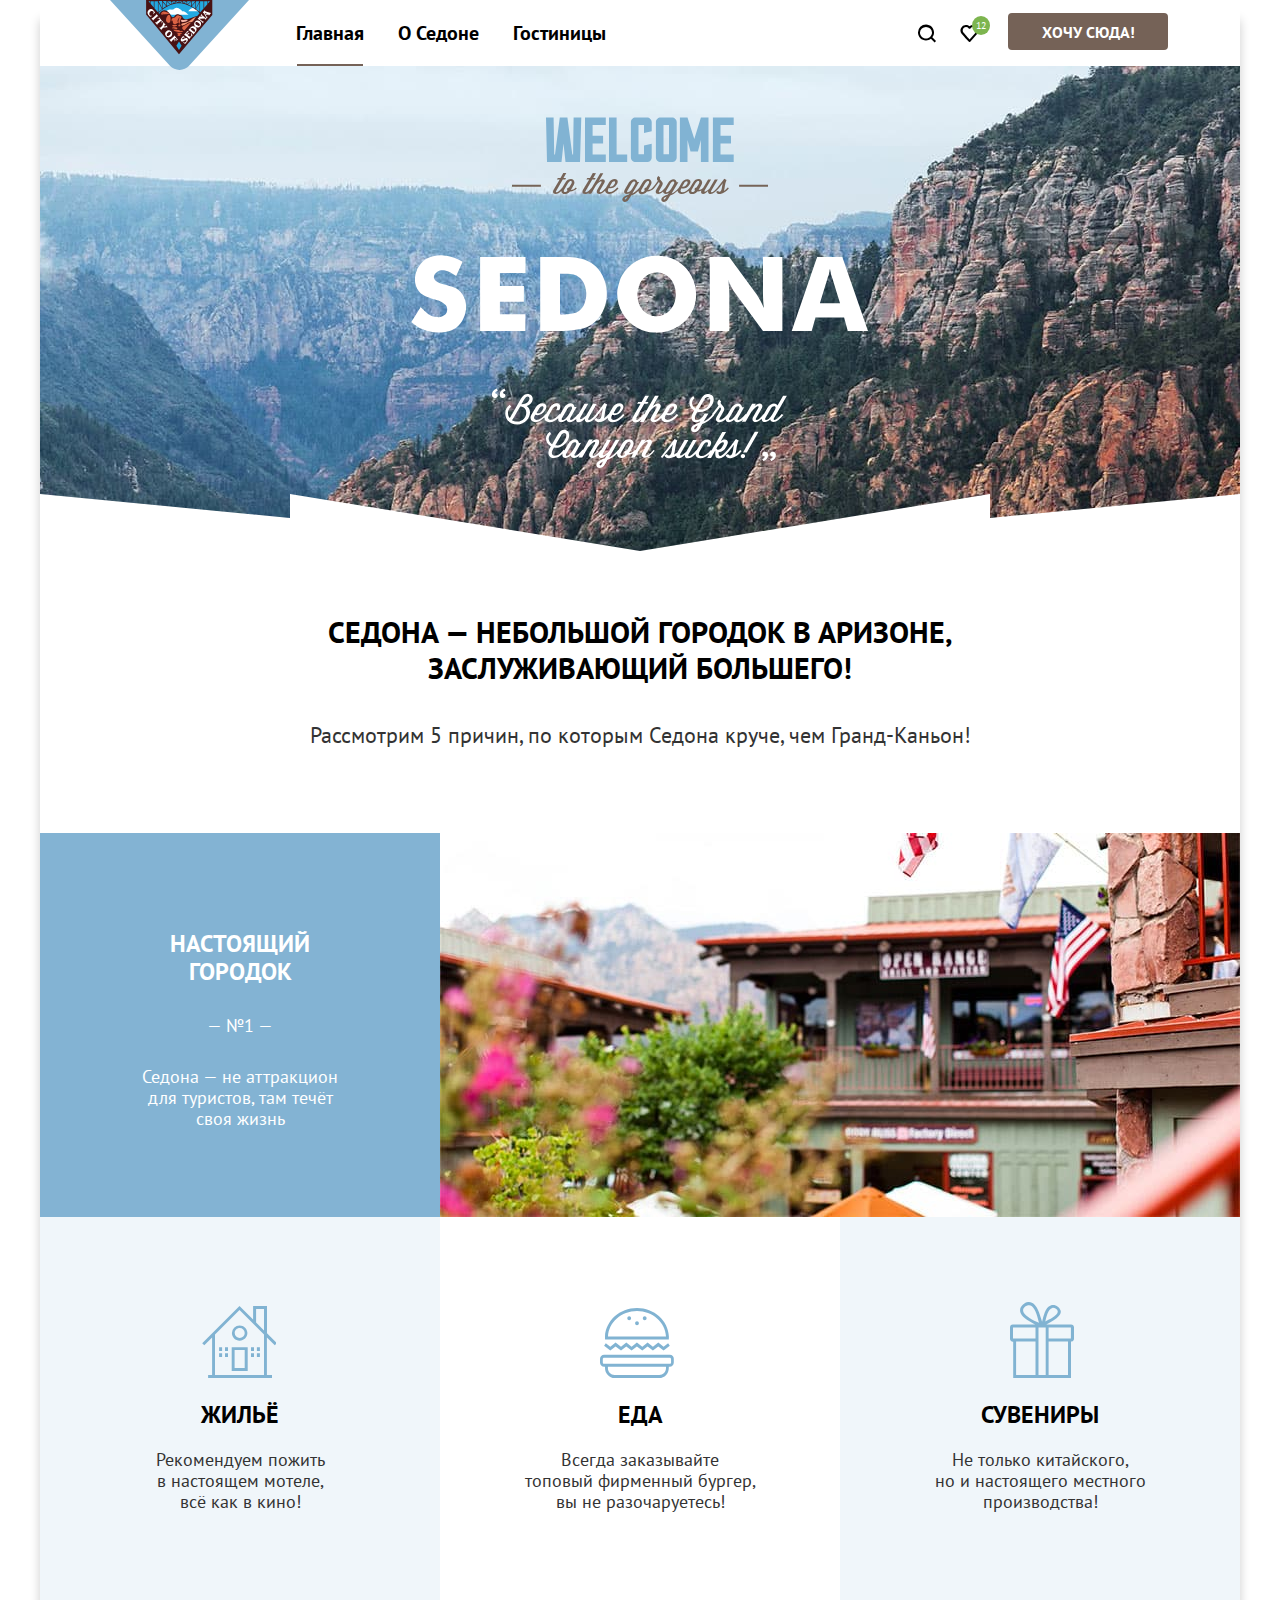
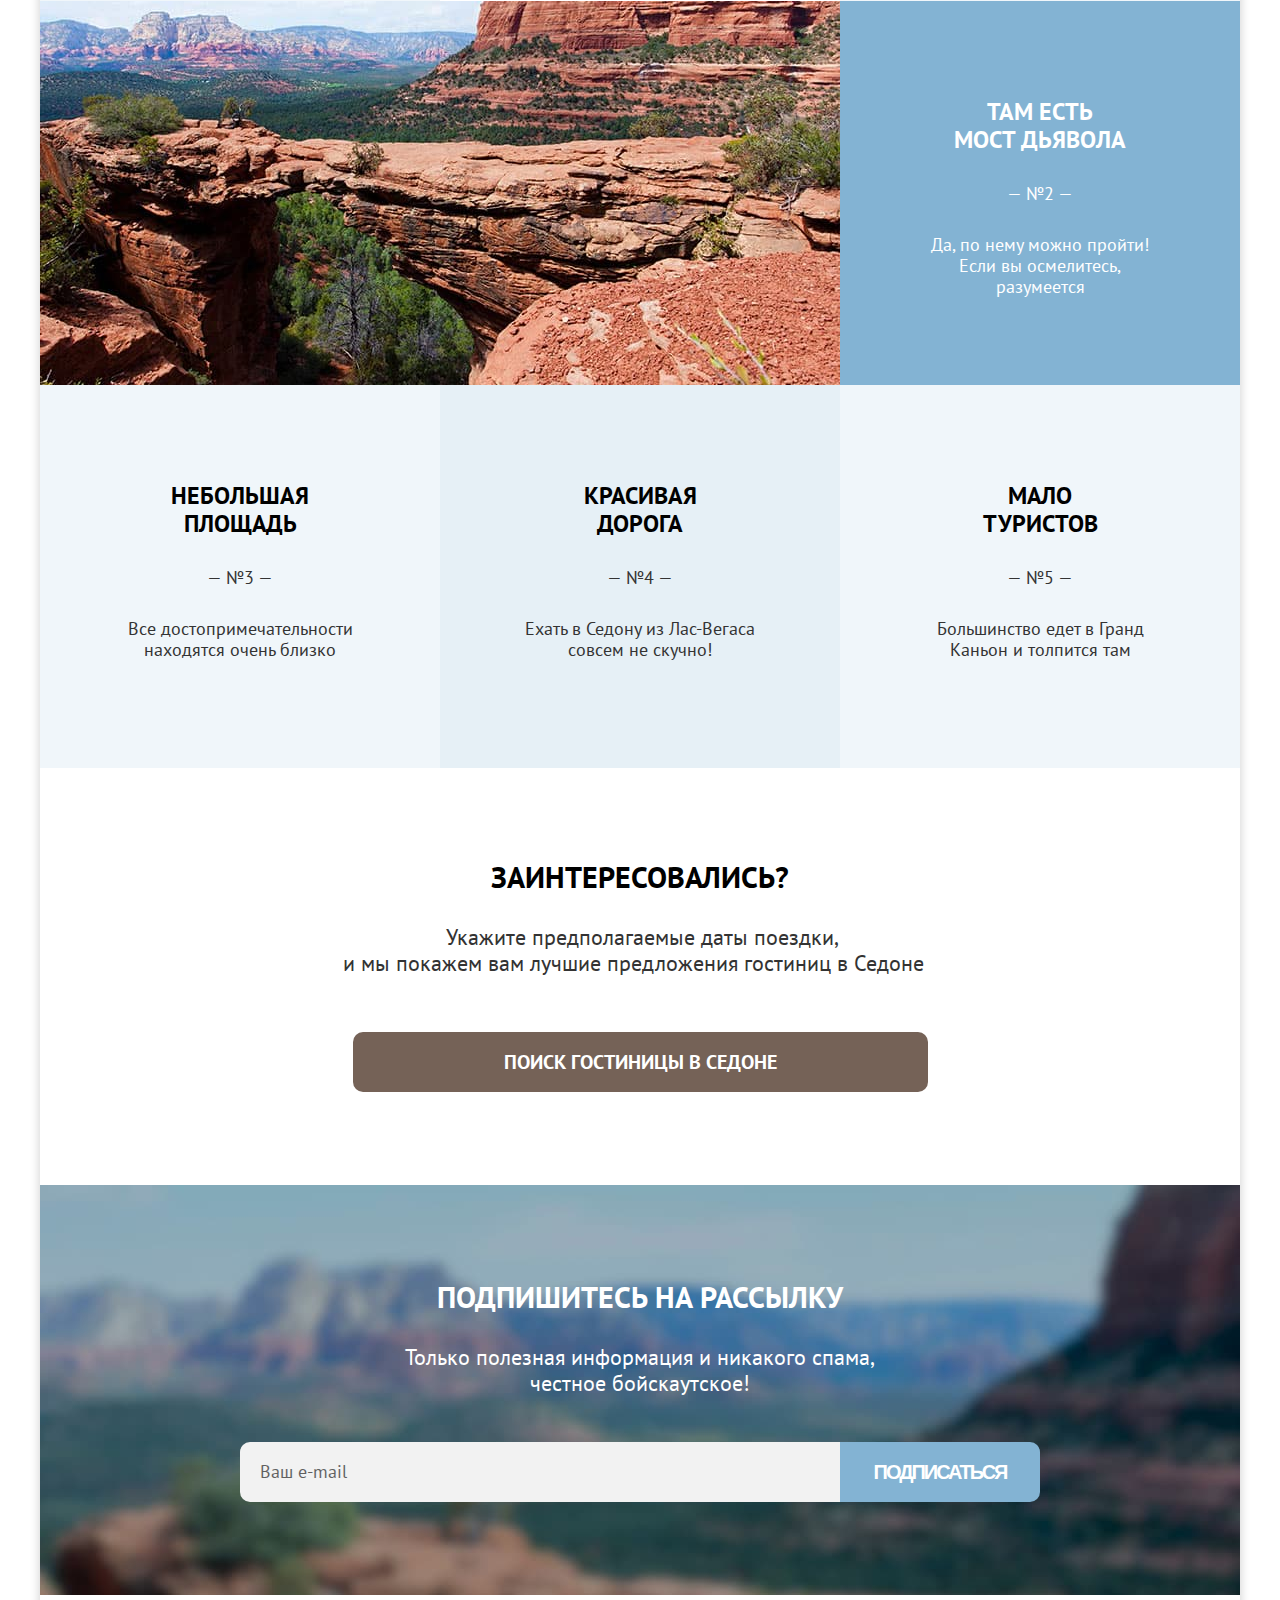
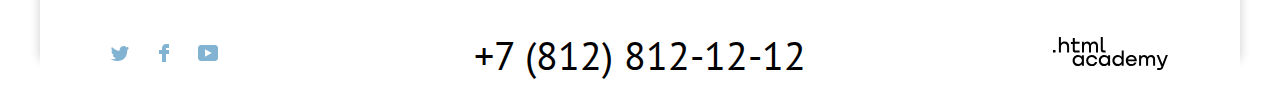
==== commit 6fc9f29d: "ДЗ№8: Добавляет исправления на внутренней и внешней странице." ====
--- a/index.html
+++ b/index.html
@@ -3,170 +3,231 @@
   <head>
     <meta charset="utf-8">
     <title>Туристический город Седона</title>
+    <link rel="icon" type="image/png" sizes="32x32" href="./images/favicon32x32.png">
     <link rel="stylesheet" href="styles/styles.css">
   </head>
   <body>
-    <header class="main-header">
-      <link rel="icon" href="favicon.ico">
-      <nav class="navigation">
-        <a class="navigation-logo">
-          <img class="main-header-logo" src="./images/header/logo.svg" width="139" height="70" alt="Логотип сайта города Седоны.">
-        </a>
-        <ul class="navigation-list">
-          <li class="navigation-item">
-            <a class="navigation-link navigation-link-current">Главная</a>
-          </li>
-          <li class="navigation-item">
-            <a class="navigation-link" href="#">О Седоне</a>
-          </li>
-          <li class="navigation-item">
-            <a class="navigation-link" href="catalog.html">Гостиницы</a>
-          </li>
-        </ul>
-        <ul class="navigation-list navigation-user">
-          <li class="navigation-item">
-            <a class="navigation-link" href="#" >
-              <svg class="navigation-icon" aria-hidden="true" focusable="false" width="20" height="19" viewBox="0 0 20 19" fill="currentColor" xmlns="http://www.w3.org/2000/svg"><path d="m19.03 17.05-3.71-3.7c1-1.3 1.7-3 1.7-4.9 0-4.4-3.61-8-8.02-8a8.12 8.12 0 0 0-8.03 8.1c0 4.4 3.61 8 8.03 8 1.8 0 3.5-.6 4.91-1.7l3.71 3.7 1.4-1.5ZM9 14.55c-3.31 0-6.02-2.7-6.02-6a6.03 6.03 0 0 1 12.03 0c0 3.3-2.7 6-6.01 6Z"/></svg>
-              <span class="visually-hidden">Поиск.</span>
-            </a>
-          </li>
-          <li class="navigation-item">
-            <a class="navigation-link" href="#">
-              <svg class="navigation-icon" aria-hidden="true" focusable="false" width="19" height="17" viewBox="0 0 19 17" fill="currentColor" xmlns="http://www.w3.org/2000/svg"><path d="M9.44 17c-.3 0-.6-.1-.8-.4-5.41-6.1-6.72-7.5-7.02-7.9A5.4 5.4 0 0 1 6.03 0c1.3 0 2.51.5 3.51 1.3a5.47 5.47 0 0 1 9.03 4.1c0 1.3-.5 2.5-1.3 3.4l-7.02 7.9c-.2.2-.4.3-.8.3ZM3.43 7.5c.3.4 3.5 4 6.11 6.9l6.22-7c.5-.5.7-1.2.7-2 0-1.8-1.5-3.3-3.3-3.3-1 0-2.01.5-2.71 1.3-.3.3-.6.4-.9.4-.3 0-.6-.2-.8-.4a3.7 3.7 0 0 0-2.72-1.3c-1.8 0-3.3 1.5-3.3 3.3-.1.9.3 1.6.7 2.1-.1 0-.1 0 0 0Z"/></svg>
-              <span class="visually-hidden">Избранное.</span>
-              <span class="favorite-number"></span>
-            </a>
-          </li>
-          <li class="navigation-item">
-            <a class="button navigation-link" href="#search">Хочу сюда!</a>
-          </li>
-        </ul>
-      </nav>
-    </header>
-    <main class=" main-index main-container">
-      <div class="page-container">
-        <section class="promo">
-          <h1 class="visually-hidden">Добро пожаловать в великолепный город Седона.</h1>
-          <img class="welcome" src="./images/welcome.svg" width="458" height="352" alt="Добро пожаловать в великолепный город Седона.">
-          <svg width="1200" height="57" fill="none" xmlns="http://www.w3.org/2000/svg"><path d="M0 57V0l250 24V0l350 57L950 0v24l250-24v57H0Z" fill="#fff"/></svg>
-        </section>
-        <section class="slogan">
-          <h2 class="slogan-title">Седона &ndash; небольшой городок в Аризоне, заслуживающий&nbsp;большего!</h2>
-          <p class="slogan-subtitle">Рассмотрим 5 причин, по которым Седона круче, чем Гранд-Каньон!</p>
-        </section>
-        <section class="advantages">
-          <h2 class="visually-hidden">Преимущества</h2>
-          <ul class="advantages-list">
-            <li class="advantages-item-wrapper">
-              <div class="advantages-item advantages-item-white">
-                <h3 class="advantages-title">Настоящий городок</h3>
-                <p class="advantages-number">&#8212; &#8470;1 &#8212;</p>
-                <p class="advantages-description">Седона — не аттракцион для&nbsp;туристов, там течёт своя&nbsp;жизнь</p>
-              </div>
-              <img class="town" src="./images/advantages/town.jpg" width="800" height="384" alt="Улицы Седоны.">
-              <ul class="advantages-subitems">
-                <li class="advantages-subitem">
-                  <b class="advantages-title house">Жильё</b>
-                  <p class="advantages-description">Рекомендуем пожить в настоящем мотеле, всё&nbsp;как&nbsp;в&nbsp;кино!</p>
+    <div class="main-box-shadow">
+      <header class="main-header">
+        <nav class="navigation">
+          <a class="navigation-logo">
+            <img class="main-header-logo" src="./images/header/logo.svg" width="139" height="70" alt="Логотип сайта города Седоны.">
+          </a>
+          <ul class="navigation-list">
+            <li class="navigation-item">
+              <a class="navigation-link navigation-link-current">Главная</a>
+            </li>
+            <li class="navigation-item">
+              <a class="navigation-link" href="#">О Седоне</a>
+            </li>
+            <li class="navigation-item">
+              <a class="navigation-link" href="catalog.html">Гостиницы</a>
+            </li>
+          </ul>
+          <ul class="navigation-list navigation-user">
+            <li class="navigation-item">
+              <a class="navigation-link" href="#" >
+                <svg class="navigation-icon" aria-hidden="true" focusable="false" width="20" height="19" viewBox="0 0 20 19" fill="currentColor" xmlns="http://www.w3.org/2000/svg"><path d="m19.03 17.05-3.71-3.7c1-1.3 1.7-3 1.7-4.9 0-4.4-3.61-8-8.02-8a8.12 8.12 0 0 0-8.03 8.1c0 4.4 3.61 8 8.03 8 1.8 0 3.5-.6 4.91-1.7l3.71 3.7 1.4-1.5ZM9 14.55c-3.31 0-6.02-2.7-6.02-6a6.03 6.03 0 0 1 12.03 0c0 3.3-2.7 6-6.01 6Z"/></svg>
+                <span class="visually-hidden">Поиск.</span>
+              </a>
+            </li>
+            <li class="navigation-item">
+              <a class="navigation-link" href="#">
+                <svg class="navigation-icon" aria-hidden="true" focusable="false" width="19" height="17" viewBox="0 0 19 17" fill="currentColor" xmlns="http://www.w3.org/2000/svg"><path d="M9.44 17c-.3 0-.6-.1-.8-.4-5.41-6.1-6.72-7.5-7.02-7.9A5.4 5.4 0 0 1 6.03 0c1.3 0 2.51.5 3.51 1.3a5.47 5.47 0 0 1 9.03 4.1c0 1.3-.5 2.5-1.3 3.4l-7.02 7.9c-.2.2-.4.3-.8.3ZM3.43 7.5c.3.4 3.5 4 6.11 6.9l6.22-7c.5-.5.7-1.2.7-2 0-1.8-1.5-3.3-3.3-3.3-1 0-2.01.5-2.71 1.3-.3.3-.6.4-.9.4-.3 0-.6-.2-.8-.4a3.7 3.7 0 0 0-2.72-1.3c-1.8 0-3.3 1.5-3.3 3.3-.1.9.3 1.6.7 2.1-.1 0-.1 0 0 0Z"/></svg>
+                <span class="visually-hidden">Избранное.</span>
+                <span class="favorite-number">12</span>
+              </a>
+            </li>
+            <li class="navigation-item">
+              <a class="button navigation-link" href="#search">Хочу сюда!</a>
+            </li>
+          </ul>
+        </nav>
+      </header>
+      <main class=" main-index main-container">
+        <div class="page-container">
+          <section class="promo">
+            <h1 class="visually-hidden">Добро пожаловать в великолепный город Седона.</h1>
+            <img class="welcome" src="./images/welcome.svg" width="458" height="352" alt="Добро пожаловать в великолепный город Седона.">
+            <svg width="1200" height="57" fill="none" xmlns="http://www.w3.org/2000/svg"><path d="M0 57V0l250 24V0l350 57L950 0v24l250-24v57H0Z" fill="#fff"/></svg>
+          </section>
+          <section class="slogan">
+            <h2 class="slogan-title">Седона &mdash; небольшой городок в Аризоне, заслуживающий&nbsp;большего!</h2>
+            <p class="slogan-subtitle">Рассмотрим 5 причин, по которым Седона круче, чем Гранд-Каньон!</p>
+          </section>
+          <section class="advantages">
+            <h2 class="visually-hidden">Преимущества</h2>
+            <ul class="advantages-list">
+              <li class="advantages-item-wrapper">
+                <div class="advantages-item advantages-item-white">
+                  <h3 class="advantages-title">Настоящий городок</h3>
+                  <p class="advantages-number">&#8212; &#8470;1 &#8212;</p>
+                  <p class="advantages-description">Седона — не аттракцион для&nbsp;туристов, там течёт своя&nbsp;жизнь</p>
+                </div>
+                <img class="town" src="./images/advantages/town.jpg" width="800" height="384" alt="Улицы Седоны.">
+                <ul class="advantages-subitems">
+                  <li class="advantages-subitem">
+                    <b class="advantages-title house">Жильё</b>
+                    <p class="advantages-description">Рекомендуем пожить в&nbsp;настоящем мотеле, всё&nbsp;как&nbsp;в&nbsp;кино!</p>
+                  </li>
+                  <li class="advantages-subitem">
+                    <b class="advantages-title meal">Еда</b>
+                    <p class="advantages-description">Всегда заказывайте топовый&nbsp;фирменный бургер, вы не разочаруетесь!</p>
+                  </li>
+                  <li class="advantages-subitem">
+                    <b class="advantages-title souvenirs">Сувениры</b>
+                    <p class="advantages-description">Не только китайского, но&nbsp;и&nbsp;настоящего местного производства!</p>
+                  </li>
+                </ul>
+              </li>
+              <li class="advantages-item-wrapper">
+                <img class="bridge" src="./images/advantages/bridge.jpg" width="800" height="384" alt="Мост дьявола.">
+                <div class="advantages-item advantages-item-white">
+                  <h3 class="advantages-title">Там есть мост&nbsp;дьявола</h3>
+                  <p class="advantages-number">&#8212; &#8470;2 &#8212;</p>
+                  <p class="advantages-description">Да, по нему можно пройти!Если&nbsp;вы осмелитесь,<br>pазумеется</p>
+                </div>
+              </li>
+              <li class="advantages-item-wrapper">
+                <div class="advantages-item">
+                  <h3 class="advantages-title">Небольшая площадь</h3>
+                  <p class="advantages-number">&#8212; &#8470;3 &#8212;</p>
+                  <p class="advantages-description">Все&nbsp;достопримечательности находятся очень близко</p>
+                </div>
+              </li>
+              <li class="advantages-item-wrapper">
+                <div class="advantages-item advantages-item-black">
+                  <h3 class="advantages-title">Красивая дорога</h3>
+                  <p class="advantages-number">&#8212; &#8470;4 &#8212;</p>
+                  <p class="advantages-description">Ехать в Седону из Лас-Вегаса совсем не скучно!</p>
+                </div>
+              </li>
+              <li class="advantages-item-wrapper">
+                <div class="advantages-item">
+                  <h3 class="advantages-title">Мало туристов</h3>
+                  <p class="advantages-number">&#8212; &#8470;5 &#8212;</p>
+                  <p class="advantages-description">Большинство&nbsp;едет&nbsp;в&nbsp;Гранд Каньон и толпится там</p>
+                </div>
+              </li>
+            </ul>
+          </section>
+          <div class="index-column">
+            <section class ="hotel-search">
+              <h2 class ="visually-hidden">Поиск гостиницы.</h2>
+              <b class="hotel-search-title" id="search">Заинтересовались?</b>
+              <p class ="hotel-search-desciption">Укажите предполагаемые даты поездки,<br>и мы покажем вам лучшие предложения гостиниц в Седоне</p>
+              <a class="button hotel-search" href="catalog.html">Поиск гостиницы в Седоне</a>
+            </section>
+            <section class="subscribe">
+              <h2 class="subscribe-title">Подпишитесь на рассылку</h2>
+              <p class="subscribe-subtitle">Только полезная информация и никакого спама, <br> честное бойскаутское!</p>
+              <form class="subscribe-form" action="https://echo.htmlacademy.ru" method="post">
+                <label class ="visually-hidden" for="subscribe-email">Ваш e-mail.</label>
+                <input class="subscribe-email error" type="email" name="subscribe-email" id="subscribe-email" placeholder="Ваш e-mail">
+                <button class="button subscribe-form-button" type="submit">Подписаться</button>
+              </form>
+            </section>
+          </div>
+        </div>
+      </main>
+      <footer class="main-footer">
+        <div class="main-footer-container">
+          <div class="footer-information">
+            <section class="footer-social">
+              <h2 class="visually-hidden">Социальные сети.</h2>
+              <ul class="footer-social-list">
+                <li class="footer-social-item">
+                  <a class="footer-social-link" href="https://twitter.com/htmlacademy_ru">
+                    <svg class="social-icon" width="18" height="15" viewBox="0 0 18 15" fill="none" xmlns="http://www.w3.org/2000/svg"><g clip-path="url(#a)"><path d="M11.6.2c1.8-.5 3.2.3 3.8 1.2.7-.2 1.4-.5 2.1-.7 0 .9-.6 1.5-.9 1.8.7.1 1.4-.6 1.4-.6-.2 1-1.1 1.8-1.7 2C16.1 10.7 13 15.1 5.7 15h-.5c-.4 0-4.4-.5-5.2-1.9 2.4.2 4.1-.4 5-1.2-1-.3-2.9-.4-3.2-2.9.4.1.6.2 1.3.1C1.8 8.3.4 7.5.5 5.3c.3.3 1.1.5 1.4.5C1.1 5.6-.2 2.5.9.9c1.9 1.9 4 3.6 7.6 3.8C8.7 2.3 9.7.8 11.6.2Z"/></g><defs><clipPath id="a"><path fill="#fff" d="M0 0h18v15H0z"/></clipPath></defs></svg>
+                    <span class="visually-hidden">Тwitter</span>
+                  </a>
                 </li>
-                <li class="advantages-subitem">
-                  <b class="advantages-title meal">Еда</b>
-                  <p class="advantages-description">Всегда заказывайте топовый фирменный бургер, вы&nbsp;не&nbsp;разочаруетесь!</p>
+                <li class="footer-social-item">
+                  <a class="footer-social-link" href="https://www.facebook.com/htmlacademy">
+                    <svg class="social-icon" width="10" height="18" viewBox="0 0 10 18" fill="none" xmlns="http://www.w3.org/2000/svg"><path d="M7 0C4.8 0 3 1.8 3 4v2H0v4h3v8h4v-8h3V6H7V4h3V0H7Z"/></svg>
+                    <span class="visually-hidden">Facebook</span>
+                  </a>
                 </li>
-                <li class="advantages-subitem">
-                  <b class="advantages-title souvenirs">Сувениры</b>
-                  <p class="advantages-description">Не только китайского, но&nbsp;и&nbsp;настоящего местного производства!</p>
+                <li class="footer-social-item">
+                  <a class="footer-social-link" href="https://www.youtube.com/c/HTMLAcademyRUS">
+                    <svg class="social-icon" width="20" height="16" viewBox="0 0 20 16" fill="none" xmlns="http://www.w3.org/2000/svg"><path d="M17 0H2.9C1.2 0 0 1.5 0 3.2v9.5C0 14.5 1.2 16 2.9 16h14.3c1.5 0 2.9-1.5 2.9-3.2V3.2C19.9 1.5 18.7 0 17 0ZM7 11.8V4.2L13.7 8 7 11.8Z"/></svg>
+                    <span class="visually-hidden">Youtube</span>
+                  </a>
                 </li>
               </ul>
-            </li>
-            <li class="advantages-item-wrapper">
-              <img class="bridge" src="./images/advantages/bridge.jpg" width="800" height="384" alt="Мост дьявола.">
-              <div class="advantages-item advantages-item-white">
-                <h3 class="advantages-title">Там есть мост дьявола</h3>
-                <p class="advantages-number">&#8212; &#8470;2 &#8212;</p>
-                <p class="advantages-description">Да, по нему можно пройти!Если вы осмелитесь,<br>pазумеется</p>
+            </section>
+            <section class="footer-contacts">
+              <h2 class="visually-hidden">Контакты.</h2>
+              <a class="footer-contacts-phone" href="tel:88128121212">+7 (812) 812-12-12</a>
+            </section>
+            <section class="footer-htmlacademy">
+              <h2 class="visually-hidden">HTML Academy.</h2>
+              <a class="footer-htmlacademy-link" href="https://htmlacademy.ru">
+                <svg class="htmlacademy-icon" width="115" height="34" viewBox="0 0 115 34" fill="none" xmlns="http://www.w3.org/2000/svg"><path d="M0 12.9v2.6h2.5v-2.6H0ZM11.6 4.5c-1.6 0-2.8.7-3.6 1.7h-.1V0h-2v15.5h2v-5.3c0-2.1 1.3-3.6 3.3-3.6 1.8 0 2.9 1.4 2.9 3.2v5.7h2V9.4c.1-3-1.8-4.9-4.5-4.9ZM26.6 4.8h-4.8V1.1h-2v3.8h-1.9v2h1.9v6c0 1.7 1 2.7 2.7 2.7h4.1v-2h-3.7c-.7 0-1.1-.4-1.1-1.1V6.8h4.8v-2ZM41.1 4.6c-1.6 0-2.9.8-3.5 2.1h-.1c-.6-1.2-1.8-2.1-3.4-2.1-1.4 0-2.5.8-3.1 1.8h-.1V4.8H29v10.6h2V10c0-2 1-3.5 2.6-3.5 1.5 0 2.4 1 2.4 2.6v6.3h2V9.8c0-2.4 1.4-3.3 2.6-3.3 1.5 0 2.4 1 2.4 2.6v6.3h2V8.9c.1-2.5-1.4-4.3-3.9-4.3ZM47.8 12.7c0 1.7 1 2.7 2.8 2.7h2v-2h-1.7c-.7 0-1.1-.4-1.1-1.1V0h-2v12.7ZM28.9 19.7c-.9-1.1-2.2-1.8-3.9-1.8-3.1 0-5.4 2.3-5.4 5.6s2.3 5.6 5.4 5.6c1.8 0 3-.8 3.8-1.9h.1v1.6h2V18.2h-2v1.5Zm-3.6 7.4c-2.2 0-3.6-1.6-3.6-3.6s1.4-3.6 3.6-3.6 3.6 1.6 3.6 3.6c0 1.9-1.4 3.6-3.6 3.6ZM44.2 22c-.5-2.4-2.6-4.1-5.4-4.1a5.4 5.4 0 0 0-5.6 5.6c0 3.1 2.2 5.6 5.6 5.6 2.8 0 4.9-1.8 5.4-4.2h-2.1a3.4 3.4 0 0 1-3.3 2.3c-2.2 0-3.6-1.6-3.6-3.6s1.4-3.6 3.6-3.6c1.6 0 2.8 1 3.3 2.2h2.1V22ZM55.1 19.7c-.9-1.1-2.2-1.8-3.9-1.8-3.1 0-5.4 2.3-5.4 5.6s2.3 5.6 5.4 5.6c1.8 0 3-.8 3.8-1.9h.1v1.6h2V18.2h-2v1.5Zm-3.6 7.4c-2.2 0-3.6-1.6-3.6-3.6s1.4-3.6 3.6-3.6 3.6 1.6 3.6 3.6c0 1.9-1.5 3.6-3.6 3.6ZM68.7 19.8c-.9-1.1-2.2-1.9-3.9-1.9-3.1 0-5.4 2.3-5.4 5.6s2.2 5.6 5.4 5.6c1.7 0 3-.8 3.8-1.8h.1v1.5h2V13.4h-2v6.4Zm-3.6 7.3c-2.2 0-3.6-1.6-3.6-3.6s1.4-3.6 3.6-3.6 3.6 1.6 3.6 3.6c-.1 2-1.5 3.6-3.6 3.6ZM78.3 17.9c-3.3 0-5.5 2.5-5.5 5.6 0 3 2.1 5.6 5.5 5.6 2.5 0 4.5-1.3 5.2-3.6h-2.1c-.5 1-1.6 1.6-3 1.6-1.9 0-3.3-1.3-3.4-2.9h8.8c.2-3.6-2-6.3-5.5-6.3Zm0 1.9c1.7 0 3 1 3.3 2.6h-6.5c.3-1.5 1.5-2.6 3.2-2.6ZM98.2 17.9c-1.6 0-2.9.8-3.6 2h-.1c-.6-1.2-1.8-2-3.4-2-1.4 0-2.5.7-3.1 1.8v-1.5h-1.9v10.6h2v-5.4c0-2 1-3.4 2.6-3.5 1.5 0 2.4 1 2.4 2.6v6.3h2v-5.6c0-2.4 1.4-3.3 2.6-3.3 1.5 0 2.4 1 2.4 2.6v6.3h2v-6.5c.1-2.6-1.4-4.4-3.9-4.4ZM109.4 27l-3.6-8.9h-2.2l4.8 11.6c-.3.9-.7 1.2-1.7 1.2h-2.5v2h2.5c1.8 0 2.8-.8 3.5-2.6l4.7-12.2h-2.1l-3.4 8.9Z"/></svg>
+              </a>
+            </section>
+          </div>
+        </div>
+      </footer>
+    </div>
+    <div class="modal-conteiner modal-container-close">
+      <div class="modal modal-search">
+        <button class="modal-close-button" type="button">
+          <svg class="modal-close-icon" width="13" height="13" viewBox="0 0 13 13" xmlns="http://www.w3.org/2000/svg"><path d="M13 1.2 11.8 0 6.5 5.3 1.2 0 0 1.2l5.3 5.3L0 11.8 1.2 13l5.3-5.3 5.3 5.3 1.2-1.2-5.3-5.3L13 1.2Z"/></svg>
+          <span class="visually-hidden">Закрыть</span>
+        </button>
+        <section class="modal-content">
+          <h2 class="modal-title">Поиск гостиницы в Седоне</h2>
+          <form class="appointment-form" action="https://echo.htmlacademy.ru/" method="post">
+            <div class="field-group appointment-form-date">
+              <label for="arrival-date">Дата заезда:</label>
+              <input class="field field-invalid field-error" type="text" id="arrival-date" name="arrival-date" value="27 апреля 2020">
+              <a class="calendar" href="#"></a>
+            </div>
+            <span class="subfield-text invalid-text">Мы не можем отправить вас в прошлое.</span>
+            <div class="field-group appointment-form-date">
+              <label for="departure-date">Дата выезда:</label>
+              <input class="field field-valid" type="text" id="departure-date" name="departure-date" value="1 сентября 2021">
+              <a class="calendar" href="#"></a>
+            </div>
+            <span class="subfield-text valid-text">На эти даты есть свободные номера. Пока есть.</span>
+            <section class="field-group-wrapper">
+              <div class="field-group form-adults-number">
+                <label for="adults-number">Взрослые:</label>
+                <p class="field-button-complex">
+                  <button class="button-minus" type="button">
+                    <svg class="icon-minus" width="13" height="1" viewBox="0 0 13 1" xmlns="http://www.w3.org/2000/svg"><path d="M0 0v1h13V0H0Z"/></svg>
+                  </button>
+                  <input class="field" type="text" id="adults-number" name="adults-number" value="2">
+                  <button class="button-plus" type="button">
+                    <svg class="icon-plus" width="13" height="13" viewBox="0 0 13 13" xmlns="http://www.w3.org/2000/svg"><path d="M13 6H7V0H6v6H0v1h6v6h1V7h6V6Z"/></svg>
+                  </button>
+                </p>
               </div>
-            </li>
-            <li class="advantages-item-wrapper">
-              <div class="advantages-item">
-                <h3 class="advantages-title">Небольшая площадь</h3>
-                <p class="advantages-number">&#8212; &#8470;3 &#8212;</p>
-                <p class="advantages-description">Все&nbsp;достопримечательности находятся очень близко</p>
+              <div class="field-group form-children-number">
+                <label for="children-number">Дети:</label>
+                  <span class="tooltip">
+                    <button class="tooltip-toggle" type="button" aria-labelledby="tooltip-label">
+                      <svg class="tooltip-icon" width="1" height="9" viewBox="0 0 1 9" fill="none" xmlns="http://www.w3.org/2000/svg"><g clip-path="url(#a)" fill="#fff"><path d="M0 9h1V3H0v6ZM1 0H0v1h1V0Z"/></g><defs><clipPath id="a"><path fill="#fff" d="M0 0h1v9H0z"/></clipPath></defs></svg>
+                    </button>
+                    <span class="tooltip-text" role="tooltip" id="tooltip-label">Укажите количество детей, которые будут с вами,возраст которых от 6 до 18 лет. Дети до 6 лет размещаются бесплатно.
+                    </span>
+                  </span>
+                <p class="field-button-complex">
+                  <button class="button-minus" type="button">
+                    <svg class="icon-minus" width="13" height="1" viewBox="0 0 13 1" xmlns="http://www.w3.org/2000/svg"><path d="M0 0v1h13V0H0Z"/></svg>
+                  </button>
+                  <input class="field" type="text" id="children-number" name="children-number" value="1">
+                  <button class="button-plus" type="button">
+                    <svg class="icon-plus" width="13" height="13" viewBox="0 0 13 13" xmlns="http://www.w3.org/2000/svg"><path d="M13 6H7V0H6v6H0v1h6v6h1V7h6V6Z"/></svg>
+                  </button>
+                </p>
               </div>
-            </li>
-            <li class="advantages-item-wrapper">
-              <div class="advantages-item advantages-item-black">
-                <h3 class="advantages-title">Красивая дорога</h3>
-                <p class="advantages-number">&#8212; &#8470;4 &#8212;</p>
-                <p class="advantages-description">Ехать в Седону из Лас-Вегаса совсем не скучно!</p>
-              </div>
-            </li>
-            <li class="advantages-item-wrapper">
-              <div class="advantages-item">
-                <h3 class="advantages-title">Мало туристов</h3>
-                <p class="advantages-number">&#8212; &#8470;5 &#8212;</p>
-                <p class="advantages-description">Большинство&nbsp;едет&nbsp;в&nbsp;Гранд Каньон и толпится там</p>
-              </div>
-            </li>
-          </ul>
+            </section>
+            <button class="button modal-search-button" type="submit">Найти</button>
+          </form>
         </section>
-        <div class="index-column">
-          <section class ="hotel-search">
-            <h2 class ="visually-hidden">Поиск гостиницы.</h2>
-            <b class="hotel-search-title" id="search">Заинтересовались?</b>
-            <p class ="hotel-search-desciption">Укажите предполагаемые даты поездки, <br> и мы покажем вам лучшие предложения гостиниц в Седоне</p>
-            <a class="button hotel-search" href="catalog.html">Поиск гостиницы в Седоне</a>
-          </section>
-          <section class="subscribe">
-            <h2 class="subscribe-title">Подпишитесь на рассылку</h2>
-            <p class="subscribe-subtitle">Только полезная информация и никакого спама, <br> честное бойскаутское!</p>
-            <form class="subscribe-form" action="https://echo.htmlacademy.ru" method="post">
-              <label class ="visually-hidden" for="subscribe-email">Ваш e-mail.</label>
-              <input class="subscribe-email" type="email" name="subscribe-email" id="subscribe-email" value="" placeholder="Ваш e-mail">
-              <button class="button subscribe-form-button" type="submit">Подписаться</button>
-            </form>
-          </section>
-        </div>
       </div>
-    </main>
-    <footer class="main-footer">
-      <div class="main-footer-container">
-        <div class="footer-information">
-          <section class="footer-social">
-            <h2 class="visually-hidden">Социальные сети.</h2>
-            <ul class="footer-social-list">
-              <li class="footer-social-item">
-                <a class="footer-social-link" href="https://twitter.com/htmlacademy_ru">
-                  <svg class="social-icon" width="18" height="15" viewBox="0 0 18 15" fill="none" xmlns="http://www.w3.org/2000/svg"><g clip-path="url(#a)"><path d="M11.6.2c1.8-.5 3.2.3 3.8 1.2.7-.2 1.4-.5 2.1-.7 0 .9-.6 1.5-.9 1.8.7.1 1.4-.6 1.4-.6-.2 1-1.1 1.8-1.7 2C16.1 10.7 13 15.1 5.7 15h-.5c-.4 0-4.4-.5-5.2-1.9 2.4.2 4.1-.4 5-1.2-1-.3-2.9-.4-3.2-2.9.4.1.6.2 1.3.1C1.8 8.3.4 7.5.5 5.3c.3.3 1.1.5 1.4.5C1.1 5.6-.2 2.5.9.9c1.9 1.9 4 3.6 7.6 3.8C8.7 2.3 9.7.8 11.6.2Z"/></g><defs><clipPath id="a"><path fill="#fff" d="M0 0h18v15H0z"/></clipPath></defs></svg>
-                  <span class="visually-hidden">Тwitter</span>
-                </a>
-              </li>
-              <li class="footer-social-item">
-                <a class="footer-social-link" href="https://www.facebook.com/htmlacademy">
-                  <svg class="social-icon" width="10" height="18" viewBox="0 0 10 18" fill="none" xmlns="http://www.w3.org/2000/svg"><path d="M7 0C4.8 0 3 1.8 3 4v2H0v4h3v8h4v-8h3V6H7V4h3V0H7Z"/></svg>
-                  <span class="visually-hidden">Facebook</span>
-                </a>
-              </li>
-              <li class="footer-social-item">
-                <a class="footer-social-link" href="https://www.youtube.com/c/HTMLAcademyRUS">
-                  <svg class="social-icon" width="20" height="16" viewBox="0 0 20 16" fill="none" xmlns="http://www.w3.org/2000/svg"><path d="M17 0H2.9C1.2 0 0 1.5 0 3.2v9.5C0 14.5 1.2 16 2.9 16h14.3c1.5 0 2.9-1.5 2.9-3.2V3.2C19.9 1.5 18.7 0 17 0ZM7 11.8V4.2L13.7 8 7 11.8Z"/></svg>
-                  <span class="visually-hidden">Youtube</span>
-                </a>
-              </li>
-            </ul>
-          </section>
-          <section class="footer-contacts">
-            <h2 class="visually-hidden">Контакты.</h2>
-            <a class="footer-contacts-phone" href="tel:88128121212">+7 (812) 812-12-12</a>
-          </section>
-          <section class="footer-htmlacademy">
-            <h2 class="visually-hidden">HTML Academy.</h2>
-            <a class="footer-htmlacademy-link" href="https://htmlacademy.ru">
-              <svg class="htmlacademy-icon" width="115" height="34" viewBox="0 0 115 34" fill="none" xmlns="http://www.w3.org/2000/svg"><path d="M0 12.9v2.6h2.5v-2.6H0ZM11.6 4.5c-1.6 0-2.8.7-3.6 1.7h-.1V0h-2v15.5h2v-5.3c0-2.1 1.3-3.6 3.3-3.6 1.8 0 2.9 1.4 2.9 3.2v5.7h2V9.4c.1-3-1.8-4.9-4.5-4.9ZM26.6 4.8h-4.8V1.1h-2v3.8h-1.9v2h1.9v6c0 1.7 1 2.7 2.7 2.7h4.1v-2h-3.7c-.7 0-1.1-.4-1.1-1.1V6.8h4.8v-2ZM41.1 4.6c-1.6 0-2.9.8-3.5 2.1h-.1c-.6-1.2-1.8-2.1-3.4-2.1-1.4 0-2.5.8-3.1 1.8h-.1V4.8H29v10.6h2V10c0-2 1-3.5 2.6-3.5 1.5 0 2.4 1 2.4 2.6v6.3h2V9.8c0-2.4 1.4-3.3 2.6-3.3 1.5 0 2.4 1 2.4 2.6v6.3h2V8.9c.1-2.5-1.4-4.3-3.9-4.3ZM47.8 12.7c0 1.7 1 2.7 2.8 2.7h2v-2h-1.7c-.7 0-1.1-.4-1.1-1.1V0h-2v12.7ZM28.9 19.7c-.9-1.1-2.2-1.8-3.9-1.8-3.1 0-5.4 2.3-5.4 5.6s2.3 5.6 5.4 5.6c1.8 0 3-.8 3.8-1.9h.1v1.6h2V18.2h-2v1.5Zm-3.6 7.4c-2.2 0-3.6-1.6-3.6-3.6s1.4-3.6 3.6-3.6 3.6 1.6 3.6 3.6c0 1.9-1.4 3.6-3.6 3.6ZM44.2 22c-.5-2.4-2.6-4.1-5.4-4.1a5.4 5.4 0 0 0-5.6 5.6c0 3.1 2.2 5.6 5.6 5.6 2.8 0 4.9-1.8 5.4-4.2h-2.1a3.4 3.4 0 0 1-3.3 2.3c-2.2 0-3.6-1.6-3.6-3.6s1.4-3.6 3.6-3.6c1.6 0 2.8 1 3.3 2.2h2.1V22ZM55.1 19.7c-.9-1.1-2.2-1.8-3.9-1.8-3.1 0-5.4 2.3-5.4 5.6s2.3 5.6 5.4 5.6c1.8 0 3-.8 3.8-1.9h.1v1.6h2V18.2h-2v1.5Zm-3.6 7.4c-2.2 0-3.6-1.6-3.6-3.6s1.4-3.6 3.6-3.6 3.6 1.6 3.6 3.6c0 1.9-1.5 3.6-3.6 3.6ZM68.7 19.8c-.9-1.1-2.2-1.9-3.9-1.9-3.1 0-5.4 2.3-5.4 5.6s2.2 5.6 5.4 5.6c1.7 0 3-.8 3.8-1.8h.1v1.5h2V13.4h-2v6.4Zm-3.6 7.3c-2.2 0-3.6-1.6-3.6-3.6s1.4-3.6 3.6-3.6 3.6 1.6 3.6 3.6c-.1 2-1.5 3.6-3.6 3.6ZM78.3 17.9c-3.3 0-5.5 2.5-5.5 5.6 0 3 2.1 5.6 5.5 5.6 2.5 0 4.5-1.3 5.2-3.6h-2.1c-.5 1-1.6 1.6-3 1.6-1.9 0-3.3-1.3-3.4-2.9h8.8c.2-3.6-2-6.3-5.5-6.3Zm0 1.9c1.7 0 3 1 3.3 2.6h-6.5c.3-1.5 1.5-2.6 3.2-2.6ZM98.2 17.9c-1.6 0-2.9.8-3.6 2h-.1c-.6-1.2-1.8-2-3.4-2-1.4 0-2.5.7-3.1 1.8v-1.5h-1.9v10.6h2v-5.4c0-2 1-3.4 2.6-3.5 1.5 0 2.4 1 2.4 2.6v6.3h2v-5.6c0-2.4 1.4-3.3 2.6-3.3 1.5 0 2.4 1 2.4 2.6v6.3h2v-6.5c.1-2.6-1.4-4.4-3.9-4.4ZM109.4 27l-3.6-8.9h-2.2l4.8 11.6c-.3.9-.7 1.2-1.7 1.2h-2.5v2h2.5c1.8 0 2.8-.8 3.5-2.6l4.7-12.2h-2.1l-3.4 8.9Z"/></svg>
-            </a>
-          </section>
-        </div>
-      </div>
-    </footer>
+    </div>
   </body>
 </html>
--- a/styles/styles.css
+++ b/styles/styles.css
@@ -22,15 +22,23 @@
   display: flex;
   flex-direction: column;
   min-width: 1200px;
-  margin: 0 auto;
+  padding: 0;
+  margin: 0;
   min-height: 100%;
   font-family: "PT Sans", "Arial", sans-serif;
   font-size: 18px;
   line-height: 23px;
   color: #000000;
-  background-color: #FFFFFF;
-  box-shadow: -20px 0 10px -20px rgba(0, 0, 0, 0.2), 20px 0 10px -20px rgba(0, 0, 0, .2);
-}
+  background-color: #ffffff;
+}
+
+.main-box-shadow  {
+ width: 1200px;
+ padding: 0;
+ margin: 0 auto;
+ box-shadow: -20px 0 10px -20px rgba(0, 0, 0, 0.2), 20px 0 10px -20px rgba(0, 0, 0, 0.2);
+}
+
 
 .visually-hidden {
   position: absolute;
@@ -76,15 +84,16 @@
 }
 
 .navigation-user {
-  max-width: 295px;
+  max-width: 264px;
   margin-left: auto;
-  margin-right: 60px;
+  margin-right: 70px;
   padding: 0;
 }
 
 .navigation-user .navigation-link {
-  min-width: 20px;
-  min-height: 20px;
+  min-width: 18px;
+  min-height: 18px;
+  padding: 20px 12px;
 }
 
 .navigation-link {
@@ -104,10 +113,6 @@
   color: #756257;
 }
 
-.navigation-link:focus {
-  outline: none;
-}
-
 .navigation-link:active {
   color: rgba(117, 98, 87, 0.3);
 }
@@ -115,21 +120,11 @@
 .navigation-link-current::before {
   content: "";
   position: absolute;
-  right: 20px;
+  right: 18px;
   bottom: 0;
-  left: 20px;
+  left: 18px;
   height: 2px;
   background-color: #756257;
-}
-
-.navigation-link .active::before {
-  content: "";
-  position: absolute;
-  right: 20px;
-  bottom: 0;
-  left: 20px;
-  height: 2px;
-  background-color: #756257 ;
 }
 
 .navigation-icon {
@@ -142,21 +137,21 @@
   fill: #000000;
 }
 
-.favorite-number::after {
-  content: "12";
-  position: absolute;
+.favorite-number {
   display: block;
   box-sizing: content-box;
-  top: 11px;
-  right: 4px;
+  max-width: 20px;
+  max-height: 20px;
+  color:  #ffffff;
   font-size: 10px;
-  line-height: 2;
+  line-height: 13px;
   font-weight: 400;
-  color:  #FFFFFF;
-  width: 20px;
-  height: 20px;
+  padding: 3px 4px;
+  position: relative;
+  top: -8px;
+  right: -12px;
   border-radius: 50%;
-  background-color: #7DB54F;
+  background-color: #7db54f;
 }
 
 .navigation-link:hover .navigation-icon {
@@ -168,8 +163,8 @@
   opacity: 0.3;
 }
 
-.favorite-number:active:after {
-  color: #A4CB84;
+.favorite-number:active {
+  color: #a4cb84;
 }
 
 .main-container {
@@ -257,19 +252,11 @@
   background-color: rgba(131, 179, 211, 0.12);
 }
 
-.advantages-item-wrapper .town {
-  object-fit: cover;
-}
-
-.advantages-item-wrapper .bridge {
-  object-position: cover;
-}
-
 .advantages-title {
   font-size: 24px;
   line-height: 28px;
   font-weight: 700;
-  padding: 97px 100px 29px;
+  padding: 97px 110px 29px;
   margin: 0 auto;
   text-align: center;
   text-transform: uppercase;
@@ -287,12 +274,12 @@
 }
 
 .advantages-item-white {
-  color: #FFFFFF;
-  background-color: #83B3D3;
+  color: #ffffff;
+  background-color: #83b3d3;
 }
 
 .advantages-item-white .advantages-title {
-  color: #FFFFFF;
+  color: #ffffff;
 }
 
 .advantages-item-white .advantages-description {
@@ -318,7 +305,7 @@
 }
 
 .advantages-subitem:nth-child(even) {
-  background-color:  #FFFFFF;
+  background-color:  #ffffff;
 }
 
 .advantages-subitem {
@@ -386,28 +373,29 @@
 .hotel-search{
   text-align: center;
   color: #333333;
-  margin: 91px auto 93px;
+  margin: 91px auto 90px;
 }
 
 .hotel-search-title {
+  display: block;
   font-size: 30px;
   line-height: 36px;
   font-weight: 700;
-  letter-spacing: -1px;
   text-transform: uppercase;
   color: inherit;
-  padding: 0;
+  padding: 0 313px;
   margin: 0;
   color: #000000;
 }
 
 .hotel-search-desciption {
+  text-indent: 103px;
+  text-align: start;
   font-size: 22px;
   line-height: 26px;
   font-weight: 400;
-  letter-spacing: -1px;
-  margin: 29px 240px 56px;
-  padding: 0 50px;
+  margin: 29px 0 56px;
+  padding: 0 303px;
   color: #333333;
 }
 
@@ -429,19 +417,20 @@
 .button.navigation-link {
   box-sizing: border-box;
   width: 160px;
-  padding: 9px 25px 8px;
-  margin-left: 17px;
+  padding: 9px 26px 8px;
+  margin-left: 18px;
+  margin-bottom: 4px;
 }
 
 .button:hover {
-  color: #FFFFFF;
+  color: #ffffff;
   background-color: #615048;
 }
 
 .button:focus {
   outline: none;
   text-decoration: none;
-  box-shadow: 0 0 0 3px #83B3D3;
+  box-shadow: 0 0 0 3px #83b3d3;
 }
 
 .button:active {
@@ -451,28 +440,24 @@
 
 .button.hotel-search {
   width: 575px;
-  padding: 15px auto;
   border-radius: 10px;
   font-size: 20px;
   line-height: 36px;
   font-weight: 700;
-  margin: 0 auto;
+  margin: 0 auto 3px;
   padding: 12px 0;
 }
 
 .filter-button-complex {
-  display:flex;
+  display: flex;
   flex-direction: column;
   align-self: center;
   padding: 0;
-  margin: 0;
-  width: 160px;
-  height: 48px;
+  margin-top: 62px;
   border-radius: 4px;
 }
 
 .button-apply {
-  display: inline-block;
   box-sizing: border-box;
   width: 160px;
   font-size: 16px;
@@ -481,25 +466,26 @@
   text-align: center;
   text-transform: uppercase;
   color: #ffffff;
-  background-color: #83B3D3;
+  background-color: #83b3d3;
   border: none;
   border-radius: 4px;
-  padding: 14px 0;
-  margin-top: 2px;
+  padding: 13px 20px 14px;
+  margin: 0;
+  letter-spacing: -1px;
   cursor: pointer;
 }
 
 .button-apply:hover {
-  background: #68A2CA;
+  background: #68a2ca;
 }
 
 .button-apply:focus {
-  background: #68A2CA;
-  outline: 3px solid #FFFFFF;
+  background: #68a2ca;
+  outline: 3px solid #ffffff;
 }
 
 .button-apply:active {
-  color: #95BEDA;
+  color: #95beda;
 }
 
 .button-reset {
@@ -510,27 +496,28 @@
   line-height: 23px;
   font-weight: 400;
   text-align: center;
-  color: #FFFFFF;
+  color: #ffffff;
   background: transparent;
   border: none;
-  margin-top: 18px;
+  margin-top: 16px;
   padding: 5px 10px;
+  letter-spacing: -1px;
   cursor: pointer;
 }
 
 .button-reset:hover {
-  color: #FFFFFF;
+  color: #ffffff;
   opacity: 0.6;
 }
 
 .button-reset:focus {
-  color: #FFFFFF;
-  outline: 3px solid #83B3D3;
+  color: #ffffff;
+  outline: 3px solid #83b3d3;
   border-radius: 4px;
 }
 
 .button-reset:active {
-  color: #FFFFFF;
+  color: #ffffff;
   opacity: 0.6;
 }
 
@@ -538,7 +525,7 @@
   display: flex;
   justify-content: center;
   align-items: center;
-  margin: 30px auto;
+  margin: 28px auto;
   width: 620px;
   font-size: 20px;
   line-height: 26px;
@@ -547,98 +534,105 @@
   text-transform: uppercase;
   text-decoration: none;
   color: #ffffff;
-  background-color: #83B3D3;
+  background-color: #83b3d3;
   border-radius: 4px;
   padding: 17px 0;
 }
 
 .product-more-button:hover {
-  background-color: #68A2CA;
+  background-color: #68a2ca;
 }
 
 .product-more-button:focus {
-  background-color: #68A2CA;
+  background-color: #68a2ca;
   outline: 3px solid #756257;
 }
 
 .product-more-button:active {
-  background-color: #68A2CA;
-  color: #95BEDA;
+  background-color: #68a2ca;
+  color: #95beda;
 }
 
 .card-button {
   box-sizing: border-box;
-  width: 140px;
   font-size: 16px;
   line-height: 21px;
-  border-radius: 4px;
   font-weight: 700;
   text-align: center;
   text-transform: uppercase;
   text-decoration: none;
   color: #ffffff;
+  border-radius: 4px;
+  margin: 0;
+  padding: 0;
+}
+
+.card-button-description {
+  width: 133px;
   background-color: #756257;
+  padding: 8px 10px;
+}
+
+.card-button-description:hover {
+  background-color: #615048;
+}
+
+.card-button-description:focus {
+  background-color: #756257;
+  outline: 3px solid #83b3d3;
   border-radius: 4px;
-  padding: 9px 0 10px;
-  margin: 0;
-}
-
-.card-button:hover {
+}
+
+.card-button-description:active {
   background-color: #615048;
-}
-
-.card-button:focus {
-  background-color: #756257;
-  outline: 3px solid #83B3D3;
-  border-radius: 4px;
-}
-
-.card-button:active {
-  background-color: #615048;
-  color: #FFFFFF;
+  color: #ffffff;
   opacity: 0.3;
 }
 
 .card-button-select {
-  color: #ffffff;
-  background-color: #83B3D3;
-  margin-left: 10px;
+  width: 141px;
+  color: #ffffff;
+  background-color: #83b3d3;
+  margin-left: 9px;
+  padding: 8px 10px;
 }
 
 .card-button-select:hover {
-  background: #68A2CA;
+  background: #68a2ca;
   outline: 1px solid #756257;
 }
 
 .card-button-select:focus {
-  background: #68A2CA;
+  background: #68a2ca;
   outline: 3px solid #756257;
 }
 
 .card-button-select:active {
-  background: #68A2CA;
+  background: #68a2ca;
   outline: 1px solid #756257;
-  color: #FFFFFF;
+  color: #ffffff;
   opacity: 0.3;
 }
 
 .card-button-select-current {
-  margin-left: 10px;
-  background-color: #7DB54F;
+  width: 141px;
+  margin-left: 9px;
+  background-color: #7db54f;
+  padding: 8px 10px;
 }
 
 .card-button-select-current:hover {
-  background: #6C9E42;
+  background: #6c9e42;
 }
 
 .card-button-select-current:focus {
-  background: #6C9E42;
+  background: #6c9e42;
   outline: 3px solid #756257;
 }
 
 .card-button-select-current:active {
-  background: #6C9E42;
-  color: #FFFFFF;
+  background: #6c9e42;
+  color: #ffffff;
   opacity: 0.3;
 }
 
@@ -651,7 +645,7 @@
   background-image: url("../images/subscribe-background.jpg");
   background-size: cover;
   background-repeat: no-repeat;
-  color: #FFFFFF;
+  color: #ffffff;
   margin: 0;
   padding: 94px 200px 93px;
 }
@@ -669,7 +663,7 @@
 }
 
 .subscribe-subtitle {
-  padding: 0 40px;
+  padding: 0 60px;
   margin: 0;
   margin-bottom: 46px;
 }
@@ -685,10 +679,10 @@
   font-size: 18px;
   line-height: 26px;
   margin: 0;
-  padding: 14px 12px;
-  background-color: #F2F2F2;
+  padding: 14px 17px;
+  background-color: #f2f2f2;
   border-radius: 10px 0 0 10px;
-  border: 3px solid #F2F2F2;
+  border: 3px solid #f2f2f2;
   outline: none;
 }
 
@@ -698,18 +692,18 @@
 }
 
 .subscribe-email:hover {
-  background-color: #E6E6E6;
+  background-color: #e6e6e6;
 }
 
 .subscribe-email:focus {
-  background-color: #E6E6E6;
-  border: 3px solid #83B3D3;
+  background-color: #e6e6e6;
+  border: 3px solid #83b3d3;
   outline: none;
 }
 
 .subscribe-email:invalid {
-  background: #FFFFFF;
-  border: 2px solid #FF5757;
+  background: #ffffff;
+  border: 2px solid #ff5757;
 }
 
 .subscribe-form-button {
@@ -722,24 +716,25 @@
   border: none;
   border-radius: 0px 10px 10px 0px;
   color: #ffffff;
-  background-color: #83B3D3;
-  margin: 0;
-  padding: 0 ;
+  background-color: #83b3d3;
+  margin: 0;
+  padding: 0;
+  letter-spacing: -2px;
 }
 
 .subscribe-form-button:hover {
- background-color: #68A2CA;
+ background-color: #68a2ca;
 }
 
 .subscribe-form-button:focus {
-  color: #FFFFFF;
-  background-color: #68A2CA;
+  color: #ffffff;
+  background-color: #68a2ca;
   outline: 3px solid #756257;
 }
 
 .subscribe-form-button:active {
-  background-color: #68A2CA;
-  color: #95BEDA;
+  background-color: #68a2ca;
+  color: #95beda;
 }
 
 .main-footer {
@@ -756,26 +751,29 @@
 
 .footer-information {
   display: flex;
-  justify-content:space-between;
-  padding: 0 62px 0 72px;
+  justify-content: space-between;
+  padding: 0 62px 0 58px;
 }
 
 .footer-social {
-  max-width: 140px;
+  margin-right: auto;
+  max-width: 150px;
 }
 
 .footer-social-list {
   display: flex;
   flex-wrap: wrap;
+  justify-content: center;
   list-style-type: none;
   padding: 0;
-  margin: 49px 0 53px;
+  margin: 0;
+  margin-top: 36px;
 }
 
 .footer-social-item {
   position: relative;
-  padding: 0;
-  margin-right: 10px;
+  padding: 11px;
+  margin: 0;
 }
 
 .footer-social-item:nth-child(3n) {
@@ -785,10 +783,10 @@
 .footer-social-link {
   display: block;
   box-sizing: border-box;
-  min-height: 22px;
+  min-height: 20px;
   min-width: 22px;
-  padding: 10px;
-  background-color: #FFFFFF;
+  padding: 11px;
+  background-color: #ffffff;
   background-repeat: no-repeat;
 }
 
@@ -799,32 +797,32 @@
   bottom: 0;
   left: 0;
   margin: auto;
-  fill: #83B3D3;
+  fill: #83b3d3;
 }
 
 .footer-social-link:hover .social-icon {
-  fill: #68A2CA;
+  fill: #68a2ca;
 }
 
 .footer-social-link:focus {
-  outline: 3px solid #83B3D3;
+  outline: 3px solid #83b3d3;
   border-radius: 1px;
 }
 
 .footer-social-link:active {
-  fill: #68A2CA;
+  fill: #68a2ca;
   opacity: 0.3;
   outline: none;
 }
 
 .footer-contacts {
-  margin: 30px auto 30px;
+  display: inline-block;
+  max-width: 400px;
+  margin: 40px auto 0;
   padding: 0;
 }
 
 .footer-contacts-phone {
-  display: block;
-  box-sizing: border-box;
   font-size: 40px;
   line-height: 40px;
   font-weight: 400;
@@ -833,7 +831,7 @@
   text-transform: uppercase;
   text-decoration: none;
   padding: 10px;
-  margin: 0;
+  margin-left: 7px;
 }
 
 .footer-contacts-phone:hover {
@@ -842,7 +840,7 @@
 
 .footer-contacts-phone:focus {
   color: #756257;
-  outline: 3px solid #83B3D3;
+  outline: 3px solid #83b3d3;
   border-radius: 10px;
 }
 
@@ -852,22 +850,25 @@
 }
 
 .footer-htmlacademy {
-  display: block;
-  box-sizing: border-box;
-  width: 130px;
-  padding: 32px 0 34px;
+  display: inline-block;
+  padding: 0;
+  margin-left: auto;
 }
 
 .footer-htmlacademy-link {
+  display: inline-block;
+  width: 115px;
+  height: 33px;
+  padding: 10px;
+  margin-top: 32px;
+}
+
+.htmlacademy-icon {
   width: 115px;
   height: 34px;
-  padding: 0;
-  margin: 0;
-}
-
-.htmlacademy-icon {
   fill: #000000;
-  padding: 10px;
+  padding: 0px;
+  margin: 0;
 }
 
 .footer-htmlacademy-link:hover .htmlacademy-icon {
@@ -876,7 +877,7 @@
 
 .footer-htmlacademy-link:focus {
   fill: #756257;
-  outline: 3px solid #83B3D3;
+  outline: 3px solid #83b3d3;
   border-radius: 10px;
 }
 
@@ -885,7 +886,8 @@
   opacity: 0.3;
 }
 
-.modal-contain {
+/*модальное окно*/
+.modal-conteiner {
   position: fixed;
   top: 0;
   left: 0;
@@ -907,7 +909,7 @@
   padding: 40px;
   background-color: #ffffff;
   border-radius: 30px;
-  box-shadow: 0px 25px 50px rgba(0, 0, 0, 0.15);
+  box-shadow: 0px 20px 40px rgba(0, 0, 0, 0.15);
 }
 
 .modal-search {
@@ -917,11 +919,11 @@
 .appointment-form{
   display: flex;
   flex-direction: column;
-  padding: 37px 30px 30px;
+  padding: 60px 30px 31px 30px;
 }
 
 .field-group {
-  display:flex;
+  display: flex;
   flex-direction: row;
   justify-content: space-between;
   align-items: center;
@@ -940,7 +942,7 @@
   display: block;
   box-sizing: border-box;
   font-size: 16px;
-  color: #FF5757;
+  color: #ff5757;
   padding: 3px 0;
   margin-bottom: 11px;
 }
@@ -959,7 +961,7 @@
   font-size: 18px;
   line-height: 40px;
   font-weight: 700;
-  background: #F2F2F2;
+  background: #f2f2f2;
   border: none;
 }
 
@@ -968,8 +970,10 @@
   height: 50px;
   color:#616161;
   padding-left: 19px;
+  padding-bottom: 3px;
   position: relative;
   border-radius: 4px;
+  letter-spacing: -1px;
 }
 
 .appointment-form .field:focus-visible {
@@ -978,35 +982,35 @@
 
 .appointment-form-date .field:hover {
   color: #616161;
-  background-color: #E6E6E6;
+  background-color: #e6e6e6;
 }
 
 .appointment-form-date .field:focus {
   color: #616161;
-  background-color: #E6E6E6;
-  outline: 3px solid #83B3D3;
+  background-color: #e6e6e6;
+  outline: 3px solid #83b3d3;
 }
 
 .appointment-form-date .field:active {
   color: #000000;
   outline: 2px solid #000000;
-  background-color: #FFFFFF;
+  background-color: #ffffff;
 }
 
 .appointment-form-date .field-invalid {
-  color: #FFFFFF;
-  background-color: #F2F2F2;
+  color: #000000;
+  background-color: #f2f2f2;
 }
 
 .appointment-form-date .field-valid {
   color: #000000;
-  background-color: #F2F2F2;
+  background-color: #f2f2f2;
 }
 
 .appointment-form-date .field:disabled
 .appointment-form-date .field:disabled:hover {
   color: #616161;
-  background-color: #E6E6E6;
+  background-color: #e6e6e6;
 }
 
 .appointment-form-date .calendar {
@@ -1038,8 +1042,8 @@
   width: 53px;
   height: 53px;
   color: #000000;
-  background-color: #F2F2F2;
-  border: #F2F2F2;
+  background-color: #f2f2f2;
+  border: #f2f2f2;
   border-radius: 50%;
   background-repeat: no-repeat;
   background-position: center;
@@ -1058,21 +1062,21 @@
 }
 
 .modal-close-button:hover {
-  background-color: #E6E6E6;
+  background-color: #e6e6e6;
 }
 
 .modal-close-button:focus {
-  background-color: #E6E6E6;
-  outline: 3px solid #83B3D3;
+  background-color: #e6e6e6;
+  outline: 3px solid #83b3d3;
 }
 
 .modal-close-button:active .modal-close-icon {
-  fill: #D1D1D1;
+  fill: #d1d1d1;
 }
 
 .modal-title {
   margin: 0;
-  padding-top: 22px;
+  padding-top: 21px;
   padding-left: 28px;
   font-size: 30px;
   line-height: 40px;
@@ -1092,13 +1096,14 @@
   border: none;
   color: #000000;
   padding: 0;
-  padding-left: 28px;
+  padding-left: 26px;
 }
 
 .field-button-complex {
   display: flex;
   width: 133px;
   height: 50px;
+  margin: 0;
 }
 
 .field-group.form-adults-number {
@@ -1118,7 +1123,7 @@
   width: 36px;
   border: none;
   border-radius: 4px 0 0 4px;
-  background-color: #F2F2F2;
+  background-color: #f2f2f2;
   padding: 0;
   position: relative;
 }
@@ -1129,7 +1134,7 @@
   left: 16px;
   right: 0;
   bottom: 0;
-  fill: #A9A9A9;
+  fill: #a9a9a9;
   padding: 9px 3px;
 }
 
@@ -1137,7 +1142,7 @@
   width: 36px;
   border: none;
   border-radius: 0 4px 4px 0;
-  background-color: #F2F2F2;
+  background-color: #f2f2f2;
   padding: 0;
   position: relative;
 }
@@ -1146,7 +1151,7 @@
   position: absolute;
   top: 15px;
   right: 16px;
-  fill: #A9A9A9;
+  fill: #a9a9a9;
   padding: 3px;
 }
 
@@ -1158,13 +1163,13 @@
 .button-minus:focus .icon-minus,
 .button-plus:focus .icon-plus {
   fill: #000000;
-  outline: 3px solid #83B3D3;
+  outline: 3px solid #83b3d3;
   border-radius: 4px;
 }
 
 .button-minus:active .icon-minus,
 .button-plus:active .icon-plus {
-  fill: #CCCCCC;
+  fill: #cccccc;
 }
 
 .tooltip {
@@ -1180,7 +1185,7 @@
   padding: 0;
   margin: 0;
   display: block;
-  background: #83B3D3;
+  background: #83b3d3;
   width: 25px;
   height: 25px;
   border-radius: 50%;
@@ -1194,7 +1199,7 @@
 }
 
 .tooltip-toggle:hover {
-  background-color: #68A2CA;
+  background-color: #68a2ca;
 }
 
 .tooltip-text {
@@ -1203,7 +1208,7 @@
   transform: translateX(-50%);
   z-index: 1;
   background-color: #333333;
-  color: #FFFFFF;
+  color: #ffffff;
   font-size: 16px;
   line-height: 20px;
   font-weight: 400;
@@ -1241,20 +1246,21 @@
   height: 60px;
   margin: 0;
   padding: 0;
-  background-color: #83B3D3;
+  background-color: #83b3d3;
+  border-radius: 10px;
 }
 
 .modal-search-button:hover {
-  background-color: #68A2CA;
+  background-color: #68a2ca;
 }
 
 .modal-search-button:focus {
-  background-color: #68A2CA;
+  background-color: #68a2ca;
   outline: 3px solid #756257;
 }
 
 .modal-search-button:active {
-  color: #B5D1E5;
+  color: #b5d1e5;
 }
 
 .inner-header {
@@ -1263,13 +1269,13 @@
   background-size: cover;
   background-repeat: no-repeat;
   color: #ffffff;
-  padding: 35px 71px 0;
+  padding: 35px 71px 22px;
   margin: 0;
 }
 
 .inner-header-title {
   font-size: 60px;
-  line-height: 68px;
+  line-height: 78px;
   font-weight: 700;
   color: inherit;
   margin: 0;
@@ -1281,6 +1287,7 @@
   flex-wrap: wrap;
   list-style-type: none;
   margin: 0;
+  margin-top: -8px;
   padding: 0;
 }
 
@@ -1318,7 +1325,7 @@
   position: absolute;
   bottom: 5px;
   right: 3px;
-  fill:#FFFFFF;
+  fill:#ffffff;
   width: 12px;
   height: 12px;
   padding: 0;
@@ -1328,10 +1335,10 @@
 .breadcrumbs-item:after {
   position: absolute;
   content: "";
-  left: 26px;
+  right: -13px;
   bottom: 6px;
   background-image: url(../images/breadcrumbs-arrow.svg);
-  fill: #FFFFFF;
+  fill: #ffffff;
   opacity: 0.3;
   background-repeat: no-repeat;
   width: 5px;
@@ -1354,17 +1361,17 @@
 
 .breadcrumbs-link.home:hover,
 .breadcrumbs-link:hover {
-  color: #FFFFFF;
+  color: #ffffff;
   opacity: 0.6;
 }
 
 .breadcrumbs-link.home:focus {
-  outline: 3px solid #83B3D3;
+  outline: 3px solid #83b3d3;
   border-radius: 4px;
 }
 
 .breadcrumbs-link:focus {
-  outline: 3px solid #83B3D3;
+  outline: 3px solid #83b3d3;
   border-radius: 4px;
 }
 
@@ -1386,19 +1393,14 @@
 
 .catalog-filter-group {
   margin: 0;
-  margin-right: 57px;
+  margin-right: 63px;
   padding: 0;
   border: none;
-  letter-spacing: -1px;
 }
 
 .catalog-filter-group:nth-child(3) {
-  margin-left: 90px;
-  margin-right: 71px;
-}
-
-.control-label {
-  line-height: 24px;
+  margin-left: 105px;
+  margin-right: 81px;
 }
 
 .catalog-filter-list {
@@ -1423,17 +1425,17 @@
 .control {
   position: relative;
   display: block;
-  padding-left: 39px;
   box-sizing: border-box;
+  padding-left: 40px;
 }
 
 .control-mark {
   position: absolute;
   top: 2px;
-  left: 0;
+  left: 1px;
   width: 20px;
   height: 20px;
-  background-color: #FFFFFF;
+  background-color: #ffffff;
   border-radius: 4px;
 }
 
@@ -1442,17 +1444,17 @@
 }
 
 .control-input[type="radio"]:hover + .control-mark {
- background-color: #FFFFFF;
+ background-color: #ffffff;
 }
 
 .control-input:focus + .control-mark {
   background-color: rgba(255, 255, 255, 0.6);
-  outline: 3px solid #83B3D3;
+  outline: 3px solid #83b3d3;
 }
 
 .control-input[type="radio"]:focus + .control-mark {
-  background-color: #FFFFFF;
-  outline: 3px solid #83B3D3;
+  background-color: #ffffff;
+  outline: 3px solid #83b3d3;
 }
 
 .control-input:active + .control-mark {
@@ -1460,7 +1462,7 @@
 }
 
 .control-input[type="radio"]:active + .control-mark {
-  background-color: #FFFFFF;
+  background-color: #ffffff;
 }
 
 .control-input[type="checkbox"]:checked + .control-mark::before {
@@ -1471,17 +1473,17 @@
   left: 3px;
   top: 11px;
   transform: rotate(45deg);
-  background-color: #3F5E72;
+  background-color: #3f5e72;
 }
 
 .control-input[type="checkbox"]:checked + .control-mark::after {
-  content: '';
+  content: "";
   position: absolute;
   left: 5px;
   top: 9px;
   width: 12px;
   height: 2px;
-  background-color: #3F5E72;
+  background-color: #3f5e72;
   transform: rotate(-45deg);
 }
 
@@ -1490,14 +1492,14 @@
 }
 
 .control-input[type="radio"]:checked + .control-mark::before {
+  content: "";
   position: absolute;
   top: 5px;
   left: 5px;
   width: 10px;
   height: 10px;
-  background-color: #3F5E72;
+  background-color: #3f5e72;
   border-radius: 50%;
-  content: "";
 }
 
 .range-wrapper-inputs {
@@ -1505,88 +1507,80 @@
   grid-template-columns: 143px 144px;
   grid-template-rows: 48px;
   position: relative;
+  padding-top: 6px;
+  padding-left: 1px;
 }
 
 .catalog-filter-label {
-  border: 2px solid #FFFFFF;
-  padding: 12px 81px 9px 17px;
+  border: none;
+  padding: 0;
   outline: none;
-}
-
-.catalog-filter-label-min {
-  border-radius: 4px 0 0 4px;
-}
-
-.catalog-filter-label-max {
-  margin-left: -2px;
-  border-radius: 0 4px 4px 0;
-}
-
-.catalog-filter-label-min:hover,
-.catalog-filter-label-max:hover {
-  border: 2px solid #6A6B6B;
-  z-index:1;
-}
-
-.catalog-filter-label-min:focus,
-.catalog-filter-label-min:focus {
-  border: 2px solid #FFFFFF;
-  box-shadow:
-  inset 0px 0px 0px 3px #81B3D2,
-  0px 0px 0px 3px #81B3D2;
-  outline: none;
-  z-index: 1;
-}
-
-.catalog-filter-label-min:active,
-.catalog-filter-label-max:active {
-  background-color: #756257;
-  border: 2px solid #FFFFFF;
-  z-index:1;
 }
 
 .range-input {
   width: 60px;
-  padding: 0;
+  padding: 12px 65px 10px 16px;
   font-size: 18px;
   line-height: 23px;
   text-align: start;
-  color: #FFFFFF;
+  color: #ffffff;
   background-color: transparent;
-  border: none;
+  border: 2px solid #ffffff;
   appearance: textfield;
 }
 
-.catalog-filter-label::after {
-  position: absolute;
-  content:"";
-  margin: 0;
-  padding: 0;
-  color: #FFFFFF;
-  opacity: 0.3;
-}
-
-.catalog-filter-label-min::after {
+.range-input.min {
+  border-radius: 4px 0 0 4px;
+}
+
+.range-input.max {
+  border-radius: 0 4px 4px 0;
+}
+
+.range-input:hover  {
+  border: 2px solid #6a6b6b;
+  z-index: 1;
+}
+
+.range-input:focus {
+  border: 2px solid #ffffff;
+  box-shadow:
+  inset 0px 0px 0px 3px #81b3d2,
+  0px 0px 0px 3px #81b3d2;
+  outline: none;
+  z-index: 1;
+}
+
+.range-input:active {
+  background-color: #756257;
+  border: 2px solid #ffffff;
+  z-index: 1;
+}
+
+.catalog-filter-label.min::after {
   position: absolute;
   content:"от";
-  top: 12px;
-  left: 107px;
+  top: 17px;
+  left: 115px;
   right: 0;
   bottom: 0;
-  width: 18px;
-  height: 23px;
-}
-
-.catalog-filter-label-max::after {
-  grid-column: 2/3;
+  margin: 0;
+  padding: 0;
+  color: #ffffff;
+  opacity: 0.3;
+}
+
+.catalog-filter-label.max::after {
   position: absolute;
   content:"до";
-  top: 12px;
-  left: 112px;
+  top: 17px;
+  left: 250px;
   right: 0;
   bottom: 0;
-  width: 20px;
-  height: 23px;
+  margin: 0;
+  padding: 0;
+  color: #ffffff;
+  opacity: 0.3;
 }
 
 .range-input::-webkit-outer-spin-button,
@@ -1599,14 +1593,14 @@
   position: relative;
   width: 287px;
   height: 4px;
-  margin-top: 32px;
+  margin-top: 28px;
   background-color: rgba(255, 255, 255, 0.3);
 }
 
 .range-bar {
   position: absolute;
   height: 4px;
-  background-color: #FFFFFF;
+  background-color: #ffffff;
 }
 
 .range-toggle {
@@ -1620,20 +1614,20 @@
 }
 
 .range-toggle:hover {
-  background: #FFFFFF;
+  background: #ffffff;
   box-shadow: 0px 4px 10px rgba(0, 0, 0, 0.25);
 }
 
 .range-toggle:focus {
-  background: #FFFFFF;
+  background: #ffffff;
   box-shadow: 0px 4px 10px rgba(0, 0, 0, 0.25);
-  outline: 3px solid #83B3D3;
+  outline: 3px solid #83b3d3;
 }
 
 .range-toggle:active {
-  background: #FFFFFF;
+  background: #ffffff;
   box-shadow: 0px 4px 10px rgba(0, 0, 0, 0.25);
-  outline: 2px solid #83B3D3;
+  outline: 2px solid #83b3d3;
 }
 
 .range-input:focus-visible {
@@ -1654,11 +1648,10 @@
   justify-content: space-between;
   align-items: center;
   padding: 0;
-  margin: 44px 72px 53px 71px;
+  margin: 18px 72px 28px 71px;
 }
 
 .sorting-title {
-  letter-spacing: -2px;
   font-size: 30px;
   line-height: 39px;
   font-weight: 700;
@@ -1677,14 +1670,15 @@
 
 .sorting-control {
   width: 100%;
-  padding: 10px 48px 11px 15px;
+  padding: 11px 47px 10px 17px;
   font-size: 18px;
   line-height: 23px;
   background-image: url(../images/select-arrow.svg);
   background-repeat: no-repeat;
-  background-position: right 16px center;
+  background-position: right 18px center;
   appearance: none;
-  border: 2px solid #E6E6E6;
+  border: 2px solid #e6e6e6;
+  letter-spacing: -1px;
   border-radius: 4px;
 }
 
@@ -1694,7 +1688,7 @@
 
 .sorting-control:hover,
 .sorting-control:focus {
-  border: 2px solid #83B3D3;
+  border: 2px solid #83b3d3;
 }
 
 .sorting-control:active {
@@ -1722,7 +1716,7 @@
   width: 48px;
   height: 48px;
   background-color:#ffffff;
-  border: 2px solid #E6E6E6;
+  border: 2px solid #e6e6e6;
   border-radius: 4px;
   margin-right: 8px;
 }
@@ -1740,11 +1734,11 @@
 }
 
 .sorting-toggle:hover {
-  border: 2px solid #83B3D3;
+  border: 2px solid #83b3d3;
 }
 
 .sorting-toggle:focus {
-  border: 2px solid #83B3D3;
+  border: 2px solid #83b3d3;
 }
 
 .sorting-toggle:active {
@@ -1780,13 +1774,13 @@
 }
 
 .product-card-image-link {
-  grid-column: 2/3 ;
+  grid-column: 2/3;
 }
 
 .product-card-image {
   width: 300px;
-  object-fit: contain;
-  background-color:#F2F2F2;
+  object-fit: cover;
+  background-color:#f2f2f2;
 }
 
 .product-card-image-link:hover {
@@ -1794,7 +1788,7 @@
 }
 
 .product-card-image-link:focus {
-  outline: 3px solid #83B3D3;
+  outline: 3px solid #83b3d3;
 }
 
 .product-card-image-link:active {
@@ -1828,58 +1822,36 @@
 
 .product-card-price {
   margin: 0;
-  margin-left: 10px;
+  margin-left: 9px;
 }
 
 .stars-rating {
-  position: relative;
-  width: 125px;
-}
-
-.star {
-  position: absolute;
+  height: 17px;
   background-image: url(../images/star-1.svg);
-  background-repeat: no-repeat;
-  top: 0;
-  left: 0;
-  right: 0;
-  bottom: 0;
-  width: 18px;
-  height: 17px;
-  margin: 10px 0 10px;
-  padding: 0;
-}
-
-.star-2 {
-  top: 0;
-  left: 24px;
-  right: 0;
-  bottom: 0;
-  padding: 0;
-}
-
-.star-3 {
-  top: 0;
-  left: 48px;
-  right: 0;
-  bottom: 0;
-  padding: 0;
-}
-
-.star-4 {
-  top: 0;
-  left: 72px;
-  right: 0;
-  bottom: 0;
-  padding: 0;
-}
-
-.star-5 {
-  top:0;
-  left: 72px;
-  right: 0;
-  bottom: 0;
-  padding: 0;
+  background-repeat: space;
+  padding: 0;
+  margin-top: 10px;
+  margin-bottom: 10px;
+}
+
+.star1 {
+  width: 17px;
+}
+
+.stars-rating.star2 {
+  width: 42px;
+}
+
+.stars-rating.star3 {
+  width: 67px;
+}
+
+.stars-rating.star4 {
+  width: 89px;
+}
+
+.stars-rating.star5 {
+  width: 107px;
 }
 
 .rating {
@@ -1891,7 +1863,7 @@
   text-decoration: none;
   text-transform: uppercase;
   border-radius: 4px;
-  background-color: #F2F2F2;
+  background-color: #f2f2f2;
   margin: 0;
   width: 160px;
   box-sizing: border-box;
@@ -1899,25 +1871,29 @@
 }
 
 .divider {
-  border: 1px solid #E6E6E6;
+  border: 1px solid #e6e6e6;
 }
 
 .pagination {
   display: flex;
+  justify-content: space-between;
+  margin: 30px 72px 0;
+  padding: 0;
+}
+
+.pagination-list {
+  display: flex;
   flex-wrap: wrap;
-  justify-content: space-between;
-  margin: 60px 72px 73px;
-  padding: 0;
-}
-
-.pagination-list {
-  display: flex;
   margin: 0;
   padding: 0;
   list-style-type: none;
 }
 
-.pagination-item:not(:last-child) {
+.pagination-item {
+  margin-bottom: 8px;
+}
+
+.pagination-item {
   margin-right: 8px;
 }
 
@@ -1934,26 +1910,26 @@
   text-decoration: none;
   border-radius: 4px;
   color: #ffffff;
-  background-color: #83B3D3;
+  background-color: #83b3d3;
 }
 
 .pagination-current {
   color: #000000;
-  background-color: #F2F2F2;
+  background-color: #f2f2f2;
 }
 
 .pagination-link:hover {
-  background-color: #68A2CA;
+  background-color: #68a2ca;
 }
 
 .pagination-link:focus {
-  background-color: #68A2CA;
+  background-color: #68a2ca;
   outline: 3px solid #756257;
 }
 
 .pagination-link:active {
-  background-color: #68A2CA;
-  color: #FFFFFF;
+  background-color: #68a2ca;
+  color: #ffffff;
   opacity: 0.3;
   outline: none;
 }
@@ -1961,22 +1937,30 @@
 .product-quantity {
   display: flex;
   align-items: center;
+  max-width: 400px;
   font-size: 18px;
-  line-height: 23px;
+  line-height: 24px;
   position: relative;
+  padding: 0;
+  margin-bottom: 8px;
+}
+
+.product-quantity-text {
+  margin: 0;
+  padding: 0;
 }
 
 .product-quantity-control {
   width: 160px;
-  padding: 10px 48px 11px 16px;
   font: inherit;
   background-image: url("../images/select-arrow.svg");
   background-repeat: no-repeat;
-  background-position: right 16px center;
+  background-position: right 18px center;
   appearance: none;
-  border: 2px solid #E6E6E6;
+  border: 2px solid #e6e6e6;
   border-radius: 4px;
-  margin-left: 51px;
+  padding: 10px 48px 10px 15px;
+  margin: 0 0 0 51px;
 }
 
 .product-quantity-control:focus-visible {
@@ -1985,7 +1969,7 @@
 
 .product-quantity-control:hover,
 .product-quantity-control:focus {
-  border: 2px solid #83B3D3;
+  border: 2px solid #83b3d3;
 }
 
 .product-quantity-control:active {
@@ -2000,7 +1984,7 @@
   color: #333333;
   background-color: #ffffff;
   margin: 0;
-  padding: 73px 200px 140px;
+  padding: 65px 200px 140px;
 }
 
 .inner-subscribe-title {
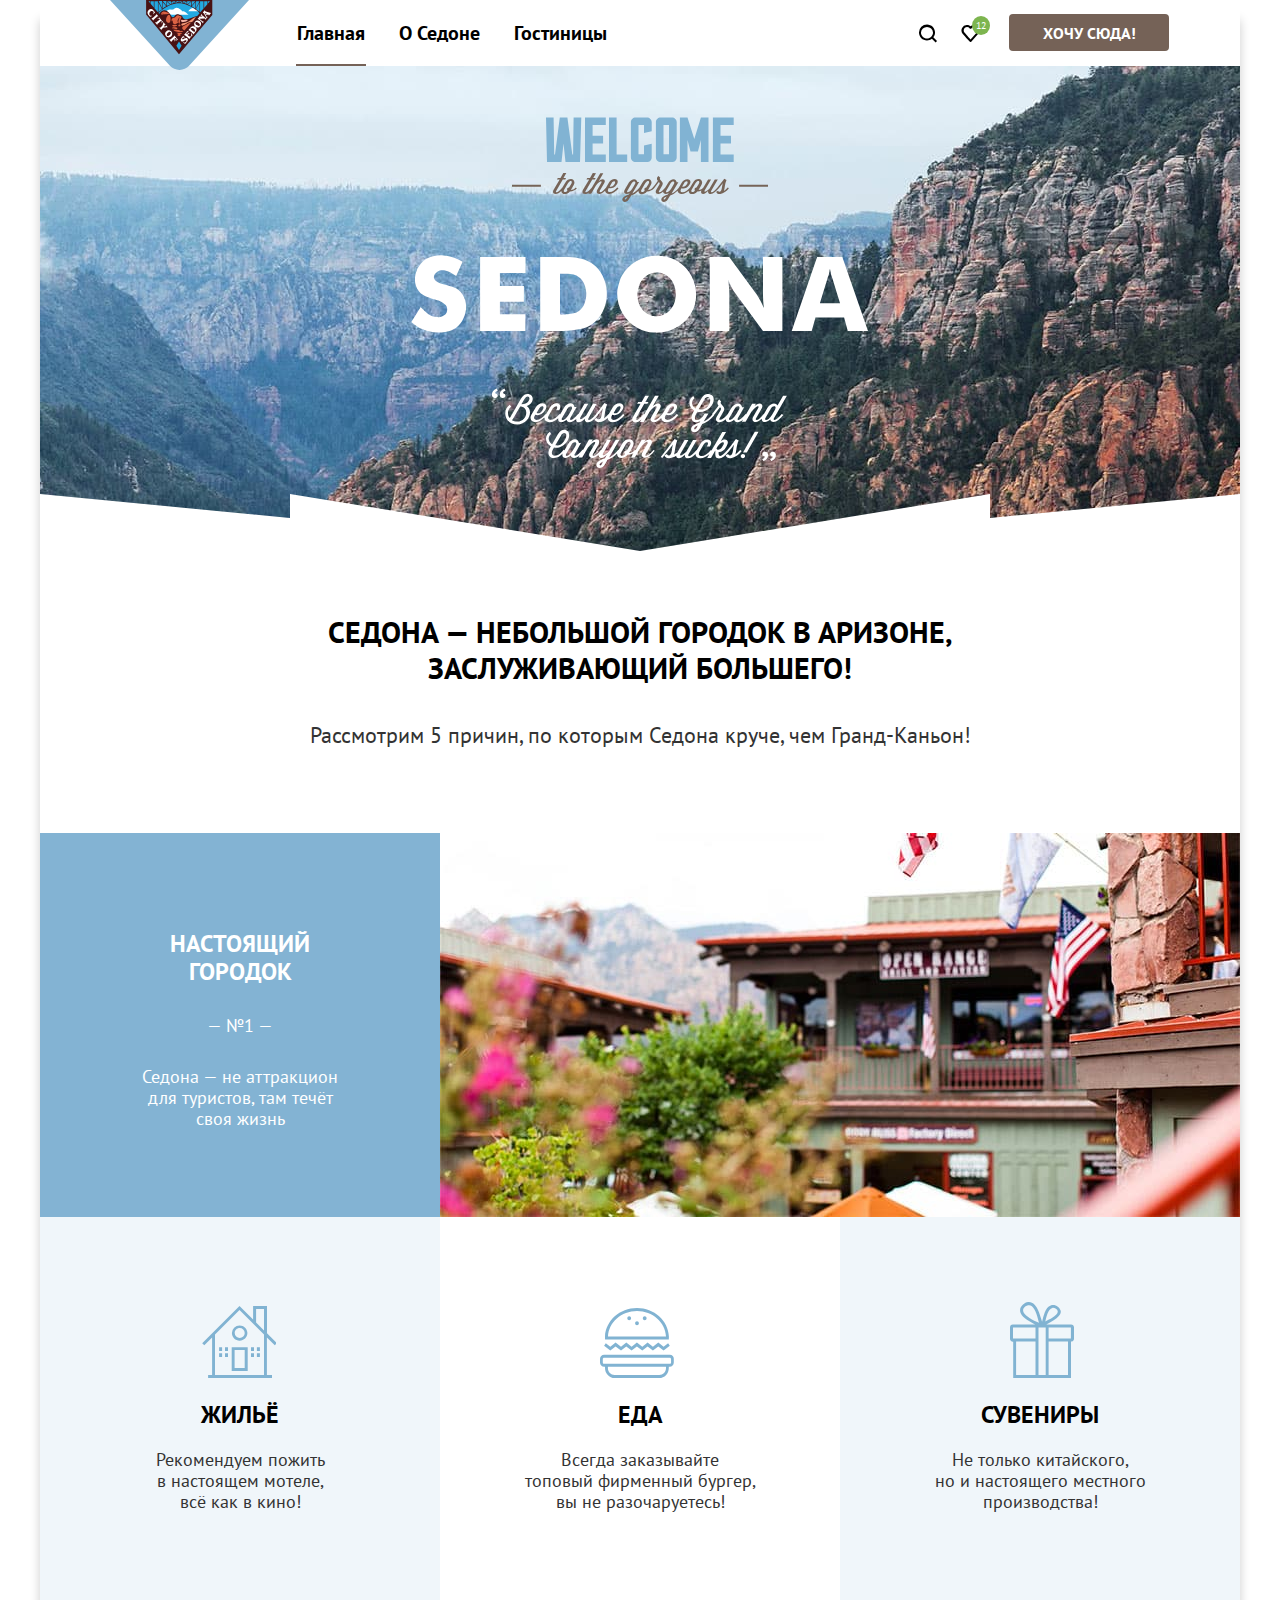
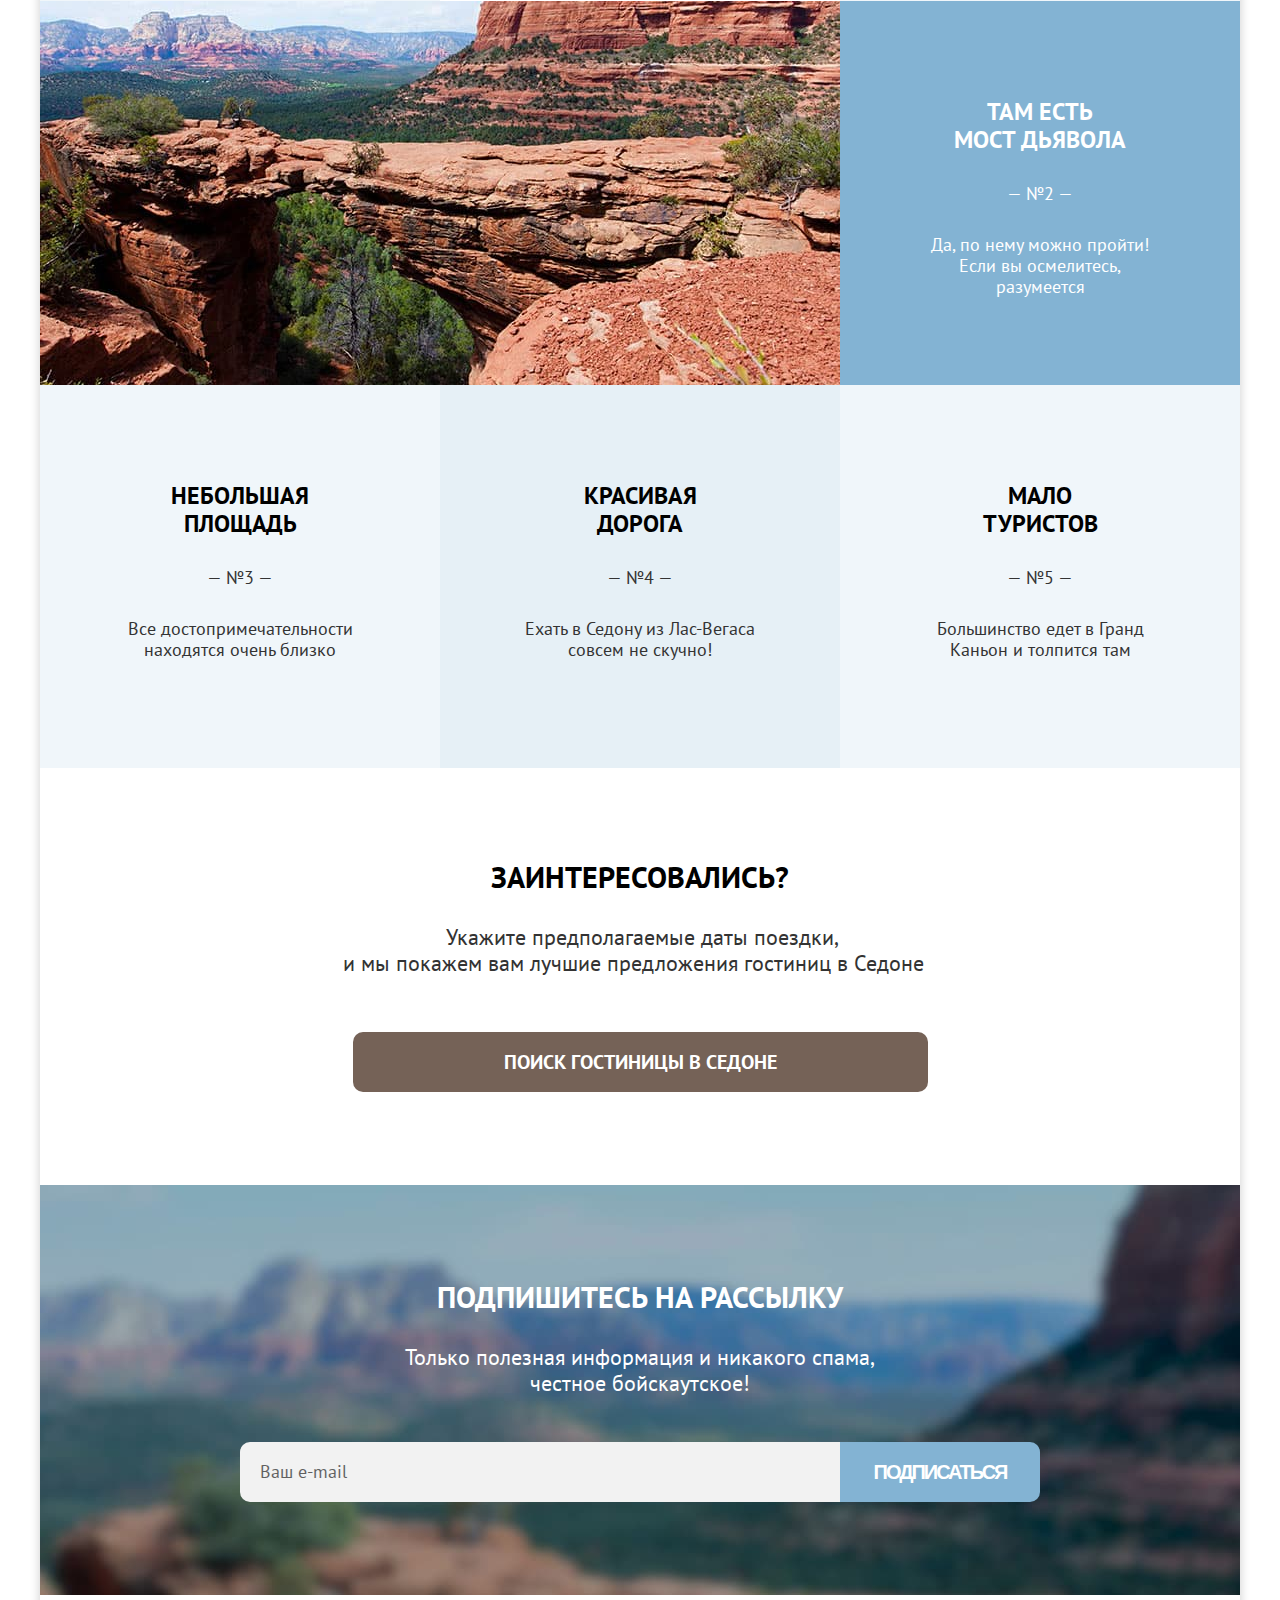
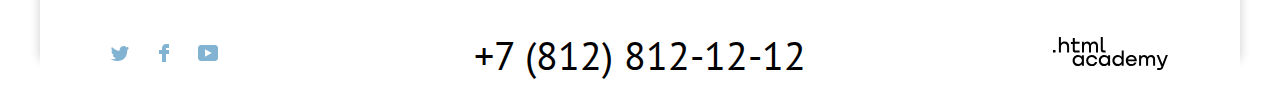
==== commit 49e56bb3: "ДЗ№8: Исправляет  фокус на кнопках навигации." ====
--- a/index.html
+++ b/index.html
@@ -32,13 +32,13 @@
               </a>
             </li>
             <li class="navigation-item">
-              <a class="navigation-link" href="#">
+              <a class="navigation-link navigation-favorite" href="#">
                 <svg class="navigation-icon" aria-hidden="true" focusable="false" width="19" height="17" viewBox="0 0 19 17" fill="currentColor" xmlns="http://www.w3.org/2000/svg"><path d="M9.44 17c-.3 0-.6-.1-.8-.4-5.41-6.1-6.72-7.5-7.02-7.9A5.4 5.4 0 0 1 6.03 0c1.3 0 2.51.5 3.51 1.3a5.47 5.47 0 0 1 9.03 4.1c0 1.3-.5 2.5-1.3 3.4l-7.02 7.9c-.2.2-.4.3-.8.3ZM3.43 7.5c.3.4 3.5 4 6.11 6.9l6.22-7c.5-.5.7-1.2.7-2 0-1.8-1.5-3.3-3.3-3.3-1 0-2.01.5-2.71 1.3-.3.3-.6.4-.9.4-.3 0-.6-.2-.8-.4a3.7 3.7 0 0 0-2.72-1.3c-1.8 0-3.3 1.5-3.3 3.3-.1.9.3 1.6.7 2.1-.1 0-.1 0 0 0Z"/></svg>
                 <span class="visually-hidden">Избранное.</span>
                 <span class="favorite-number">12</span>
               </a>
             </li>
-            <li class="navigation-item">
+            <li class="navigation-item user-button">
               <a class="button navigation-link" href="#search">Хочу сюда!</a>
             </li>
           </ul>
@@ -64,7 +64,9 @@
                   <p class="advantages-number">&#8212; &#8470;1 &#8212;</p>
                   <p class="advantages-description">Седона — не аттракцион для&nbsp;туристов, там течёт своя&nbsp;жизнь</p>
                 </div>
-                <img class="town" src="./images/advantages/town.jpg" width="800" height="384" alt="Улицы Седоны.">
+                <div class="advantages-image">
+                  <img class="town" src="./images/advantages/town.jpg" width="800" height="384" alt="Улицы Седоны.">
+                </div>
                 <ul class="advantages-subitems">
                   <li class="advantages-subitem">
                     <b class="advantages-title house">Жильё</b>
@@ -81,7 +83,9 @@
                 </ul>
               </li>
               <li class="advantages-item-wrapper">
-                <img class="bridge" src="./images/advantages/bridge.jpg" width="800" height="384" alt="Мост дьявола.">
+                <div class="advantages-image">
+                  <img class="bridge" src="./images/advantages/bridge.jpg" width="800" height="384" alt="Мост дьявола.">
+                </div>
                 <div class="advantages-item advantages-item-white">
                   <h3 class="advantages-title">Там есть мост&nbsp;дьявола</h3>
                   <p class="advantages-number">&#8212; &#8470;2 &#8212;</p>
@@ -123,7 +127,7 @@
               <p class="subscribe-subtitle">Только полезная информация и никакого спама, <br> честное бойскаутское!</p>
               <form class="subscribe-form" action="https://echo.htmlacademy.ru" method="post">
                 <label class ="visually-hidden" for="subscribe-email">Ваш e-mail.</label>
-                <input class="subscribe-email error" type="email" name="subscribe-email" id="subscribe-email" placeholder="Ваш e-mail">
+                <input class="subscribe-email" type="email" name="subscribe-email" id="subscribe-email" placeholder="Ваш e-mail">
                 <button class="button subscribe-form-button" type="submit">Подписаться</button>
               </form>
             </section>
@@ -208,7 +212,7 @@
                 <label for="children-number">Дети:</label>
                   <span class="tooltip">
                     <button class="tooltip-toggle" type="button" aria-labelledby="tooltip-label">
-                      <svg class="tooltip-icon" width="1" height="9" viewBox="0 0 1 9" fill="none" xmlns="http://www.w3.org/2000/svg"><g clip-path="url(#a)" fill="#fff"><path d="M0 9h1V3H0v6ZM1 0H0v1h1V0Z"/></g><defs><clipPath id="a"><path fill="#fff" d="M0 0h1v9H0z"/></clipPath></defs></svg>
+                      <svg class="tooltip-icon" width="1" height="9" viewBox="0 0 1 9" fill="none" xmlns="http://www.w3.org/2000/svg"><g clip-path="url(#a)" fill="#fff"><path d="M0 9h1V3H0v6ZM1 0H0v1h1V0Z"/></g><defs><clipPath id="inf"><path fill="#fff" d="M0 0h1v9H0z"/></clipPath></defs></svg>
                     </button>
                     <span class="tooltip-text" role="tooltip" id="tooltip-label">Укажите количество детей, которые будут с вами,возраст которых от 6 до 18 лет. Дети до 6 лет размещаются бесплатно.
                     </span>
--- a/styles/styles.css
+++ b/styles/styles.css
@@ -32,11 +32,16 @@
   background-color: #ffffff;
 }
 
-.main-box-shadow  {
- width: 1200px;
- padding: 0;
- margin: 0 auto;
- box-shadow: -20px 0 10px -20px rgba(0, 0, 0, 0.2), 20px 0 10px -20px rgba(0, 0, 0, 0.2);
+img {
+  max-width: 100%;
+  object-fit: contain;
+}
+
+.main-box-shadow {
+  width: 1200px;
+  padding: 0;
+  margin: 0 auto;
+  box-shadow: -20px 0 10px -20px rgba(0, 0, 0, 0.2), 20px 0 10px -20px rgba(0, 0, 0, 0.2);
 }
 
 
@@ -67,10 +72,10 @@
 .navigation-logo {
   display: inline-block;
   position: absolute;
-  z-index: 1;
   width: 139px;
   height: 70px;
-  padding-left: 70px;
+  margin-left: 70px;
+  z-index: 1;
 }
 
 .navigation-list {
@@ -90,16 +95,10 @@
   padding: 0;
 }
 
-.navigation-user .navigation-link {
-  min-width: 18px;
-  min-height: 18px;
-  padding: 20px 12px;
-}
-
 .navigation-link {
   display: block;
   position: relative;
-  padding: 20px 17px;
+  padding: 20px 16px;
   font-size: 20px;
   line-height: 26px;
   font-weight: 700;
@@ -107,6 +106,17 @@
   color: #000000;
   background-color: #ffffff;
   text-decoration: none;
+  margin-left: 2px;
+}
+
+.navigation-user .navigation-link {
+  min-width: 18px;
+  min-height: 18px;
+  padding: 20px 11px;
+}
+
+.navigation-link.navigation-favorite {
+  padding: 19px 15px 20px 7px;
 }
 
 .navigation-link:hover {
@@ -117,12 +127,16 @@
   color: rgba(117, 98, 87, 0.3);
 }
 
+.navigation-item.user-button {
+  margin: 0 0 1px 17px;
+}
+
 .navigation-link-current::before {
   content: "";
   position: absolute;
-  right: 18px;
+  right: 15px;
   bottom: 0;
-  left: 18px;
+  left: 15px;
   height: 2px;
   background-color: #756257;
 }
@@ -142,14 +156,14 @@
   box-sizing: content-box;
   max-width: 20px;
   max-height: 20px;
-  color:  #ffffff;
+  color: #ffffff;
   font-size: 10px;
   line-height: 13px;
   font-weight: 400;
   padding: 3px 4px;
   position: relative;
-  top: -8px;
-  right: -12px;
+  top: -7px;
+  right: -15px;
   border-radius: 50%;
   background-color: #7db54f;
 }
@@ -248,7 +262,7 @@
 
 .advantages-item {
   width: 400px;
-  padding: 0px;
+  padding: 0;
   background-color: rgba(131, 179, 211, 0.12);
 }
 
@@ -273,6 +287,11 @@
   padding: 0 70px 108px;
 }
 
+.advantages-image {
+  display: flex;
+  background-color: #83b3d3;
+}
+
 .advantages-item-white {
   color: #ffffff;
   background-color: #83b3d3;
@@ -305,7 +324,7 @@
 }
 
 .advantages-subitem:nth-child(even) {
-  background-color:  #ffffff;
+  background-color: #ffffff;
 }
 
 .advantages-subitem {
@@ -326,8 +345,8 @@
 }
 
 .advantages-subitem .advantages-description {
- margin: 0;
- padding: 0 75px 10px;
+  margin: 0;
+  padding: 0 75px 10px;
 }
 
 .advantages-subitem .advantages-title::before {
@@ -370,7 +389,7 @@
   margin: 0;
 }
 
-.hotel-search{
+.hotel-search {
   text-align: center;
   color: #333333;
   margin: 91px auto 90px;
@@ -382,10 +401,9 @@
   line-height: 36px;
   font-weight: 700;
   text-transform: uppercase;
-  color: inherit;
+  color: #000000;
   padding: 0 313px;
   margin: 0;
-  color: #000000;
 }
 
 .hotel-search-desciption {
@@ -418,8 +436,6 @@
   box-sizing: border-box;
   width: 160px;
   padding: 9px 26px 8px;
-  margin-left: 18px;
-  margin-bottom: 4px;
 }
 
 .button:hover {
@@ -691,8 +707,10 @@
   opacity: 0.6;
 }
 
-.subscribe-email:hover {
+.subscribe-email:hover,
+.subscribe-email:disabled {
   background-color: #e6e6e6;
+  border: 3px solid #e6e6e6;
 }
 
 .subscribe-email:focus {
@@ -703,7 +721,7 @@
 
 .subscribe-email:invalid {
   background: #ffffff;
-  border: 2px solid #ff5757;
+  border: 3px solid #ff5757;
 }
 
 .subscribe-form-button {
@@ -714,7 +732,7 @@
   text-align: center;
   text-transform: uppercase;
   border: none;
-  border-radius: 0px 10px 10px 0px;
+  border-radius: 0 10px 10px 0;
   color: #ffffff;
   background-color: #83b3d3;
   margin: 0;
@@ -723,7 +741,7 @@
 }
 
 .subscribe-form-button:hover {
- background-color: #68a2ca;
+  background-color: #68a2ca;
 }
 
 .subscribe-form-button:focus {
@@ -867,7 +885,7 @@
   width: 115px;
   height: 34px;
   fill: #000000;
-  padding: 0px;
+  padding: 0;
   margin: 0;
 }
 
@@ -909,14 +927,14 @@
   padding: 40px;
   background-color: #ffffff;
   border-radius: 30px;
-  box-shadow: 0px 20px 40px rgba(0, 0, 0, 0.15);
+  box-shadow: 0 20px 40px rgba(0, 0, 0, 0.15);
 }
 
 .modal-search {
   width: 715px;
 }
 
-.appointment-form{
+.appointment-form {
   display: flex;
   flex-direction: column;
   padding: 60px 30px 31px 30px;
@@ -968,7 +986,7 @@
 .appointment-form-date .field {
   min-width: 420px;
   height: 50px;
-  color:#616161;
+  color: #616161;
   padding-left: 19px;
   padding-bottom: 3px;
   position: relative;
@@ -1007,15 +1025,14 @@
   background-color: #f2f2f2;
 }
 
-.appointment-form-date .field:disabled
-.appointment-form-date .field:disabled:hover {
+.appointment-form-date .field:disabled {
   color: #616161;
   background-color: #e6e6e6;
 }
 
 .appointment-form-date .calendar {
- position: absolute;
- right: 95px;
+  position: absolute;
+  right: 95px;
 }
 
 .calendar::after {
@@ -1025,7 +1042,7 @@
   margin: 0;
   width: 15px;
   height: 15px;
-  background-image: url(../images/modal/modal-calendar.svg);
+  background-image: url("../images/modal/modal-calendar.svg");
   top: -8px;
   left: -9px;
   right: 0;
@@ -1180,15 +1197,14 @@
 }
 
 .tooltip-toggle {
-  border: none;
-  background-color: transparent;
-  padding: 0;
-  margin: 0;
   display: block;
-  background: #83b3d3;
   width: 25px;
   height: 25px;
   border-radius: 50%;
+  background-color: #83b3d3;
+  border: none;
+  padding: 0;
+  margin: 0;
 }
 
 .tooltip-icon {
@@ -1215,10 +1231,9 @@
   text-transform: none;
   padding: 15px 15px 18px 18px;
   border-radius: 10px;
-  display: block;
   box-sizing: border-box;
   width: 256px;
-  box-shadow: 0px 15px 30px rgba(0, 0, 0, 0.3);
+  box-shadow: 0 15px 30px rgba(0, 0, 0, 0.3);
   position: relative;
   display: none;
 }
@@ -1228,12 +1243,12 @@
   display: block;
 }
 
-.tooltip-text:after {
-  content:'';
+.tooltip-text::after {
+  content: "";
   background-image: url("../images/modal/tooltip-triangle.svg");
   width: 19px;
   height: 9px;
-  position:absolute;
+  position: absolute;
   bottom: 100%;
   left: 0;
   right: 0;
@@ -1299,7 +1314,7 @@
 }
 
 .breadcrumbs-item:last-child {
- margin: 0;
+  margin: 0;
 }
 
 .breadcrumbs-link {
@@ -1325,19 +1340,19 @@
   position: absolute;
   bottom: 5px;
   right: 3px;
-  fill:#ffffff;
+  fill: #ffffff;
   width: 12px;
   height: 12px;
   padding: 0;
   margin: 0;
 }
 
-.breadcrumbs-item:after {
+.breadcrumbs-item::after {
   position: absolute;
   content: "";
   right: -13px;
   bottom: 6px;
-  background-image: url(../images/breadcrumbs-arrow.svg);
+  background-image: url("../images/breadcrumbs-arrow.svg");
   fill: #ffffff;
   opacity: 0.3;
   background-repeat: no-repeat;
@@ -1375,7 +1390,7 @@
   border-radius: 4px;
 }
 
-.breadcrumbs-link:active,
+.breadcrumbs-link.home:active,
 .breadcrumbs-link:active {
   opacity: 0.3;
 }
@@ -1444,7 +1459,7 @@
 }
 
 .control-input[type="radio"]:hover + .control-mark {
- background-color: #ffffff;
+  background-color: #ffffff;
 }
 
 .control-input:focus + .control-mark {
@@ -1537,7 +1552,7 @@
   border-radius: 0 4px 4px 0;
 }
 
-.range-input:hover  {
+.range-input:hover {
   border: 2px solid #6a6b6b;
   z-index: 1;
 }
@@ -1545,8 +1560,8 @@
 .range-input:focus {
   border: 2px solid #ffffff;
   box-shadow:
-  inset 0px 0px 0px 3px #81b3d2,
-  0px 0px 0px 3px #81b3d2;
+    inset 0 0 0 3px #81b3d2,
+    0 0 0 3px #81b3d2;
   outline: none;
   z-index: 1;
 }
@@ -1559,7 +1574,7 @@
 
 .catalog-filter-label.min::after {
   position: absolute;
-  content:"от";
+  content: "от";
   top: 17px;
   left: 115px;
   right: 0;
@@ -1572,7 +1587,7 @@
 
 .catalog-filter-label.max::after {
   position: absolute;
-  content:"до";
+  content: "до";
   top: 17px;
   left: 250px;
   right: 0;
@@ -1615,18 +1630,18 @@
 
 .range-toggle:hover {
   background: #ffffff;
-  box-shadow: 0px 4px 10px rgba(0, 0, 0, 0.25);
+  box-shadow: 0 4px 10px rgba(0, 0, 0, 0.25);
 }
 
 .range-toggle:focus {
   background: #ffffff;
-  box-shadow: 0px 4px 10px rgba(0, 0, 0, 0.25);
+  box-shadow: 0 4px 10px rgba(0, 0, 0, 0.25);
   outline: 3px solid #83b3d3;
 }
 
 .range-toggle:active {
   background: #ffffff;
-  box-shadow: 0px 4px 10px rgba(0, 0, 0, 0.25);
+  box-shadow: 0 4px 10px rgba(0, 0, 0, 0.25);
   outline: 2px solid #83b3d3;
 }
 
@@ -1635,7 +1650,7 @@
 }
 
 .toggle-min {
- top: -8px;
+  top: -8px;
 }
 
 .toggle-max {
@@ -1673,7 +1688,7 @@
   padding: 11px 47px 10px 17px;
   font-size: 18px;
   line-height: 23px;
-  background-image: url(../images/select-arrow.svg);
+  background-image: url("../images/select-arrow.svg");
   background-repeat: no-repeat;
   background-position: right 18px center;
   appearance: none;
@@ -1715,7 +1730,7 @@
   box-sizing: border-box;
   width: 48px;
   height: 48px;
-  background-color:#ffffff;
+  background-color: #ffffff;
   border: 2px solid #e6e6e6;
   border-radius: 4px;
   margin-right: 8px;
@@ -1778,9 +1793,9 @@
 }
 
 .product-card-image {
-  width: 300px;
+  width: 100%;
   object-fit: cover;
-  background-color:#f2f2f2;
+  background-color: #f2f2f2;
 }
 
 .product-card-image-link:hover {
@@ -1827,7 +1842,7 @@
 
 .stars-rating {
   height: 17px;
-  background-image: url(../images/star-1.svg);
+  background-image: url("../images/star.svg");
   background-repeat: space;
   padding: 0;
   margin-top: 10px;
@@ -1890,11 +1905,7 @@
 }
 
 .pagination-item {
-  margin-bottom: 8px;
-}
-
-.pagination-item {
-  margin-right: 8px;
+  margin: 0 8px 8px 0;
 }
 
 .pagination-link {
